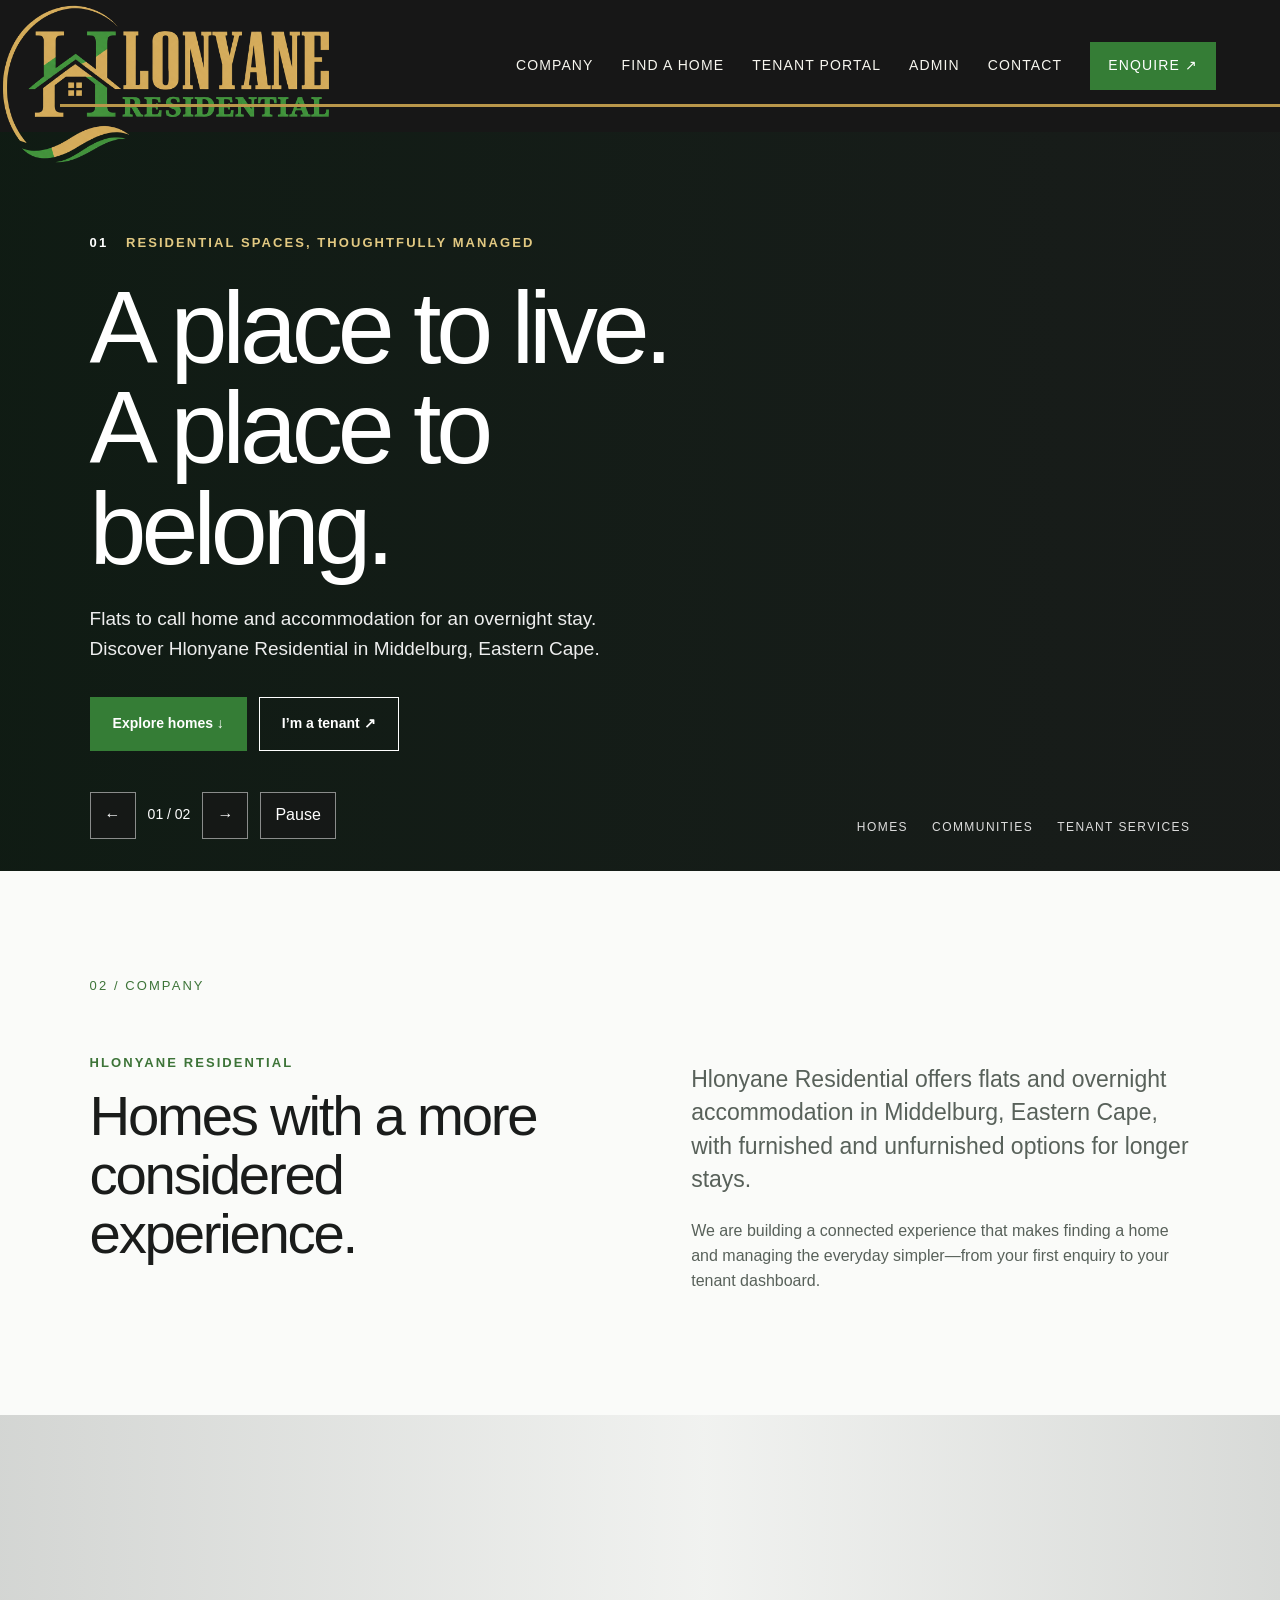
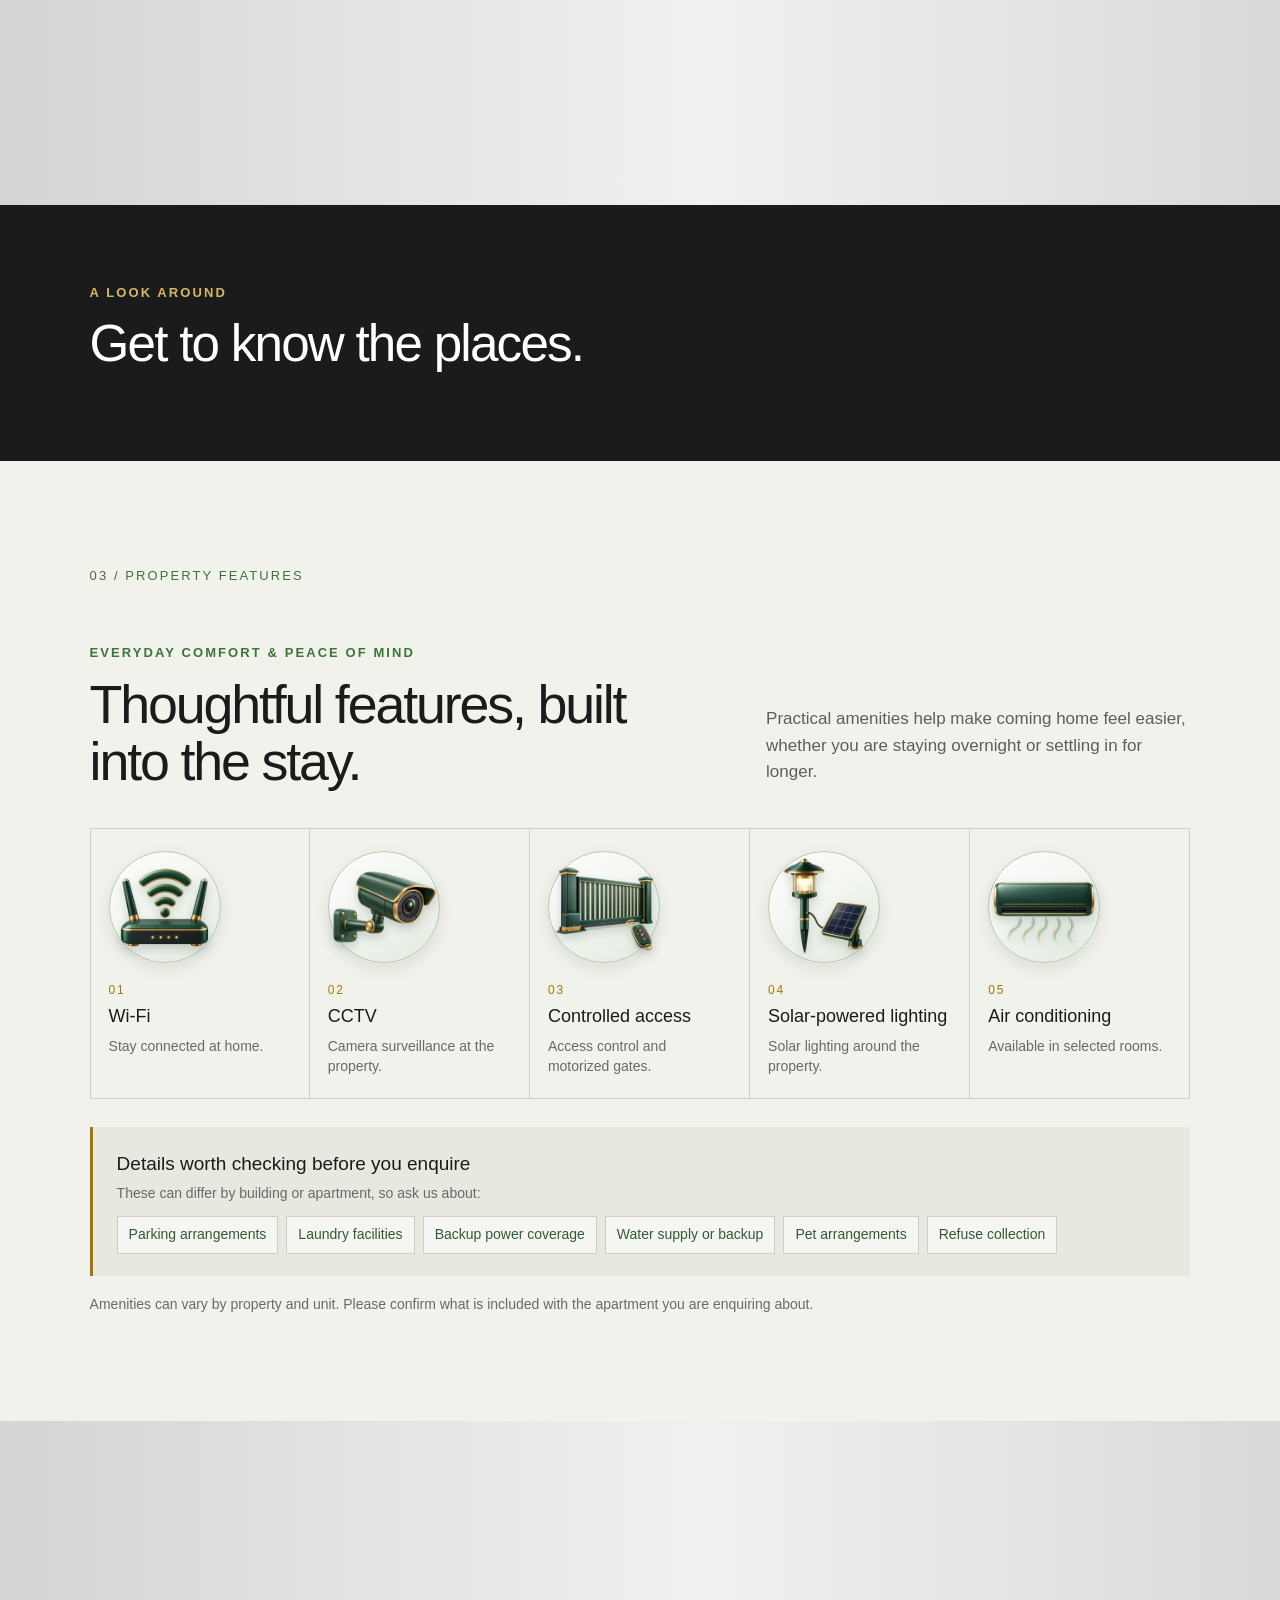
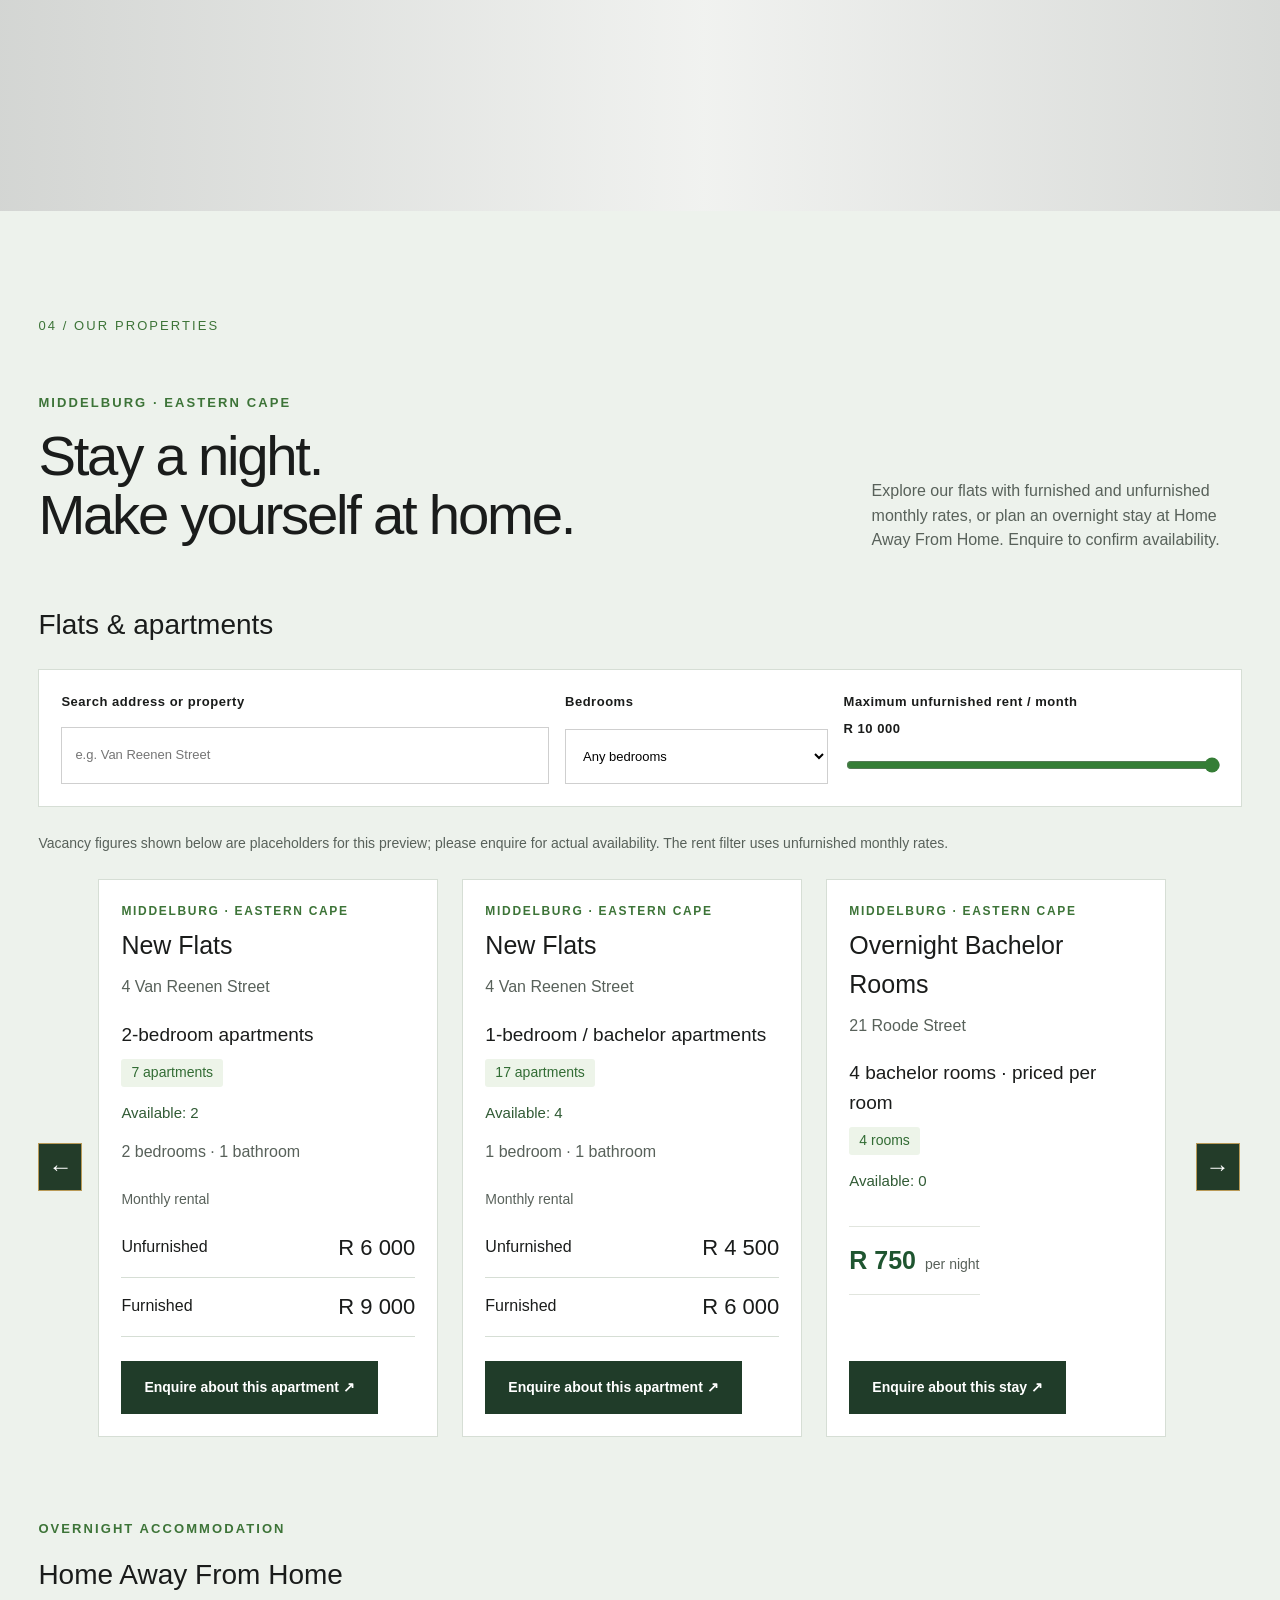
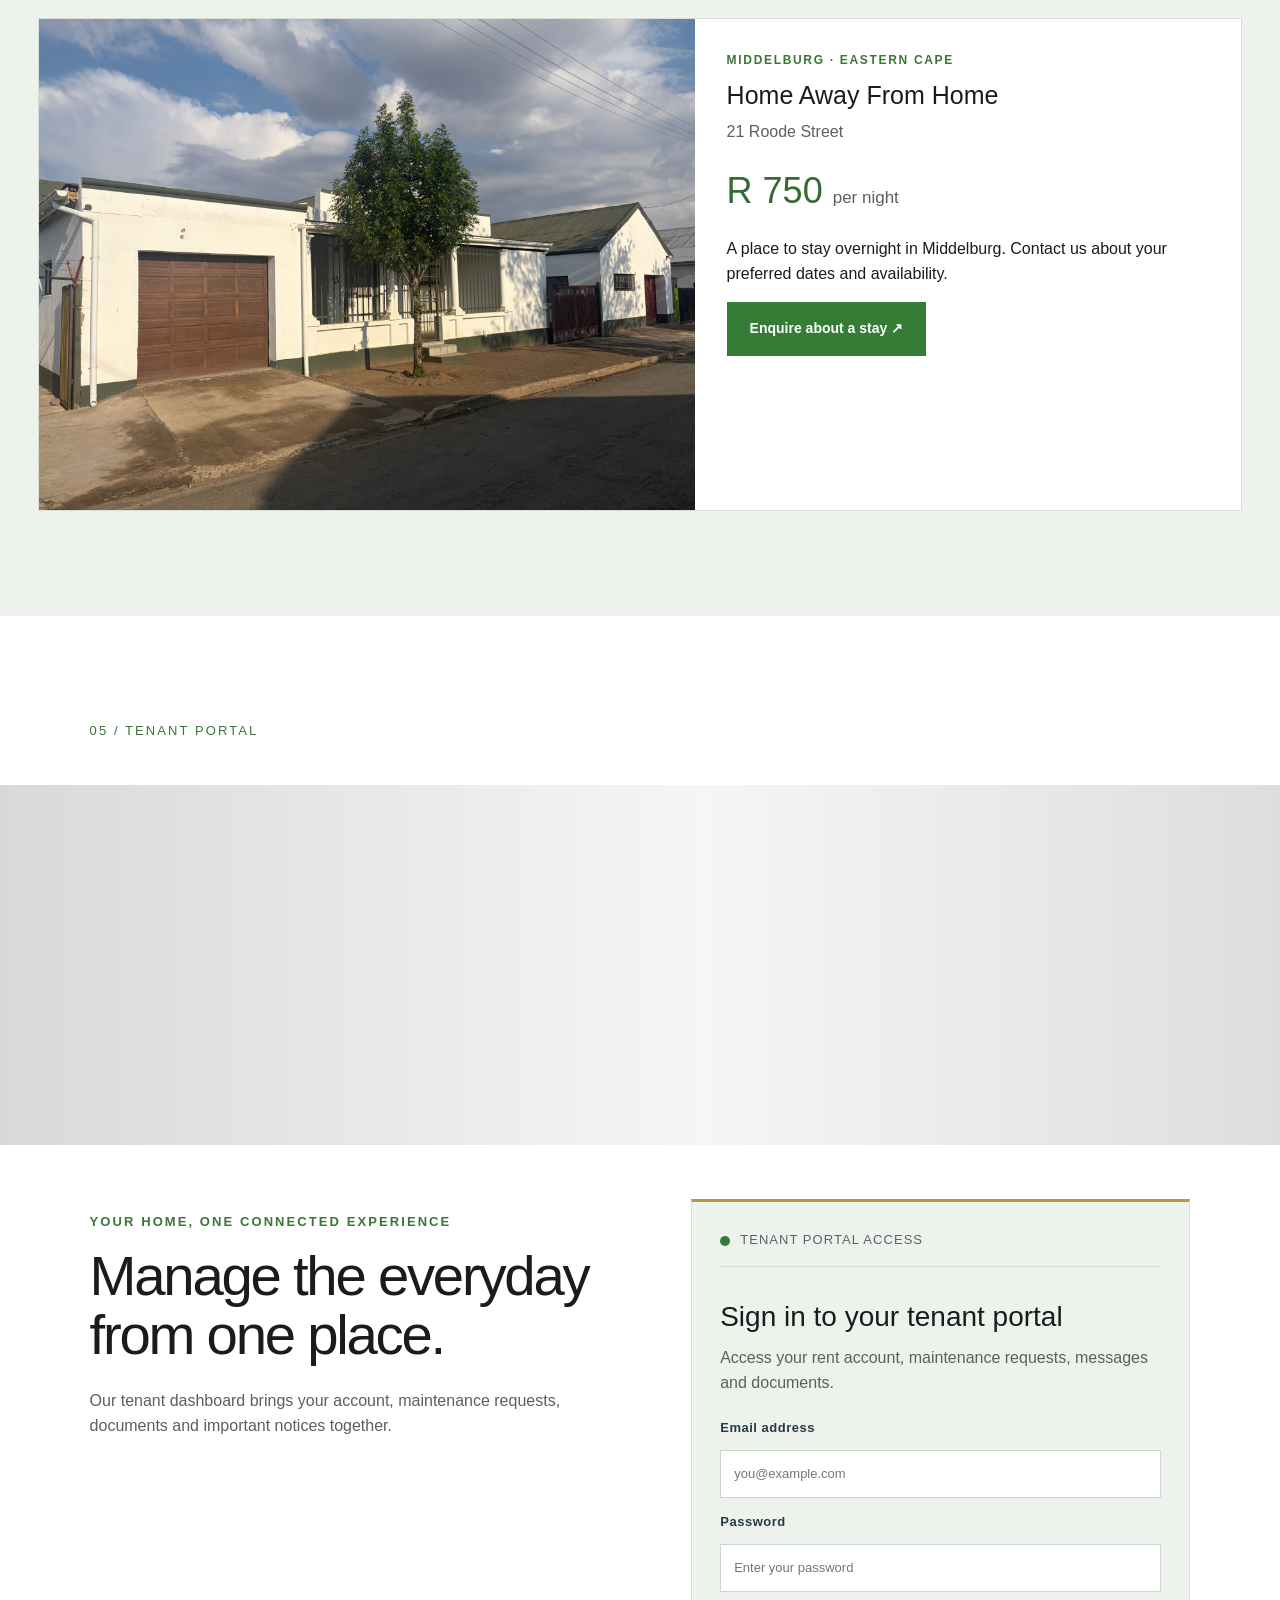
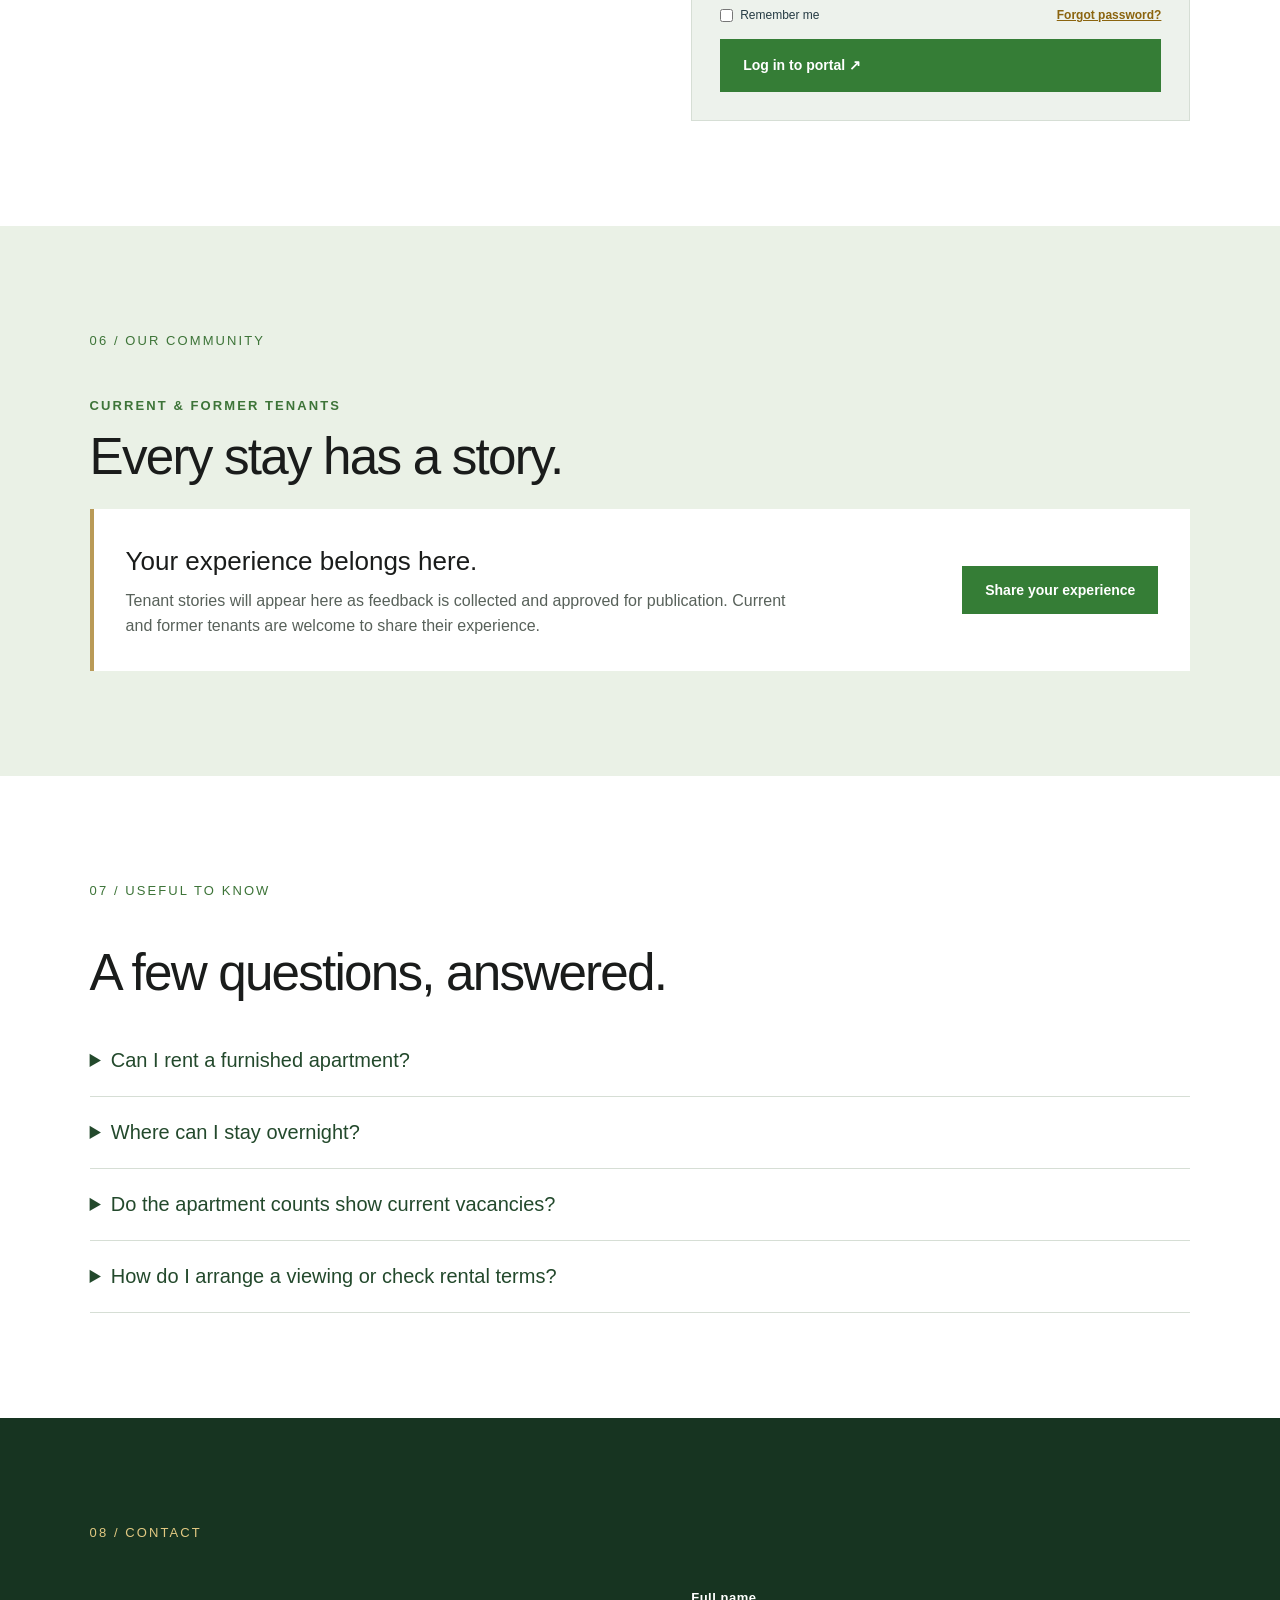
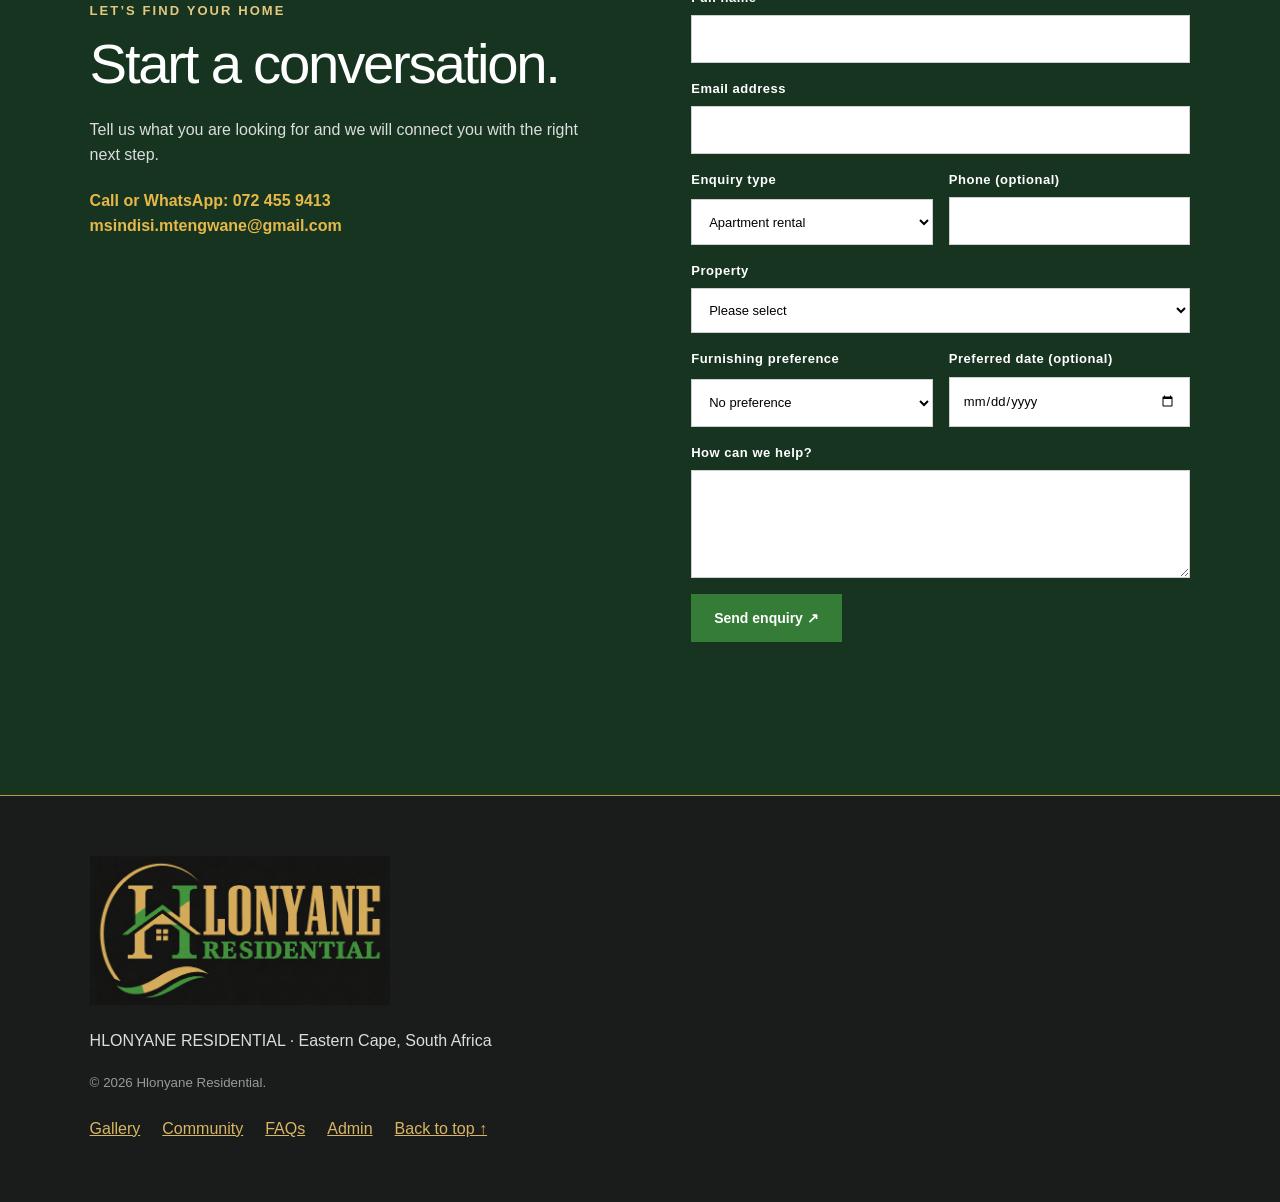
==== index.html @ bd4c099e "Force latest header divider alignment to load" ====
<!doctype html>
<html lang="en">
<head>
  <meta charset="utf-8"><meta name="viewport" content="width=device-width,initial-scale=1">
  <meta name="description" content="Hlonyane Residential — find a home and access tenant services.">
  <title>Hlonyane Residential</title><link rel="stylesheet" href="styles.css"><link rel="stylesheet" href="logo-update.css">
<meta name="site-version" content="4.2">
<link rel="stylesheet" href="theme-v1.css">
<link rel="stylesheet" href="properties-v1.1.css">
<link rel="stylesheet" href="enhancements.css"><link rel="stylesheet" href="property-gallery-v2.9.css"><link rel="stylesheet" href="amenities-v3.0.css"><link rel="stylesheet" href="amenities-v3.1.css"><link rel="stylesheet" href="amenities-v3.4.css"><link rel="stylesheet" href="amenities-v3.5.css"><link rel="stylesheet" href="amenities-v3.6.css"><link rel="stylesheet" href="parallax-v3.8.css"><link rel="stylesheet" href="parallax-v3.9.css"><link rel="stylesheet" href="header-final.css?v=20261003-6">
</head>
<body>
<header class="site-header" id="top"><a class="brand" href="#top"><img src="assets/logo.png" alt="Hlonyane Residential"></a>
  <button class="menu-toggle" aria-label="Open navigation" aria-expanded="false">☰</button>
  <nav class="site-nav" aria-label="Main navigation"><a href="#company">Company</a><a href="#homes">Find a home</a><a href="#portal-login">Tenant portal</a><a href="admin.html">Admin</a><a href="#contact">Contact</a><a class="nav-cta" href="#contact">Enquire ↗</a></nav>
</header>
<main>
<section class="hero" aria-label="Hlonyane Residential property slideshow"><div class="hero-art"></div><div class="hero-overlay"></div><div class="hero-content"><p class="kicker"><span>01</span> Residential spaces, thoughtfully managed</p><h1>A place to live.<br><em>A place to belong.</em></h1><p>Flats to call home and accommodation for an overnight stay. Discover Hlonyane Residential in Middelburg, Eastern Cape.</p><div class="hero-actions"><a class="button button-solid" href="#homes">Explore homes ↓</a><a class="button button-ghost" href="#portal-login">I’m a tenant ↗</a></div></div><div class="hero-controls"><button type="button" id="heroPrev" aria-label="Previous photograph">←</button><span id="heroCount">01 / 02</span><button type="button" id="heroNext" aria-label="Next photograph">→</button><button type="button" id="heroPause" aria-label="Pause slideshow">Pause</button></div><div class="hero-rail"><span>Homes</span><span>Communities</span><span>Tenant services</span></div></section>
<section class="section company" id="company"><div class="section-index">02 / COMPANY</div><div class="split"><div><p class="eyebrow">HLONYANE RESIDENTIAL</p><h2>Homes with a more considered experience.</h2></div><div><p class="lead">Hlonyane Residential offers flats and overnight accommodation in Middelburg, Eastern Cape, with furnished and unfurnished options for longer stays.</p><p>We are building a connected experience that makes finding a home and managing the everyday simpler—from your first enquiry to your tenant dashboard.</p></div></div></section>
<div class="parallax-panel parallax-exterior" role="img" aria-label="Exterior courtyard at a New Flats property in Middelburg"><img class="parallax-mobile-image" src="property-photos/61.jpg" alt="Exterior courtyard at a New Flats property in Middelburg" loading="lazy"></div>
<section class="gallery-section" id="gallery" aria-label="Property gallery">
 <div class="gallery-head"><div><p class="eyebrow">A LOOK AROUND</p><h2>Get to know the places.</h2></div></div>
</section>
<section class="section amenities" id="amenities">
  <div class="section-index">03 / PROPERTY FEATURES</div>
  <div class="amenities-heading"><div><p class="eyebrow">EVERYDAY COMFORT &amp; PEACE OF MIND</p><h2>Thoughtful features, built into the stay.</h2></div><p>Practical amenities help make coming home feel easier, whether you are staying overnight or settling in for longer.</p></div>
  <ul class="amenities-grid" aria-label="Property amenities">
    <li><span class="amenity-icon" aria-hidden="true"><img src="amenity-icons/wifi.webp" alt="" loading="lazy" decoding="async"></span><div><span class="amenity-number">01</span><h3>Wi-Fi</h3><p>Stay connected at home.</p></div></li>
    <li><span class="amenity-icon" aria-hidden="true"><img src="amenity-icons/cctv.webp" alt="" loading="lazy" decoding="async"></span><div><span class="amenity-number">02</span><h3>CCTV</h3><p>Camera surveillance at the property.</p></div></li>
    <li><span class="amenity-icon" aria-hidden="true"><img src="amenity-icons/controlled-gate.webp" alt="" loading="lazy" decoding="async"></span><div><span class="amenity-number">03</span><h3>Controlled access</h3><p>Access control and motorized gates.</p></div></li>
    <li><span class="amenity-icon" aria-hidden="true"><img src="amenity-icons/solar-light.webp" alt="" loading="lazy" decoding="async"></span><div><span class="amenity-number">04</span><h3>Solar-powered lighting</h3><p>Solar lighting around the property.</p></div></li>
    <li><span class="amenity-icon" aria-hidden="true"><img src="amenity-icons/air-conditioning.webp" alt="" loading="lazy" decoding="async"></span><div><span class="amenity-number">05</span><h3>Air conditioning</h3><p>Available in selected rooms.</p></div></li>
  </ul>
  <div class="amenities-checklist"><h3>Details worth checking before you enquire</h3><p>These can differ by building or apartment, so ask us about:</p><ul><li>Parking arrangements</li><li>Laundry facilities</li><li>Backup power coverage</li><li>Water supply or backup</li><li>Pet arrangements</li><li>Refuse collection</li></ul></div>
  <p class="amenities-note">Amenities can vary by property and unit. Please confirm what is included with the apartment you are enquiring about.</p>
</section>
<div class="parallax-panel parallax-interior" role="img" aria-label="Furnished bedroom at a Roode Flats property"><img class="parallax-mobile-image" src="property-photos/27.jpg" alt="Furnished bedroom at a Roode Flats property" loading="lazy"></div>
<section class="section homes" id="homes">
  <div class="section-index">04 / OUR PROPERTIES</div>
  <div class="section-head"><div><p class="eyebrow">MIDDELBURG · EASTERN CAPE</p><h2>Stay a night.<br>Make yourself at home.</h2></div><p>Explore our flats with furnished and unfurnished monthly rates, or plan an overnight stay at Home Away From Home. Enquire to confirm availability.</p></div>
  <h3 class="property-section-title">Flats &amp; apartments</h3>
  <div class="filters" aria-label="Apartment filters">
    <label>Search address or property<input id="search" placeholder="e.g. Van Reenen Street"></label>
    <label>Bedrooms<select id="beds"><option value="0">Any bedrooms</option><option value="1">1 bedroom / bachelor</option><option value="2">2 bedrooms</option></select></label>
    <label>Maximum unfurnished rent / month <output id="rentOutput">R 10 000</output><input id="rent" type="range" min="3000" max="10000" step="500" value="10000"></label>
  </div>
  <p class="inventory-note">Vacancy figures shown below are placeholders for this preview; please enquire for actual availability. The rent filter uses unfurnished monthly rates.</p>
  <div class="property-carousel"><button type="button" class="property-page-arrow" id="propertyPrev" aria-label="Previous properties">←</button><div class="property-grid" id="propertyGrid" aria-live="polite" tabindex="0" aria-label="Available properties"></div><button type="button" class="property-page-arrow" id="propertyNext" aria-label="Next properties">→</button></div>
  <div class="overnight-heading"><p class="eyebrow">OVERNIGHT ACCOMMODATION</p><h3 class="property-section-title">Home Away From Home</h3></div>
  <article class="overnight-card"><img src="property-photos/1.jpg" alt="Home Away From Home exterior at 21 Roode Street" loading="lazy"><div class="property-copy"><div class="location">Middelburg · Eastern Cape</div><h3>Home Away From Home</h3><p class="property-address">21 Roode Street</p><div class="nightly-price">R 500 <span>per night</span></div><p>A place to stay overnight in Middelburg. Contact us about your preferred dates and availability.</p><a class="button button-solid" href="#contact" data-enquiry="Home Away From Home — 21 Roode Street — R 500 per night">Enquire about a stay ↗</a></div></article>
</section>
<section class="section portal" id="portal"><div class="section-index">05 / TENANT PORTAL</div><div class="parallax-panel parallax-portal" role="img" aria-label="Furnished living room at a New Flats apartment"></div><div class="split"><div><p class="eyebrow">YOUR HOME, ONE CONNECTED EXPERIENCE</p><h2>Manage the everyday from one place.</h2><p>Our tenant dashboard brings your account, maintenance requests, documents and important notices together.</p></div><div class="dashboard-preview" id="portal-login"><div class="login-heading"><span class="status-dot"></span><span>Tenant portal access</span></div><h3>Sign in to your tenant portal</h3><p class="login-copy">Access your rent account, maintenance requests, messages and documents.</p><div class="tenant-login"><label>Email address<input type="email" name="email" autocomplete="username" placeholder="you@example.com"></label><label>Password<input type="password" name="password" autocomplete="current-password" placeholder="Enter your password"></label><div class="login-row"><label class="remember"><input type="checkbox" name="remember"> Remember me</label><a href="#contact">Forgot password?</a></div><a class="button button-solid" id="tenantLogin" href="tenant-portal/index.html">Log in to portal ↗</a></div></div></div></section>
<section class="section community" id="community"><div class="section-index">06 / OUR COMMUNITY</div><p class="eyebrow">CURRENT &amp; FORMER TENANTS</p><h2>Every stay has a story.</h2><div class="comments-grid" id="tenantComments"></div><div class="community-empty" id="communityEmpty"><div><h3>Your experience belongs here.</h3><p>Tenant stories will appear here as feedback is collected and approved for publication. Current and former tenants are welcome to share their experience.</p></div><button class="button button-solid" id="openFeedback">Share your experience</button></div></section>
<section class="section faq-section" id="faqs"><div class="section-index">07 / USEFUL TO KNOW</div><h2>A few questions, answered.</h2>
<details><summary>Can I rent a furnished apartment?</summary><p>Yes. Furnished and unfurnished rates are shown for the apartments at 4 Van Reenen Street and 21 Roode Street. Ask about availability and what is included before deciding.</p></details>
<details><summary>Where can I stay overnight?</summary><p>Home Away From Home is at 21 Roode Street, Middelburg, Eastern Cape. The listed rate is R500 per night. Enquire about your preferred dates and the arrangements for your stay.</p></details>
<details><summary>Do the apartment counts show current vacancies?</summary><p>No. The counts describe the apartments at each property. Please enquire to confirm which units are available and when you can move in.</p></details>
<details><summary>How do I arrange a viewing or check rental terms?</summary><p>Choose an apartment and use its enquiry button. Include your preferred viewing or move-in date and ask about the deposit, utilities and lease terms so these can be confirmed.</p></details>
</section>
<section class="section contact" id="contact"><div class="section-index">08 / CONTACT</div><div class="contact-box"><div><p class="eyebrow">LET’S FIND YOUR HOME</p><h2>Start a conversation.</h2><p>Tell us what you are looking for and we will connect you with the right next step.</p></div><form id="enquiryForm"><label>Full name<input name="name" autocomplete="name" required></label><label>Email address<input name="email" type="email" autocomplete="email" required></label><div class="form-pair"><label>Enquiry type<select name="enquiryType" id="enquiryType"><option value="apartment">Apartment rental</option><option value="viewing">Arrange a viewing</option><option value="overnight">Overnight stay</option><option value="general">General enquiry</option></select></label><label>Phone (optional)<input name="phone" type="tel" autocomplete="tel"></label></div>
<label>Property<select name="property" id="enquiryProperty"><option value="">Please select</option><option>4 Van Reenen Street — 2 bedrooms</option><option>4 Van Reenen Street — 1 bedroom / bachelor</option><option>21 Roode Street — 2-bedroom furnished apartments</option><option>21 Roode Street — 1 bedroom</option><option>Home Away From Home — 21 Roode Street</option></select></label>
<div id="apartmentFields" class="form-pair"><label>Furnishing preference<select name="furnishing"><option>No preference</option><option>Unfurnished</option><option>Furnished</option></select></label><label>Preferred date (optional)<input name="preferredDate" type="date"></label></div>
<div id="overnightFields" hidden><div class="form-pair"><label>Check-in<input name="checkIn" id="checkIn" type="date" disabled></label><label>Check-out<input name="checkOut" id="checkOut" type="date" disabled></label></div><p id="stayEstimate" class="stay-estimate" aria-live="polite">Choose your dates for a guide at R500 per night. Availability and the final booking amount must be confirmed.</p></div>
<label>How can we help?<textarea name="message" rows="4" required></textarea></label><div class="enquiry-actions"><button class="button button-solid" type="submit">Send enquiry ↗</button></div><p class="form-status" id="formStatus" role="status"></p></form></div></section>
</main><footer><img src="logo.png" alt="Hlonyane Residential"><p>HLONYANE RESIDENTIAL · Eastern Cape, South Africa</p><small>© <span id="year"></span> Hlonyane Residential.</small><nav class="utility-links" aria-label="Footer links"><a href="#gallery">Gallery</a><a href="#community">Community</a><a href="#faqs">FAQs</a><a href="admin.html">Admin</a><a href="#top">Back to top ↑</a></nav></footer>
<dialog id="repairDialog"><form method="dialog" id="repairForm"><h3>New maintenance request</h3><p>Demo only. This request is not sent to a property manager.</p><label>Category<select name="category"><option>Plumbing</option><option>Electrical</option><option>Doors and locks</option><option>General</option></select></label><label>Describe the issue<textarea name="description" rows="4" minlength="10" required></textarea></label><menu><button value="cancel" class="button button-dark">Cancel</button><button value="default" class="button button-solid">Create demo request</button></menu></form></dialog>

<dialog class="feedback-dialog" id="feedbackDialog" aria-labelledby="feedbackTitle"><form id="feedbackForm"><h3 id="feedbackTitle">Share your experience</h3><p>Preview only: your comment is not sent or published. You can save it as a text file.</p><label>Your name<input name="name" required></label><label>Your comment<textarea name="comment" rows="5" minlength="20" required></textarea></label><label>Relationship<select name="relationship"><option>Current tenant</option><option>Former tenant</option></select></label><menu><button type="button" class="button button-dark" id="closeFeedback">Cancel</button><button type="submit" class="button button-solid">Save draft comment</button></menu><p class="form-status" id="feedbackStatus" role="status"></p></form></dialog>
<script src="config.js"></script><script src="script.js"></script><script src="enhancements.js"></script><script src="property-gallery-v2.9.js"></script><script src="amenities-v3.2.js"></script><script src="admin-overrides.js"></script><script src="portal-links.js"></script><script src="pricing-policy.js?v=20260929-1"></script><script src="site-state.js?v=20260929-8"></script><script src="portal-links.js"></script>
<script src="enquiry-handler.js?v=20260929-3"></script>
<script src="tenant-sheet-auth.js?v=20261002-3"></script><script src="date-guards.js?v=20260930-1"></script>
</body></html>
---- styles.css ----
:root{--ink:#171717;--gold:#a87500;--paper:#fafafa;--muted:#696969;--line:#dedede}*{box-sizing:border-box}html{scroll-behavior:smooth}body{margin:0;background:var(--paper);color:var(--ink);font-family:Arial,Helvetica,sans-serif;font-size:16px;line-height:1.55}.site-header{position:fixed;z-index:10;top:0;width:100%;height:184px;display:flex;align-items:center;justify-content:space-between;padding:10px 5vw;background:rgba(250,250,250,.96);border-bottom:1px solid var(--line)}.brand img{width:164px;height:164px;object-fit:contain}.site-nav{display:flex;align-items:center;gap:28px}.site-nav a{color:var(--ink);text-decoration:none;font-size:14px;letter-spacing:.08em;text-transform:uppercase}.site-nav a:hover{color:var(--gold)}.nav-cta{background:var(--ink)!important;color:#fff!important;padding:13px 18px}.menu-toggle{display:none;border:0;background:none;font-size:25px}.hero{min-height:808px;padding:258px 7vw 55px;position:relative;display:flex;align-items:center;overflow:hidden;background:var(--ink);color:white}.hero-art{position:absolute;inset:0;background:transparent;opacity:1}.hero-overlay{position:absolute;inset:0;background:linear-gradient(90deg,rgba(0,0,0,.9) 0%,rgba(0,0,0,.6) 52%,rgba(0,0,0,.25))}.hero-content{position:relative;z-index:1;max-width:720px}.kicker,.eyebrow{color:var(--gold);letter-spacing:.16em;text-transform:uppercase;font-size:13px;font-weight:700}.kicker span{color:#fff;margin-right:12px}.hero h1{font-size:clamp(50px,8vw,104px);font-weight:400;line-height:.98;letter-spacing:-.05em;margin:25px 0}.hero h1 em{color:#e5b849;font-style:normal}.hero-content>p:not(.kicker){max-width:540px;font-size:19px;color:#eee}.hero-actions{display:flex;gap:12px;margin-top:34px;flex-wrap:wrap}.button{display:inline-block;padding:15px 22px;border:1px solid transparent;text-decoration:none;font-weight:700;cursor:pointer;font-size:14px}.button-solid{background:var(--gold);color:#fff}.button-ghost{border-color:#fff;color:#fff}.button-dark{background:var(--ink);color:#fff}.hero-rail{position:absolute;bottom:34px;right:7vw;display:flex;gap:24px;color:#ddd;text-transform:uppercase;letter-spacing:.12em;font-size:12px}.section{padding:105px 7vw}.section-index{color:var(--gold);font-size:13px;letter-spacing:.16em;margin-bottom:44px}.split{display:grid;grid-template-columns:1fr 1fr;gap:8vw}.split h2,.section-head h2,.contact-box h2{font-size:clamp(34px,4.4vw,64px);font-weight:400;line-height:1.05;letter-spacing:-.04em;margin:10px 0 25px}.lead{font-size:23px;line-height:1.45}.split p:not(.eyebrow),.section-head>p{color:var(--muted)}.homes{background:#f0eee9}.section-head{display:flex;justify-content:space-between;gap:40px;align-items:end;margin-bottom:34px}.section-head>p{max-width:370px}.filters{display:grid;grid-template-columns:1.3fr .7fr 1fr;gap:16px;background:white;padding:22px;margin-bottom:26px;border:1px solid var(--line)}label{display:grid;gap:7px;font-size:13px;font-weight:700;letter-spacing:.04em}input,select,textarea{width:100%;padding:13px;border:1px solid #cfcfcf;background:#fff;font:inherit;font-weight:400;letter-spacing:0}input[type=range]{padding:8px 0}.property-grid{display:grid;grid-template-columns:repeat(3,1fr);gap:20px}.property-card{background:#fff;border:1px solid var(--line)}.property-card img{width:100%;height:210px;object-fit:cover}.property-copy{padding:22px}.property-copy h3{font-size:25px;font-weight:400;margin:6px 0}.location{color:var(--gold);font-size:12px;font-weight:700;letter-spacing:.14em;text-transform:uppercase}.meta{color:var(--muted)}.price{font-size:21px;margin:15px 0}.portal{background:#fff}.dashboard-preview{background:#f0eee9;padding:28px;border:1px solid var(--line)}.dash-top{display:flex;gap:10px;align-items:center;flex-wrap:wrap;border-bottom:1px solid var(--line);padding-bottom:18px}.dash-top strong{margin-left:auto}.status-dot{width:10px;height:10px;border-radius:50%;background:#4d8b4d}.dash-cards{display:grid;grid-template-columns:repeat(3,1fr);gap:15px;margin:22px 0}.dash-cards article{background:#fff;padding:20px;border:1px solid var(--line)}.dash-cards small,.dash-cards span{display:block;color:var(--muted)}.dash-cards strong{display:block;font-size:25px;margin:8px 0}.dash-actions{display:flex;gap:10px;flex-wrap:wrap}.request-item{background:#fff;border-left:4px solid var(--gold);padding:14px;margin-top:14px}.contact{background:var(--ink);color:#fff}.contact-box{display:grid;grid-template-columns:1fr 1fr;gap:8vw}.contact .split p,.contact-box p:not(.eyebrow){color:#ddd}.contact h2{color:#fff}.contact form{display:grid;gap:16px}.contact label{color:#fff}.contact input,.contact textarea{background:#fff}.check{display:flex;grid-template-columns:auto 1fr;align-items:start;font-weight:400}.check input{width:auto;margin-top:5px}.form-status{color:#e5b849!important}footer{background:#0d0d0d;color:#fff;padding:60px 7vw}footer img{width:110px;filter:grayscale(1) brightness(0) invert(1)}footer p{color:#ddd}footer small{color:#999}dialog{border:0;padding:28px;max-width:500px;width:calc(100% - 30px)}dialog::backdrop{background:rgba(0,0,0,.65)}dialog form{display:grid;gap:15px}dialog menu{display:flex;justify-content:flex-end;gap:10px;padding:0;margin:10px 0 0}@media(max-width:800px){.site-header{height:140px;padding:6px 20px}.brand img{width:128px;height:128px}.menu-toggle{display:block}.site-nav{display:none;position:absolute;top:140px;left:0;right:0;padding:25px;background:#fff;flex-direction:column;align-items:flex-start;border-bottom:1px solid var(--line)}.site-nav.open{display:flex}.hero{min-height:744px;padding:189px 20px 55px}.hero-rail{left:20px;right:auto;gap:12px;flex-wrap:wrap}.section{padding:75px 20px}.split,.contact-box{grid-template-columns:1fr;gap:25px}.section-head{display:block}.filters,.property-grid{grid-template-columns:1fr}.dash-cards{grid-template-columns:1fr}.dash-top strong{margin-left:0;width:100%}.hero h1{font-size:58px}}

#portal-login{scroll-margin-top:205px}@media(max-width:800px){#portal-login{scroll-margin-top:155px}}

.login-status{color:#8b640e!important;font-size:12px;min-height:1em;margin:0}
---- logo-update.css ----
/* Enhanced transparent logo, with the complete artwork kept visible. */
.site-header { padding-top: 5px; padding-bottom: 5px; }
.brand { display: block; flex-shrink: 0; }
.brand img {
  display: block;
  width: 160px;
  height: 174px;
  object-fit: contain;
  object-position: center;
  mix-blend-mode: normal;
}
.hero { padding-bottom: 120px; }
.site-footer img, footer img { filter: none; }
.hero-art { background: none; opacity: 1; }
.hero-slide { position: absolute; inset: 0; width: 100%; height: 100%; object-fit: cover; object-position: center 55%; opacity: 0; transition: opacity 1.2s ease; }
.hero-slide.active { opacity: 1; }
.hero-controls { position: absolute; bottom: 32px; left: 7vw; z-index: 2; display: flex; gap: 12px; align-items: center; }
.hero-controls button { border: 1px solid #ffffff80; background: #171717b3; color: white; padding: 10px 14px; min-height: 44px; cursor: pointer; font: inherit; }
.hero-controls button:hover, .hero-controls button:focus-visible { background: #a87500; }
.hero-controls span { font-size: 14px; color: white; }
@media (max-width: 800px) {
  .hero { padding-bottom: 145px; }
  .hero-controls { left: 20px; bottom: 70px; }
}
@media (prefers-reduced-motion: reduce) { .hero-slide { transition: none; } }
@media (max-width: 800px) {
  .site-header { padding-top: 4px; padding-bottom: 4px; }
  .brand img { width: 122px; height: 132px; }
}
---- theme-v1.css ----
:root { --ink:#1a1c1b; --gold:#a67f2d; --green:#357d36; --paper:#fafbf9; --muted:#58615a; --line:#d6ded5; }
html { scroll-padding-top: 112px; }
.site-header { height:96px; padding:0 4.5vw 0 calc(4.5vw + 380px); background:#171717; border-bottom:3px solid #b9974a; overflow:visible; align-items:center; }
.brand { position:absolute; left:4.5vw; top:-10px; z-index:4; display:block; width:350px; height:178px; line-height:0; background:url("assets/logo.png") center/contain no-repeat; }
.brand img { display:block; width:350px; height:178px; object-fit:contain; object-position:center; opacity:0; }
.site-nav { position:relative; z-index:5; margin-left:auto; }
.site-nav a { color:#f7f6ef; }
.site-nav a:hover { color:#d7b65f; }
.nav-cta { background:var(--green)!important; color:white!important; }
.menu-toggle { color:#d7b65f; position:relative; z-index:5; }
.hero { min-height:816px; padding-top:210px; }
.hero-overlay { background:linear-gradient(90deg,rgba(12,27,17,.90),rgba(13,29,19,.65) 52%,rgba(10,24,14,.25)); }
.hero h1 em { color:#d9b663; }
.hero .kicker { color:#e2c982; }
.button-solid { background:var(--green); color:white; }
.button-solid:hover { background:#28622b; }
.button-dark { background:#203c29; }
.eyebrow,.section-index,.location { color:#3d7438; }
.homes { background:#edf2ec; }
.dashboard-preview { background:#edf2ec; border-top:3px solid #b9974a; }
.login-heading { display:flex; align-items:center; gap:10px; color:#52656a; font-size:13px; letter-spacing:.08em; text-transform:uppercase; border-bottom:1px solid #d9ded9; padding-bottom:15px; }
.login-heading .status-dot { flex:none; }
.dashboard-preview h3 { font-size:28px; font-weight:400; margin:28px 0 8px; }
.login-copy { color:#697678; margin:0 0 22px; max-width:430px; }
.tenant-login { display:grid; gap:14px; max-width:470px; }
.tenant-login label { color:#253b43; }
.tenant-login input[type="email"], .tenant-login input[type="password"] { margin-top:5px; background:#fff; border-color:#cdd5d1; }
.login-row { display:flex; justify-content:space-between; align-items:center; gap:12px; font-size:12px; }
.login-row a, .tenant-login small a { color:#8b640e; font-weight:700; }
.remember { display:flex; grid-template-columns:auto 1fr; align-items:center; gap:7px; font-size:12px; font-weight:400; letter-spacing:0!important; }
.remember input { width:auto; margin:0; }
.tenant-login small { color:#697678; }
.status-dot { background:var(--green); }
.request-item { border-left-color:var(--green); }
.contact { background:#173421; }
.contact .section-index,.contact .eyebrow { color:#e2c982; }
.contact .form-status { color:#e2c982!important; }
footer { background:#1a1c1b; border-top:1px solid #b9974a; }
footer img { width:300px; max-width:100%; height:auto; filter:none; }
input[type=range],input[type=checkbox] { accent-color:var(--green); }
.hero-controls button:hover,.hero-controls button:focus-visible { background:var(--green); }
a:focus-visible,button:focus-visible { outline:3px solid #d7b65f; outline-offset:4px; }
@media (max-width:1150px) {
  .site-header { padding-left:calc(3vw + 315px); padding-right:3vw; }
  .brand { left:3vw; width:300px; height:153px; top:-8px; }
  .brand img { width:300px; height:153px; }
  .site-nav { gap:16px; }
  .site-nav a { font-size:13px; }
}
@media (max-width:800px) {
  html { scroll-padding-top:86px; }
  .site-header { height:76px; padding:0 18px; }
  .brand { left:12px; top:-7px; width:225px; height:112px; }
  .brand img { width:225px; height:112px; }
  .menu-toggle { display:block; margin-left:auto; }
  .site-nav { top:76px; background:#171717; border-bottom:1px solid #b9974a; }
  .hero { min-height:742px; padding-top:150px; }
}
---- properties-v1.1.css ----
.property-section-title { font-size:28px; font-weight:400; margin:0 0 22px; }
.inventory-note { color:var(--muted); font-size:14px; margin:0 0 24px; }
.property-card { display:flex; flex-direction:column; }
.property-card>img { height:auto; aspect-ratio:3.35 / 1; object-fit:contain; background:#e3e9e1; }
.property-card .property-copy { flex:1; display:flex; flex-direction:column; align-items:flex-start; }
.property-address { margin:4px 0 12px; color:var(--muted); }
.apartment-type { font-size:19px; margin:8px 0; }
.unit-count { color:#326c34; background:#edf4e9; border-radius:3px; padding:3px 10px; margin:2px 0 14px; font-size:14px; }
.rate-table { border-collapse:collapse; width:100%; margin:24px 0; }
.rate-table caption { text-align:left; font-size:14px; color:var(--muted); padding-bottom:8px; }
.rate-table th,.rate-table td { border-bottom:1px solid var(--line); padding:12px 0; }
.rate-table th { text-align:left; font-weight:400; }
.rate-table td { text-align:right; font-size:22px; white-space:nowrap; }
.property-card .button { margin-top:auto; }
.overnight-heading { margin-top:64px; }
.overnight-card { display:grid; grid-template-columns:1.2fr 1fr; background:white; border:1px solid var(--line); }
.overnight-card>img { width:100%; height:100%; object-fit:contain; background:#e3e9e1; }
.overnight-card .property-copy { padding:32px; }
.nightly-price { font-size:36px; color:#326c34; margin:18px 0; }
.nightly-price span { font-size:17px; color:var(--muted); }
@media (max-width:1100px) and (min-width:801px) { .property-grid { grid-template-columns:repeat(2,minmax(0,1fr)); } }
@media (max-width:800px) { .overnight-card { grid-template-columns:1fr; } .overnight-card>img { height:auto; } }
---- enhancements.css ----
.gallery-section { background:#1a1c1b; color:white; padding:65px 7vw; }
.gallery-section .eyebrow { color:#d9b663; }
.gallery-section h2,.community h2,.faq-section h2 { font-size:clamp(34px,4vw,55px); font-weight:400; letter-spacing:-.035em; line-height:1.1; margin:12px 0 24px; }
.gallery-head { display:flex; align-items:end; justify-content:space-between; gap:24px; }
.gallery-head p { color:#d1d8d0; }
.gallery-buttons { display:flex; align-items:center; gap:14px; padding-bottom:22px; white-space:nowrap; }
.gallery-buttons button,.lightbox-controls button { min-width:44px; min-height:44px; border:1px solid #b99a57; color:white; background:#233c29; font-size:20px; cursor:pointer; }
#galleryPlay { font-size:14px; padding:8px 14px; }
.vacancy-status { font-size:15px; color:#315b35; margin:0 0 16px; }
.gallery-track { display:flex; overflow-x:auto; scroll-snap-type:x mandatory; gap:22px; scrollbar-width:thin; scrollbar-color:#b99a57 #26332a; padding-bottom:18px; }
.gallery-card { flex:0 0 72%; scroll-snap-align:center; margin:0; }
.gallery-card button { width:100%; padding:0; border:0; background:#142319; cursor:zoom-in; display:block; }
.gallery-card img { display:block; width:100%; height:330px; object-fit:cover; }
.gallery-card figcaption { padding:18px 0; display:flex; justify-content:space-between; gap:12px; flex-wrap:wrap; }
.gallery-card figcaption span { color:#cad2ca; }
.lightbox { background:#151a16; color:white; width:min(1200px,95vw); max-width:95vw; max-height:94vh; padding:18px; }
.lightbox img { display:block; width:100%; height:auto; max-height:70vh; object-fit:contain; }
.lightbox-controls { display:flex; align-items:center; justify-content:space-between; gap:16px; margin-bottom:14px; }
.lightbox-close { font-size:16px!important; padding:6px 12px; }
.community { background:#eaf1e6; }
.community-empty { display:grid; grid-template-columns:1fr auto; align-items:center; gap:30px; background:white; border-left:4px solid #b99a57; padding:32px; }
.community-empty h3 { font-size:26px; font-weight:400; margin:0 0 8px; }
.community-empty p { margin:0; max-width:680px; color:var(--muted); }
.comments-grid { display:grid; grid-template-columns:repeat(3,1fr); gap:22px; }
.tenant-comment { background:white; padding:28px; margin:0; border-top:3px solid #b99a57; }
.tenant-comment-heading { display:flex; align-items:center; gap:14px; }
.tenant-avatar { display:block; width:56px; height:56px; flex:0 0 56px; border-radius:50%; border:1px solid #d5dfd0; background:#edf3e9; }
.tenant-comment cite { font-style:normal; color:#357d36; }
.tenant-quote { font-size:19px; line-height:1.55; }
.comment-mark { color:#b58921; font-size:1.3em; font-weight:700; line-height:0; }
.faq-section { background:#fff; }
.faq-section details { padding:20px 0; border-bottom:1px solid var(--line); }
.faq-section summary { font-size:20px; cursor:pointer; color:#23492c; }
.faq-section details p { max-width:850px; color:var(--muted); }
.form-pair { display:grid; grid-template-columns:1fr 1fr; gap:16px; }
.stay-estimate { border-left:3px solid #d9b663; padding:10px 14px; background:#10281a; }
[hidden] { display:none!important; }
.utility-links { display:flex; gap:22px; flex-wrap:wrap; margin-top:22px; }
.utility-links a { color:#d9b663; }
.enquiry-actions { display:flex; gap:10px; flex-wrap:wrap; }
.feedback-dialog label { color:#1a1c1b; }
@media(max-width:800px) {
 .gallery-section { padding:55px 20px; }
 .gallery-head { display:block; }
 .gallery-card { flex-basis:90%; }
 .gallery-card img { height:230px; }
 .community-empty,.comments-grid { grid-template-columns:1fr; }
 .form-pair { grid-template-columns:1fr; }
}
@media(prefers-reduced-motion:reduce) { html { scroll-behavior:auto; } }

.sample-review-label { display:block; font-size:13px; color:#685015; background:#f7efd9; padding:7px 9px; border-radius:3px; }
---- property-gallery-v2.9.css ----
/* Property card hero mini-slideshows use the established full-width card style. */
/* Full-width photos scale proportionally; no fixed-height bars or distortion. */
.hero-art{position:absolute;inset:0;overflow:hidden;background:transparent;opacity:1}.hero-slide{position:absolute;inset:0;display:block;width:100%;height:100%;object-fit:cover;opacity:0;transition:opacity .6s ease}.hero-slide.active{opacity:.86;filter:brightness(1.12)}
.property-card{overflow:hidden}.property-hero{position:relative;margin:0;overflow:hidden;background:#e8ece6}.property-hero-slide{position:relative;margin:0}.property-hero-slide[hidden]{display:none}.property-hero-slide img{display:block;width:100%;height:auto;aspect-ratio:auto;object-fit:cover}.property-hero-slide figcaption{position:absolute;left:14px;bottom:14px;background:rgba(20,37,25,.9);color:#fff;padding:8px 12px;font-size:13px;letter-spacing:.04em}.property-hero-controls{position:absolute;right:12px;bottom:12px;display:flex;align-items:center;gap:7px;color:#fff;text-shadow:0 1px 3px #000}.property-hero-controls button{width:38px;height:36px;border:1px solid #d6bd78;background:rgba(25,49,33,.94);color:#fff;font-size:18px;cursor:pointer}.property-hero-controls span{font-size:12px;font-weight:700;background:rgba(20,37,25,.84);padding:4px 6px}
.overnight-card>img{align-self:start;display:block;width:100%;height:auto;object-fit:cover;background:transparent}#lightboxImage{display:block;width:auto;height:auto;max-width:100%;max-height:80vh;margin:auto;object-fit:contain;background:transparent}

/* Give the properties more horizontal room while keeping three comfortable cards visible on desktop. */
.homes{padding-left:3vw!important;padding-right:3vw!important}.property-carousel{display:grid;grid-template-columns:46px minmax(0,1fr) 46px;align-items:center;gap:14px}.property-grid{display:flex;gap:24px;overflow-x:auto;scroll-snap-type:x mandatory;scroll-behavior:smooth;scrollbar-width:none;min-width:0;padding:0 2px 18px}.property-grid::-webkit-scrollbar{display:none}.property-grid>.property-card{flex:0 0 31.5%;scroll-snap-align:start}.property-page-arrow{width:44px;height:48px;border:1px solid #b99a57;background:#233c29;color:#fff;font-size:24px;cursor:pointer}.property-page-arrow:hover{background:#315b35}.property-page-arrow:focus-visible,.property-grid:focus-visible{outline:3px solid #b99a57;outline-offset:3px}.rate-enquiry{color:var(--muted);padding:18px 0;min-height:72px}.no-properties{flex:0 0 100%;padding:24px}
.nightly-card-rate{display:flex;align-items:baseline;gap:9px;margin:18px 0 20px;padding:14px 0;border-top:1px solid #e1e5de;border-bottom:1px solid #e1e5de}.nightly-card-rate strong{font-size:25px;font-weight:700;color:#1f5530}.nightly-card-rate span{font-size:14px;color:var(--muted)}
@media(max-width:1100px){.homes{padding-left:4vw!important;padding-right:4vw!important}.property-grid>.property-card{flex-basis:47%}}
@media(max-width:800px){.homes{padding-left:20px!important;padding-right:20px!important}.property-carousel{grid-template-columns:36px minmax(0,1fr) 36px;gap:7px}.property-grid{gap:14px}.property-grid>.property-card{flex-basis:88%}.property-page-arrow{width:36px;height:44px;font-size:20px}}

.hero-overlay{background:linear-gradient(90deg,rgba(12,27,17,.74),rgba(13,29,19,.42) 52%,rgba(10,24,14,.10))}
---- amenities-v3.0.css ----
.amenities{background:#f1f2ec}.amenities-heading{display:grid;grid-template-columns:1.15fr .85fr;align-items:end;gap:8vw;margin-bottom:38px}.amenities-heading h2{font-size:clamp(34px,4.2vw,58px);font-weight:400;line-height:1.06;letter-spacing:-.04em;margin:12px 0 0;max-width:670px}.amenities-heading>p{color:var(--muted);max-width:430px;margin:0 0 5px;font-size:17px}.amenities-grid{list-style:none;margin:0;padding:0;display:grid;grid-template-columns:repeat(5,minmax(0,1fr));border-top:1px solid #c9d0c4;border-bottom:1px solid #c9d0c4}.amenities-grid li{display:flex;flex-direction:column;gap:30px;min-height:178px;padding:22px 18px;border-right:1px solid #c9d0c4}.amenities-grid li:first-child{border-left:1px solid #c9d0c4}.amenity-number{color:#a87500;font-size:12px;letter-spacing:.15em}.amenities-grid h3{font-size:18px;line-height:1.2;font-weight:500;margin:0 0 8px}.amenities-grid li p{font-size:14px;line-height:1.45;color:#696969;margin:0}.amenities-note{font-size:14px;color:#696969;margin:18px 0 0}@media(max-width:1000px){.amenities-grid{grid-template-columns:repeat(3,minmax(0,1fr))}.amenities-grid li:nth-child(4){border-left:1px solid #c9d0c4}.amenities-grid li:nth-child(n+4){border-top:1px solid #c9d0c4}}@media(max-width:700px){.amenities-heading{grid-template-columns:1fr;gap:16px}.amenities-grid{grid-template-columns:repeat(2,minmax(0,1fr))}.amenities-grid li:nth-child(3),.amenities-grid li:nth-child(5){border-left:1px solid #c9d0c4;border-top:1px solid #c9d0c4}.amenities-grid li:nth-child(4){border-top:1px solid #c9d0c4}.amenities-grid li{min-height:158px;padding:17px 13px;gap:22px}.amenities-grid h3{font-size:16px}}
---- amenities-v3.1.css ----
.amenities-grid li{gap:20px}.amenity-icon{display:grid;place-items:center;width:44px;height:44px;border:1px solid #d5dccf;border-radius:50%;background:rgba(255,255,255,.58);color:#315a37}.amenity-icon svg{width:25px;height:25px;fill:none;stroke:currentColor;stroke-width:1.65;stroke-linecap:round;stroke-linejoin:round}.amenity-icon .icon-fill{fill:#a87500;stroke:#a87500}.amenity-icon .icon-accent{stroke:#a87500}.amenities-grid h3{margin-top:5px}.amenity-number{display:block;margin-bottom:6px}.amenities-checklist{margin-top:28px;padding:22px 24px;background:#e5e9df;border-left:3px solid #a87500}.amenities-checklist h3{margin:0 0 4px;font-size:19px;font-weight:500}.amenities-checklist p{margin:0 0 12px;color:#696969;font-size:14px}.amenities-checklist ul{display:flex;flex-wrap:wrap;gap:8px;margin:0;padding:0;list-style:none}.amenities-checklist li{padding:7px 11px;border:1px solid #c9d0c4;background:rgba(255,255,255,.62);font-size:14px;color:#315a37}@media(max-width:700px){.amenity-icon{width:40px;height:40px}.amenities-checklist{padding:18px 16px}.amenities-checklist li{font-size:13px}}
---- amenities-v3.4.css ----
.amenities-grid li{gap:16px}.amenity-icon{display:grid;place-items:center;width:76px;height:76px;border:1px solid #c9d5c5;border-radius:50%;background:linear-gradient(145deg,#fff 0%,#e6ecdf 100%);color:#315a37;box-shadow:0 4px 12px rgba(35,60,41,.08)}.amenity-icon svg{width:46px;height:46px;fill:none;stroke:currentColor;stroke-width:1.55;stroke-linecap:round;stroke-linejoin:round}.amenity-icon .icon-fill{fill:#a87500;stroke:#a87500}.amenity-icon .icon-accent{stroke:#a87500;stroke-width:1.9}.amenities-grid h3{margin-top:3px}.amenities-grid li{min-height:205px}@media(max-width:700px){.amenity-icon{width:66px;height:66px}.amenity-icon svg{width:40px;height:40px}.amenities-grid li{min-height:184px}}
---- amenities-v3.5.css ----
.amenities-grid li{gap:20px;min-height:246px}.amenity-icon{width:96px;height:96px;border:1px solid #b8c9b2;border-radius:50%;background:linear-gradient(145deg,#fff 0%,#e3eadf 100%);box-shadow:0 6px 16px rgba(35,60,41,.11)}.amenity-icon svg{width:62px;height:62px;stroke-width:1.7}.amenity-icon .icon-fill{fill:#a87500;stroke:#a87500}.amenity-icon .icon-accent{stroke:#a87500;stroke-width:2}@media(max-width:700px){.amenities-grid li{min-height:216px}.amenity-icon{width:80px;height:80px}.amenity-icon svg{width:52px;height:52px}}
---- amenities-v3.6.css ----
.amenities-grid li{gap:18px;min-height:260px}
.amenity-icon{display:grid;place-items:center;width:112px;height:112px;border:1px solid #b8c9b2;border-radius:50%;background:linear-gradient(145deg,#fff 0%,#e3eadf 100%);box-shadow:0 6px 16px rgba(35,60,41,.11)}
.amenity-icon img{display:block;width:108px;height:108px;object-fit:contain;filter:drop-shadow(0 5px 5px rgba(22,44,29,.18))}
@media(max-width:700px){.amenities-grid li{min-height:228px}.amenity-icon{width:96px;height:96px}.amenity-icon img{width:92px;height:92px}}
---- parallax-v3.8.css ----
.parallax-panel{position:relative;width:100%;min-height:390px;background-position:center 52%;background-repeat:no-repeat;background-size:cover;background-attachment:fixed;isolation:isolate}
.parallax-panel::after{content:"";position:absolute;inset:0;background:linear-gradient(90deg,rgba(10,18,14,.16),rgba(10,18,14,.04) 55%,rgba(10,18,14,.14));pointer-events:none}
.parallax-exterior{background-image:url("property-photos/61.jpg")}
.parallax-interior{background-image:url("property-photos/27.jpg");background-position:center 58%}
@media(max-width:800px){.parallax-panel{min-height:270px;background-attachment:scroll}}
@media(prefers-reduced-motion:reduce){.parallax-panel{background-attachment:scroll}}
---- parallax-v3.9.css ----
.portal .parallax-portal{width:calc(100% + 14vw);margin:36px -7vw 54px;background-image:url("property-photos/78.jpg");background-position:center 54%;min-height:360px}
.parallax-mobile-image{display:none}
@media(max-width:800px){.portal .parallax-portal{width:calc(100% + 40px);margin:28px -20px 38px;min-height:260px}}
@media(max-width:800px){.parallax-panel{background-image:none!important;background-attachment:scroll!important;background-size:cover!important;background-position:center center!important;min-height:270px!important;display:block!important;background-color:#274b43;overflow:hidden}.parallax-mobile-image{display:block;position:absolute;inset:-35% 0;width:100%;height:170%;min-height:0;object-fit:cover;object-position:center center;transform:translate3d(0,0,0);will-change:transform;z-index:0}.portal .parallax-mobile-image{min-height:0}.parallax-panel::after{z-index:1}}

/* Main header polish */
.site-header{height:132px!important;min-height:132px;padding:0 5vw!important;background:#171717!important;border-bottom:0!important;overflow:visible;isolation:isolate}
.site-header::after{content:"";position:absolute;left:0;right:0;bottom:0;height:3px;background:#b9974a;z-index:5;pointer-events:none}
.site-header .brand{position:relative;z-index:3;width:350px;height:132px;flex:0 0 350px;overflow:visible}
.site-header .brand img{position:absolute;left:0;top:28px;width:350px!important;height:178px!important;max-width:none;object-fit:contain;object-position:center;display:block;background:#171717}
.site-header .site-nav{position:relative;z-index:6;align-self:stretch;display:flex;align-items:center}
.hero{padding-top:220px!important}
html{scroll-padding-top:150px!important}
@media(max-width:1000px){.site-header .brand{width:300px;flex-basis:300px}.site-header .brand img{width:300px!important;height:153px!important;top:28px}}
@media(max-width:800px){.site-header{height:104px!important;min-height:104px;padding:0 20px!important}.site-header .brand{width:220px;height:104px;flex-basis:220px}.site-header .brand img{width:220px!important;height:112px!important;top:23px}.site-header .site-nav{top:104px!important;background:#171717!important}.hero{padding-top:165px!important}html{scroll-padding-top:118px!important}}
---- header-final.css ----
/* Final main-site header treatment: logo artwork aligned to the page edges with the gold divider precisely between HLONYANE and RESIDENTIAL. */
html{scroll-padding-top:112px}
.site-header{
  position:fixed;
  top:0;
  left:0;
  right:0;
  z-index:20;
  width:100%;
  height:100px;
  min-height:100px;
  padding:0 4.5vw 0 390px;
  display:flex;
  align-items:center;
  justify-content:space-between;
  overflow:visible;
  background:#171717;
  border-bottom:0;
}
.site-header::after{
  content:"";
  position:absolute;
  left:60px;
  right:0;
  top:104px;
  height:3px;
  background:#b9974a;
  z-index:24;
  pointer-events:none;
}
.site-header .brand{
  position:absolute;
  left:-9px;
  top:-31px;
  z-index:22;
  display:block;
  width:350px;
  height:178px;
  line-height:0;
  background:none!important;
}
.site-header .brand img{
  display:block!important;
  width:350px!important;
  height:178px!important;
  max-width:none;
  object-fit:contain;
  object-position:left top;
  opacity:1!important;
  background:transparent!important;
  mix-blend-mode:normal;
}
.site-header .site-nav{
  position:relative;
  z-index:25;
  display:flex;
  align-items:center;
  gap:28px;
  margin-left:auto;
}
.site-header .site-nav a{font-size:14px}
.site-header .menu-toggle{position:relative;z-index:25}
.hero{padding-top:180px}

@media(max-width:1150px){
  .site-header{height:94px;min-height:94px;padding-left:315px;padding-right:3vw}
  .site-header::after{left:52px;top:91px}
  .site-header .brand{left:-8px;top:-27px;width:300px;height:153px}
  .site-header .brand img{width:300px!important;height:153px!important}
  .site-header .site-nav{gap:16px}
  .site-header .site-nav a{font-size:13px}
  .hero{padding-top:166px}
}

@media(max-width:800px){
  html{scroll-padding-top:80px}
  .site-header{height:72px;min-height:72px;padding:0 18px}
  .site-header::after{left:38px;top:66px;height:2px}
  .site-header .brand{left:-6px;top:-20px;width:220px;height:112px}
  .site-header .brand img{width:220px!important;height:112px!important}
  .site-header .menu-toggle{display:block;margin-left:auto}
  .site-header .site-nav{top:72px;background:#171717;border-bottom:1px solid #b9974a}
  .hero{padding-top:136px}
}
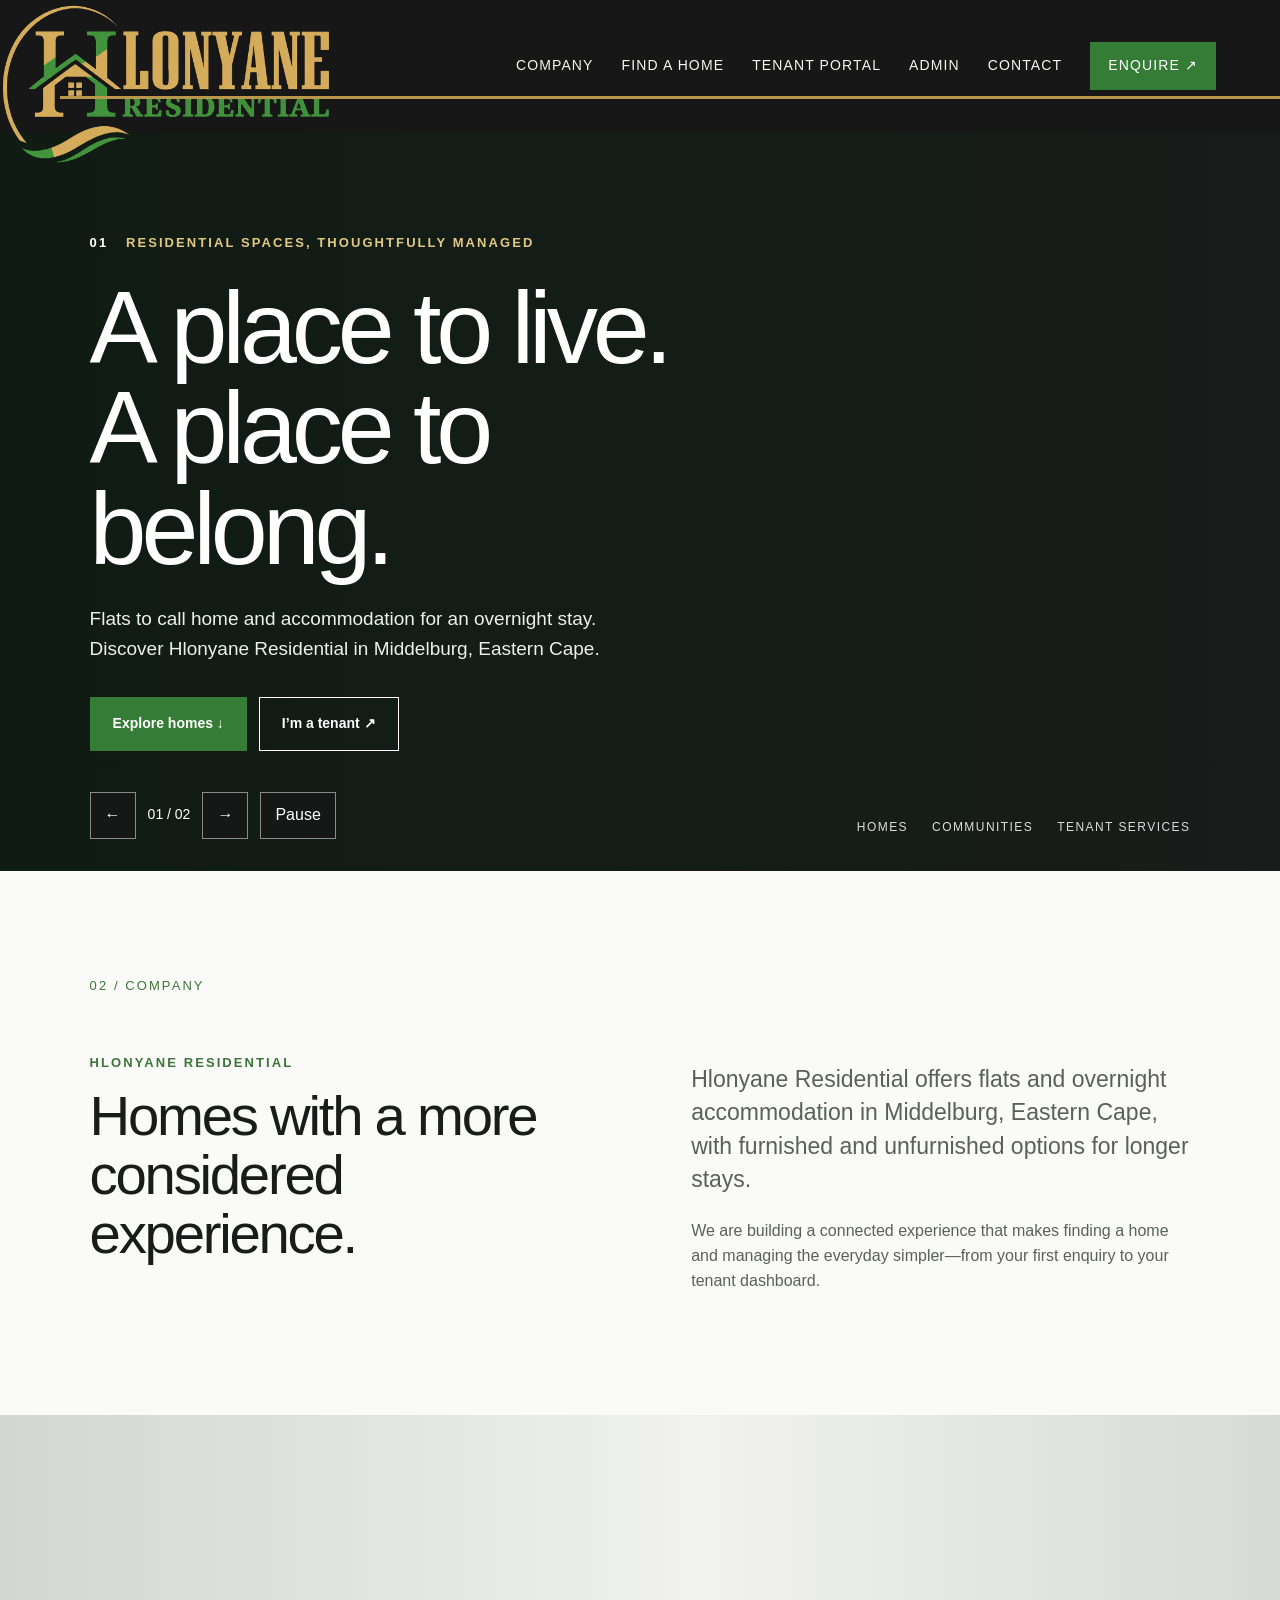
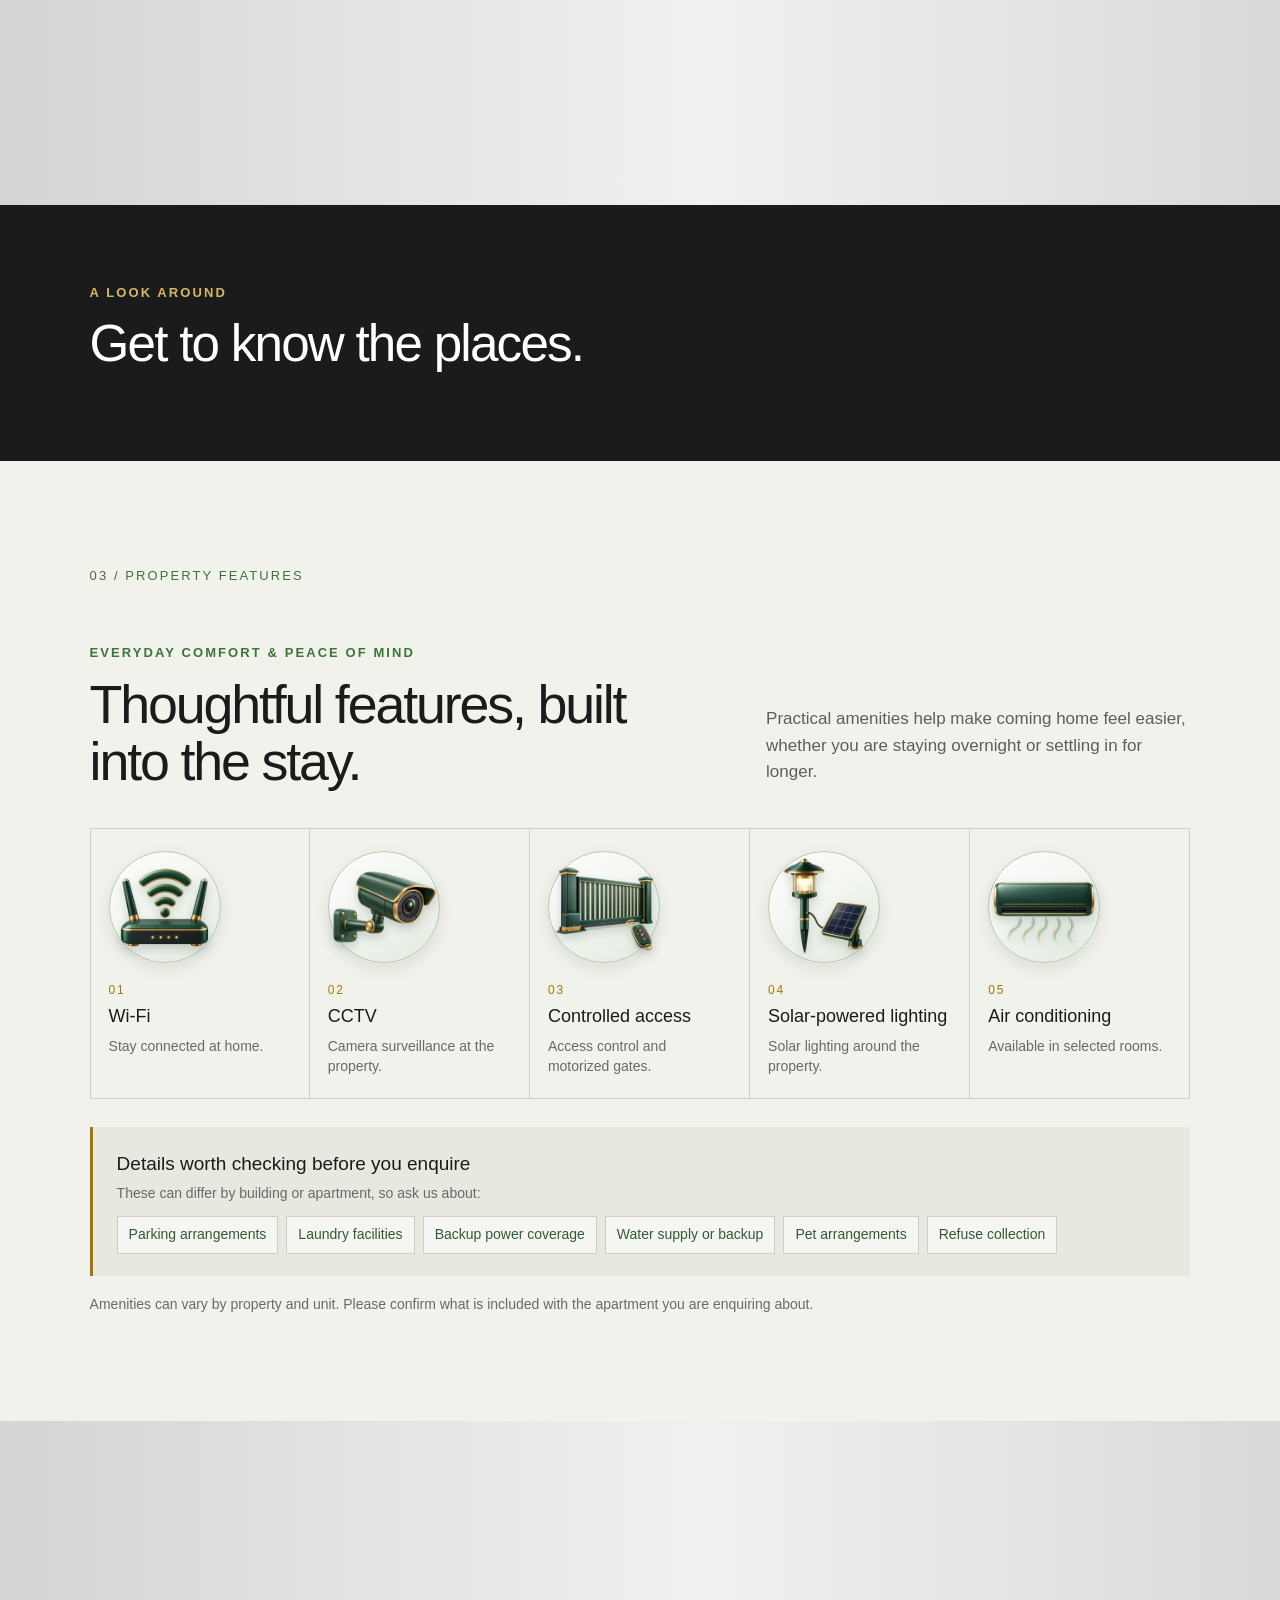
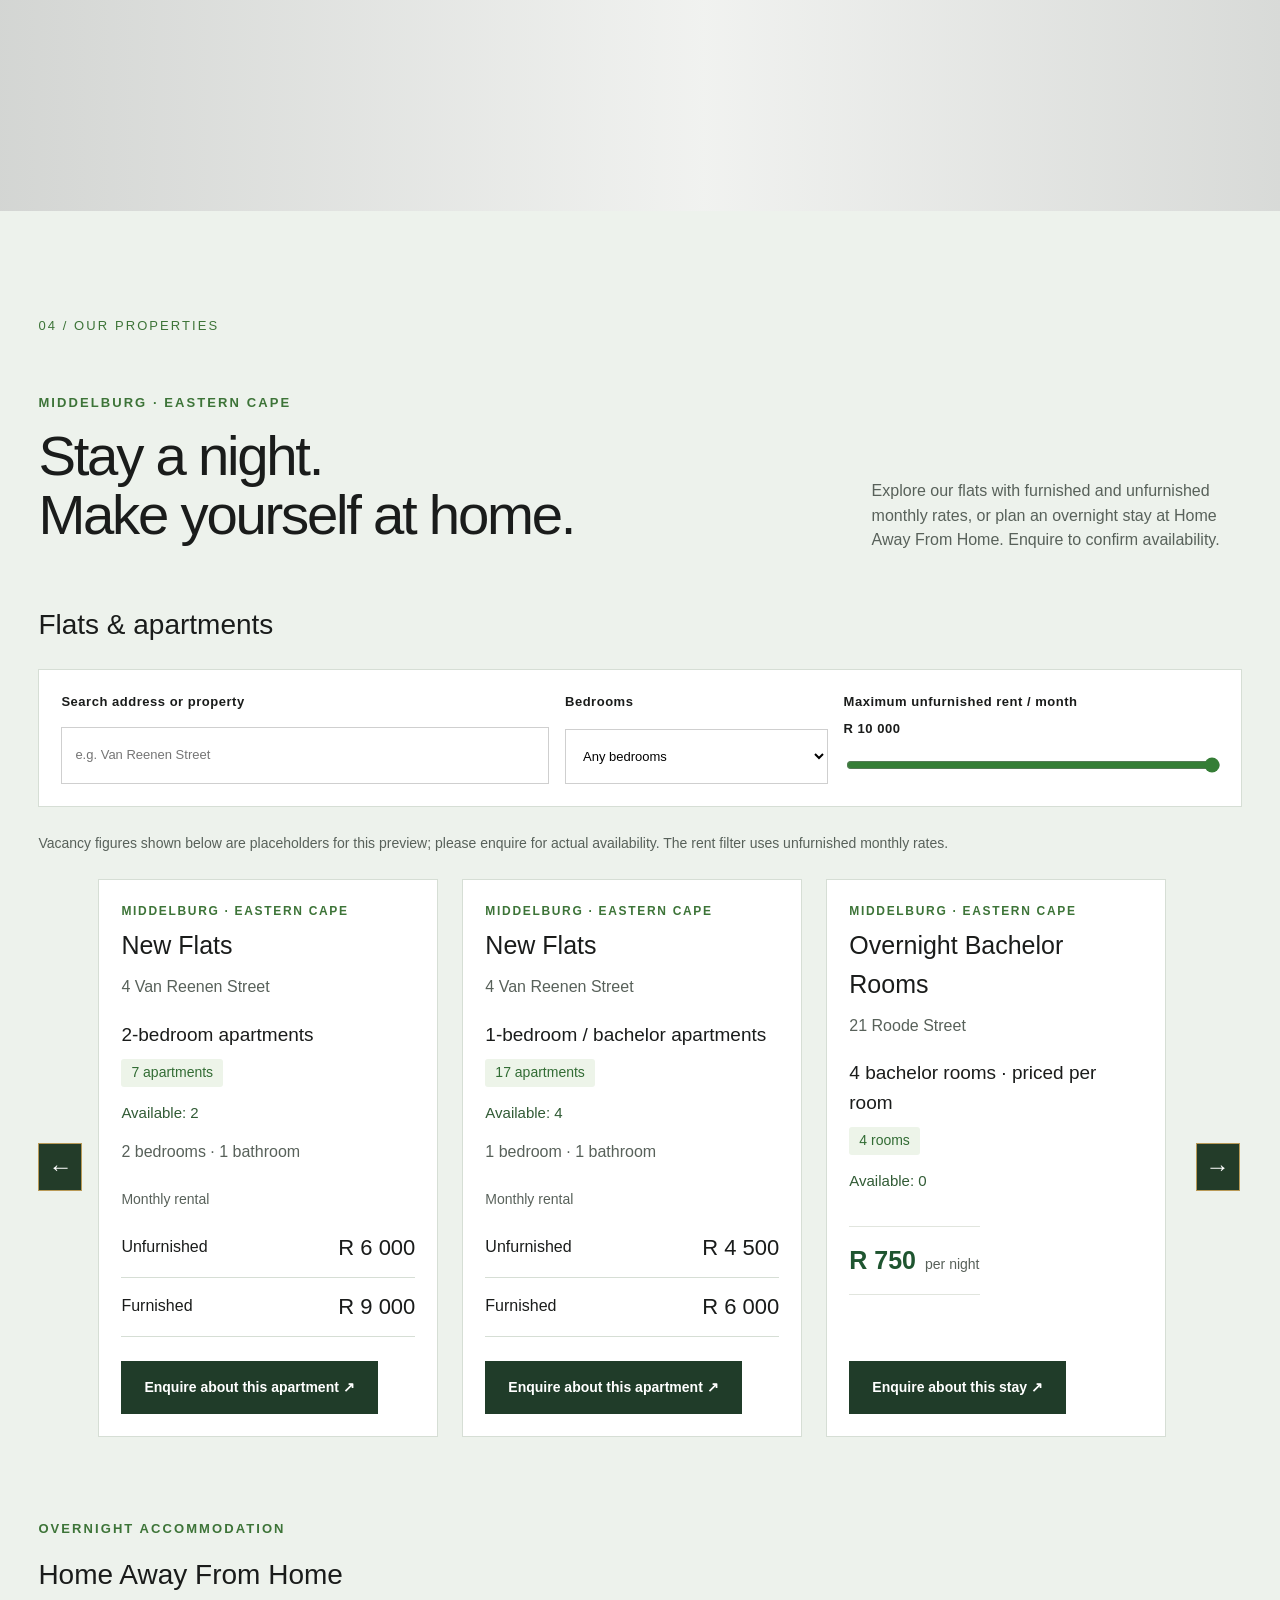
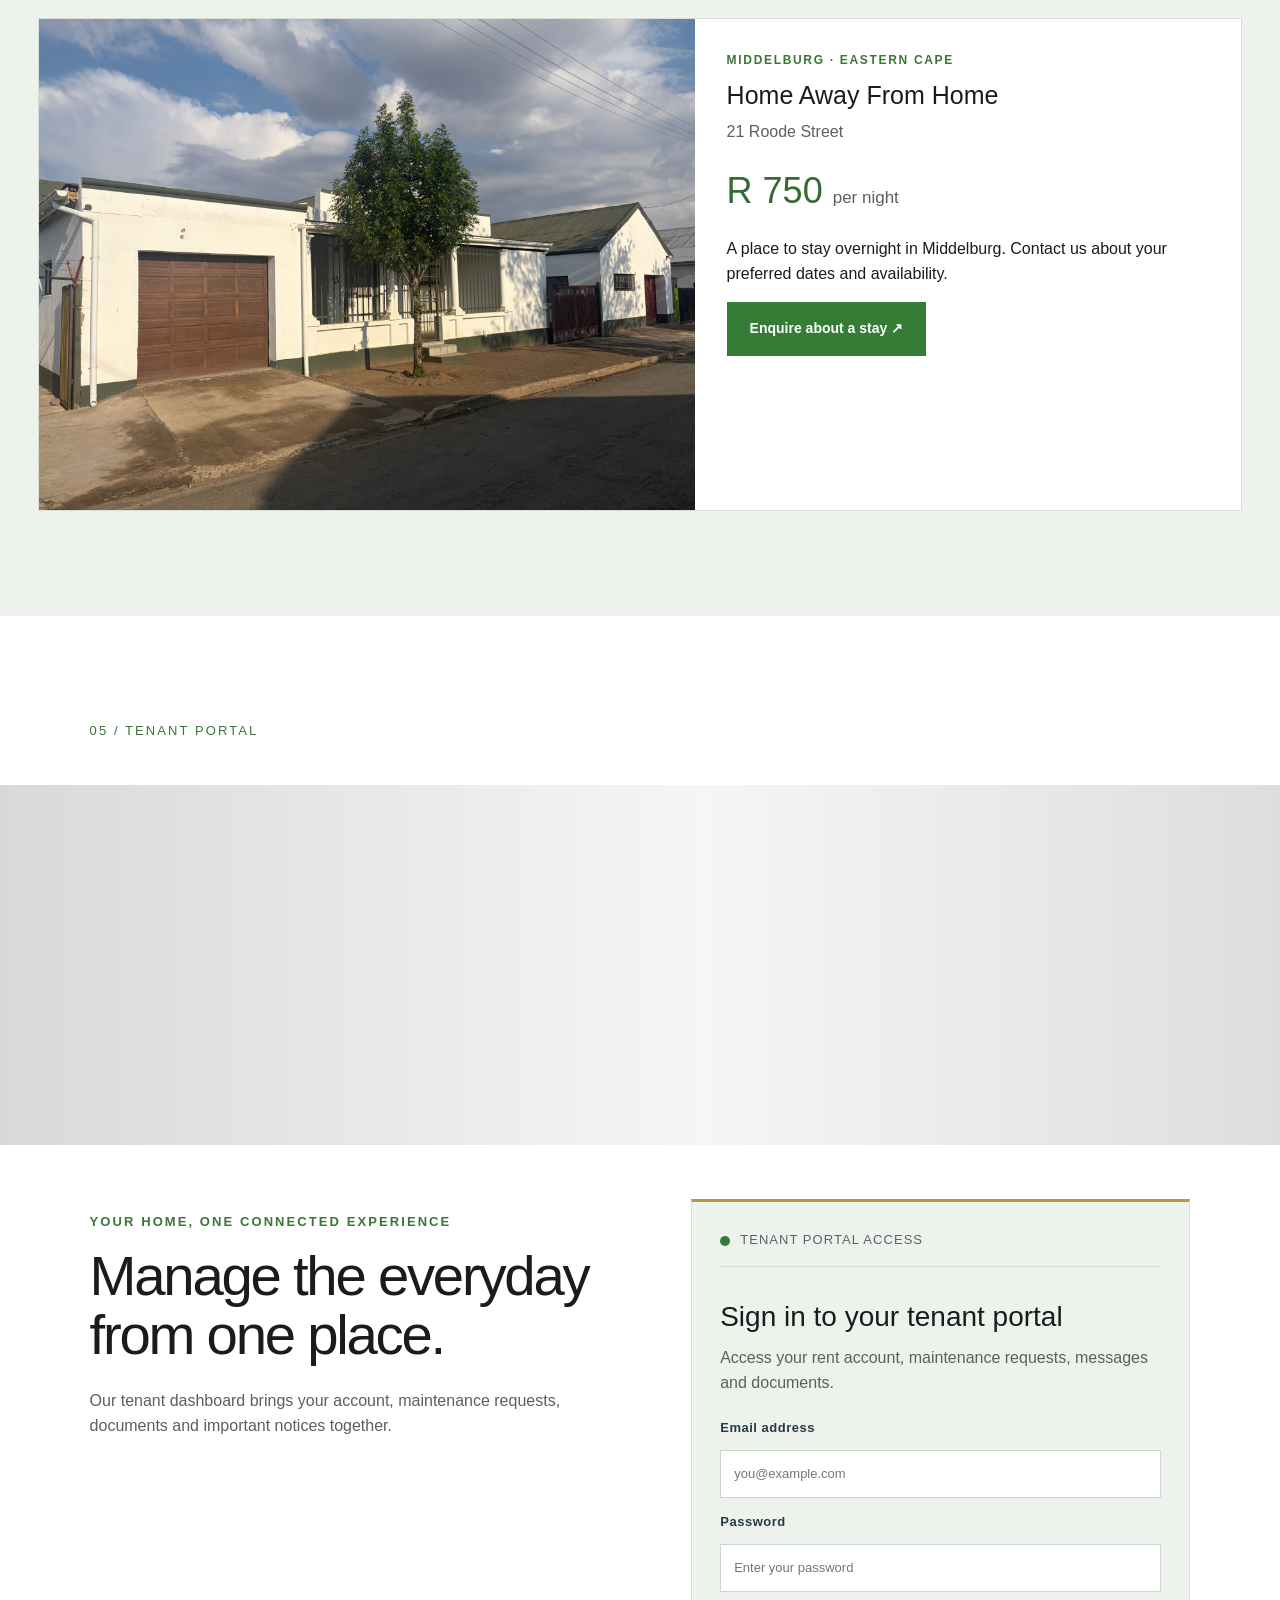
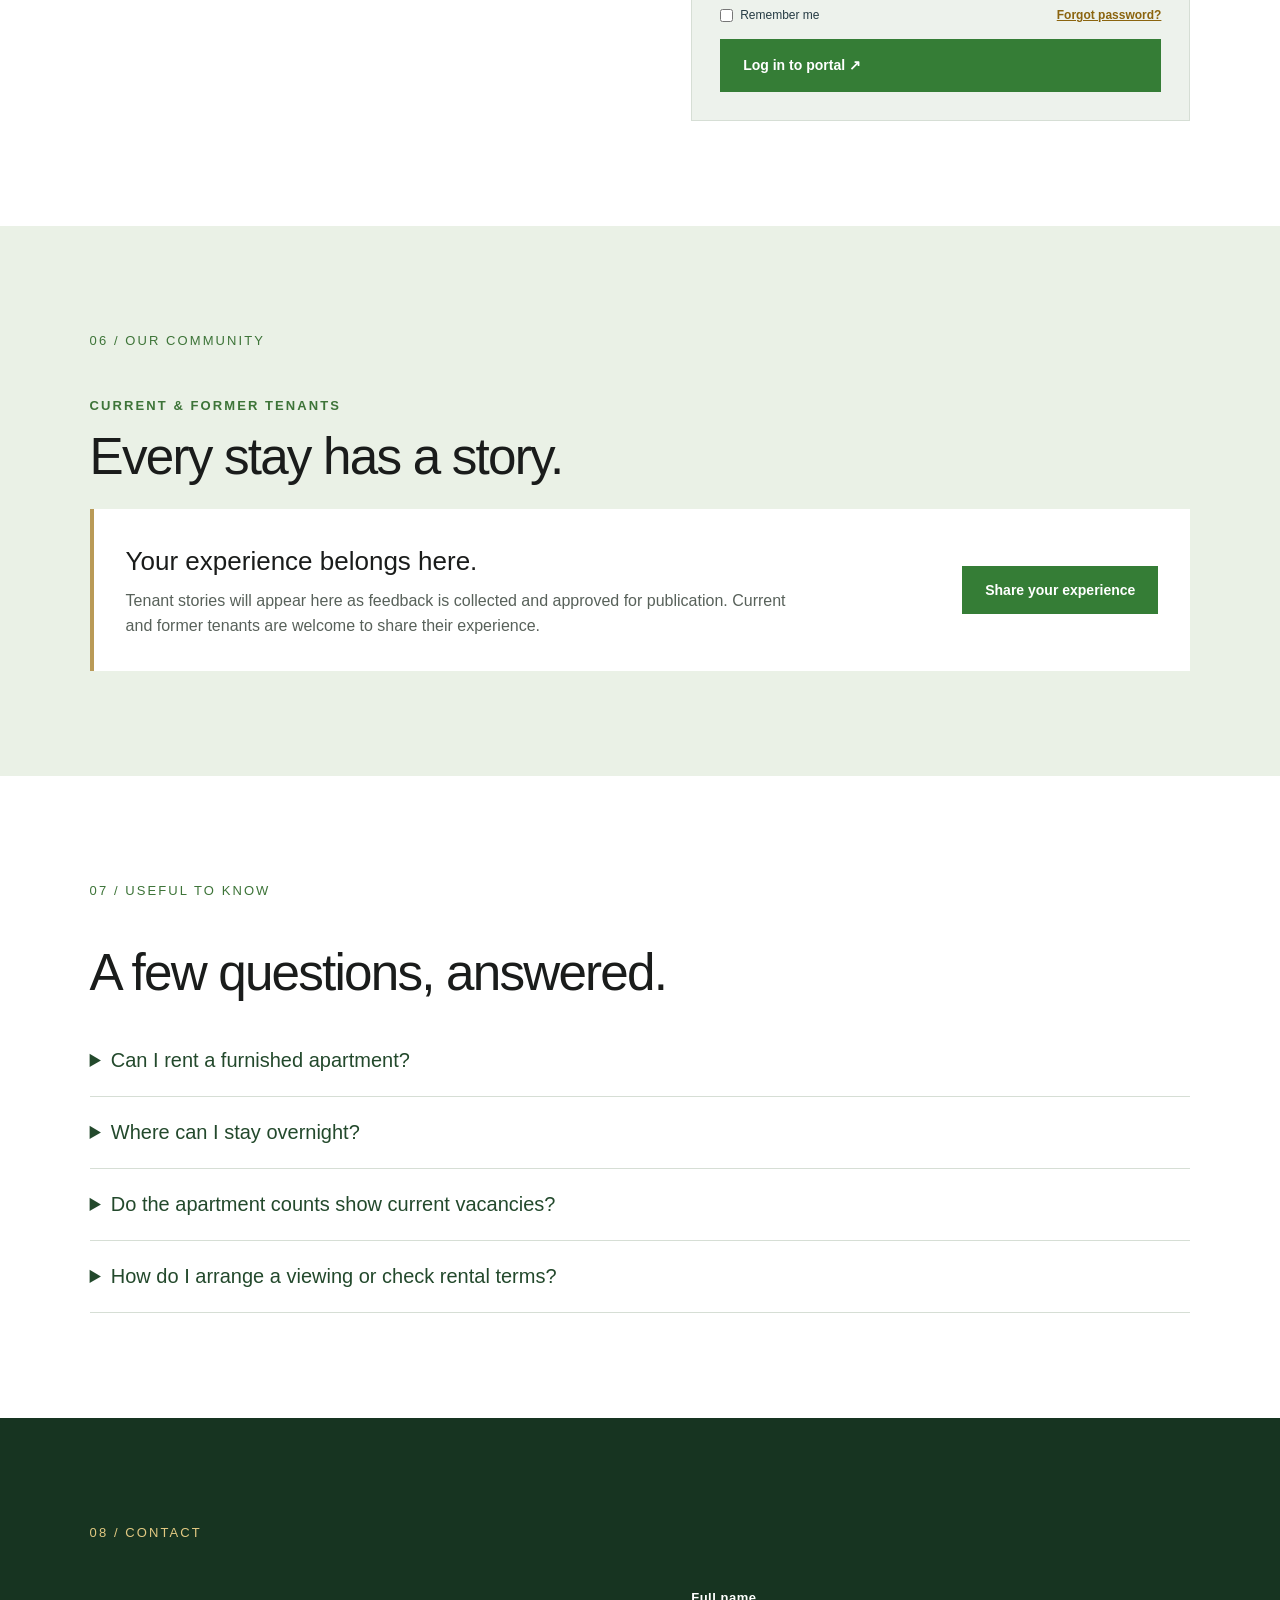
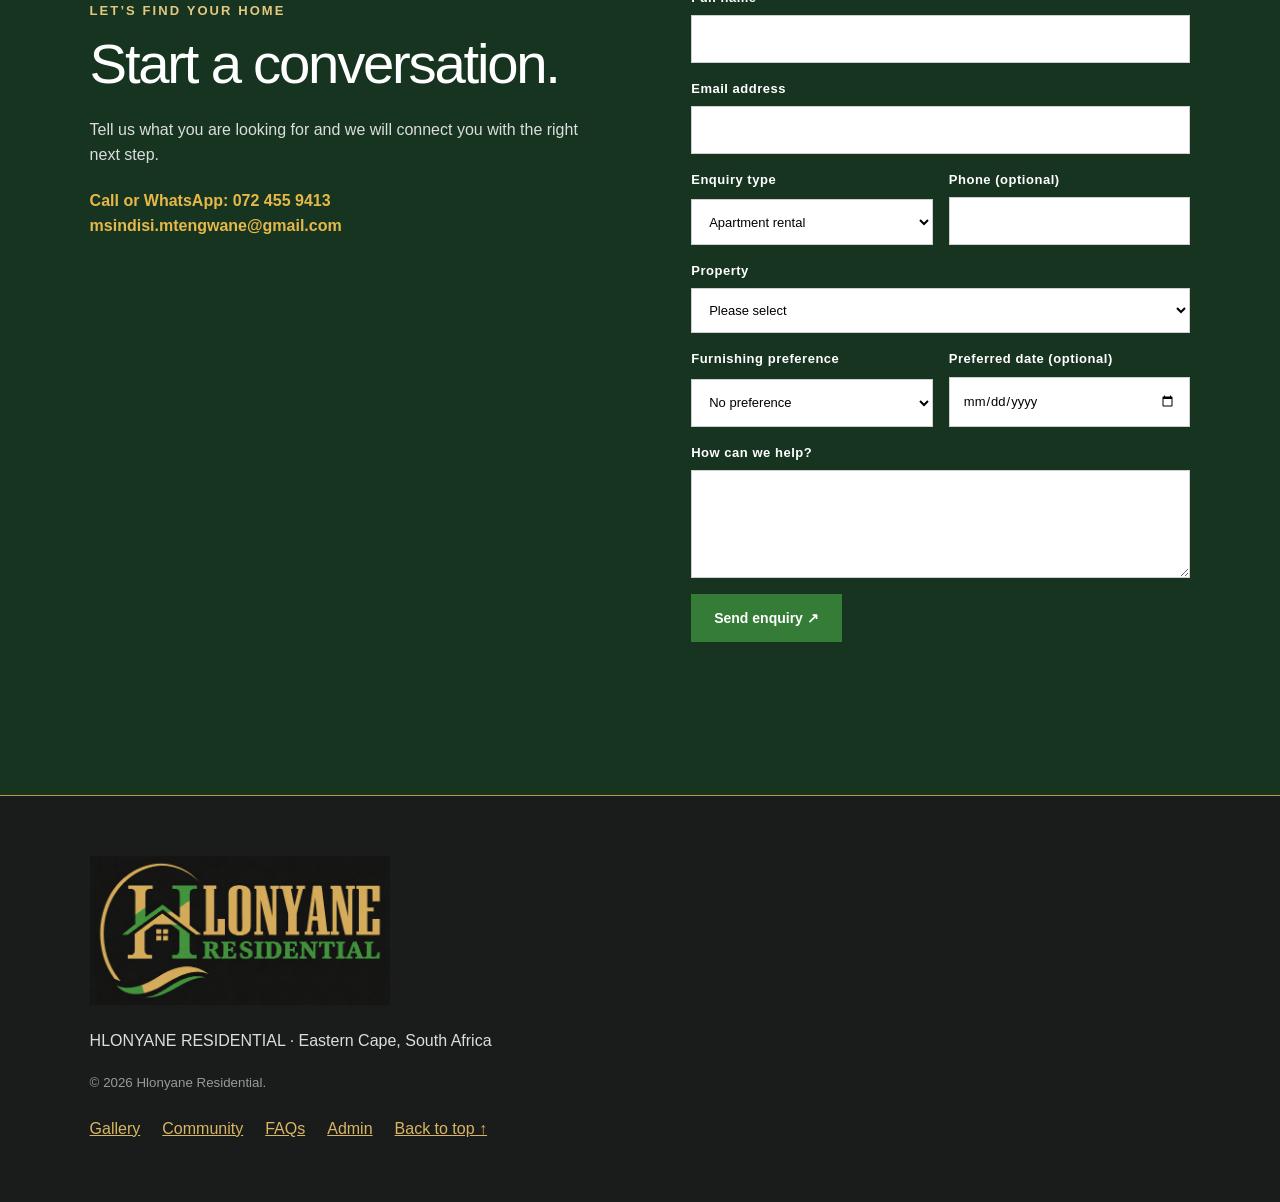
==== commit 5f1901ae: "Bump header stylesheet after final divider nudge" ====
--- a/index.html
+++ b/index.html
@@ -7,7 +7,7 @@
 <meta name="site-version" content="4.2">
 <link rel="stylesheet" href="theme-v1.css">
 <link rel="stylesheet" href="properties-v1.1.css">
-<link rel="stylesheet" href="enhancements.css"><link rel="stylesheet" href="property-gallery-v2.9.css"><link rel="stylesheet" href="amenities-v3.0.css"><link rel="stylesheet" href="amenities-v3.1.css"><link rel="stylesheet" href="amenities-v3.4.css"><link rel="stylesheet" href="amenities-v3.5.css"><link rel="stylesheet" href="amenities-v3.6.css"><link rel="stylesheet" href="parallax-v3.8.css"><link rel="stylesheet" href="parallax-v3.9.css"><link rel="stylesheet" href="header-final.css?v=20261003-6">
+<link rel="stylesheet" href="enhancements.css"><link rel="stylesheet" href="property-gallery-v2.9.css"><link rel="stylesheet" href="amenities-v3.0.css"><link rel="stylesheet" href="amenities-v3.1.css"><link rel="stylesheet" href="amenities-v3.4.css"><link rel="stylesheet" href="amenities-v3.5.css"><link rel="stylesheet" href="amenities-v3.6.css"><link rel="stylesheet" href="parallax-v3.8.css"><link rel="stylesheet" href="parallax-v3.9.css"><link rel="stylesheet" href="header-final.css?v=20261003-7">
 </head>
 <body>
 <header class="site-header" id="top"><a class="brand" href="#top"><img src="assets/logo.png" alt="Hlonyane Residential"></a>
--- a/header-final.css
+++ b/header-final.css
@@ -22,7 +22,7 @@
   position:absolute;
   left:60px;
   right:0;
-  top:104px;
+  top:96px;
   height:3px;
   background:#b9974a;
   z-index:24;
@@ -64,7 +64,7 @@
 
 @media(max-width:1150px){
   .site-header{height:94px;min-height:94px;padding-left:315px;padding-right:3vw}
-  .site-header::after{left:52px;top:91px}
+  .site-header::after{left:52px;top:85px}
   .site-header .brand{left:-8px;top:-27px;width:300px;height:153px}
   .site-header .brand img{width:300px!important;height:153px!important}
   .site-header .site-nav{gap:16px}
@@ -75,7 +75,7 @@
 @media(max-width:800px){
   html{scroll-padding-top:80px}
   .site-header{height:72px;min-height:72px;padding:0 18px}
-  .site-header::after{left:38px;top:66px;height:2px}
+  .site-header::after{left:38px;top:62px;height:2px}
   .site-header .brand{left:-6px;top:-20px;width:220px;height:112px}
   .site-header .brand img{width:220px!important;height:112px!important}
   .site-header .menu-toggle{display:block;margin-left:auto}
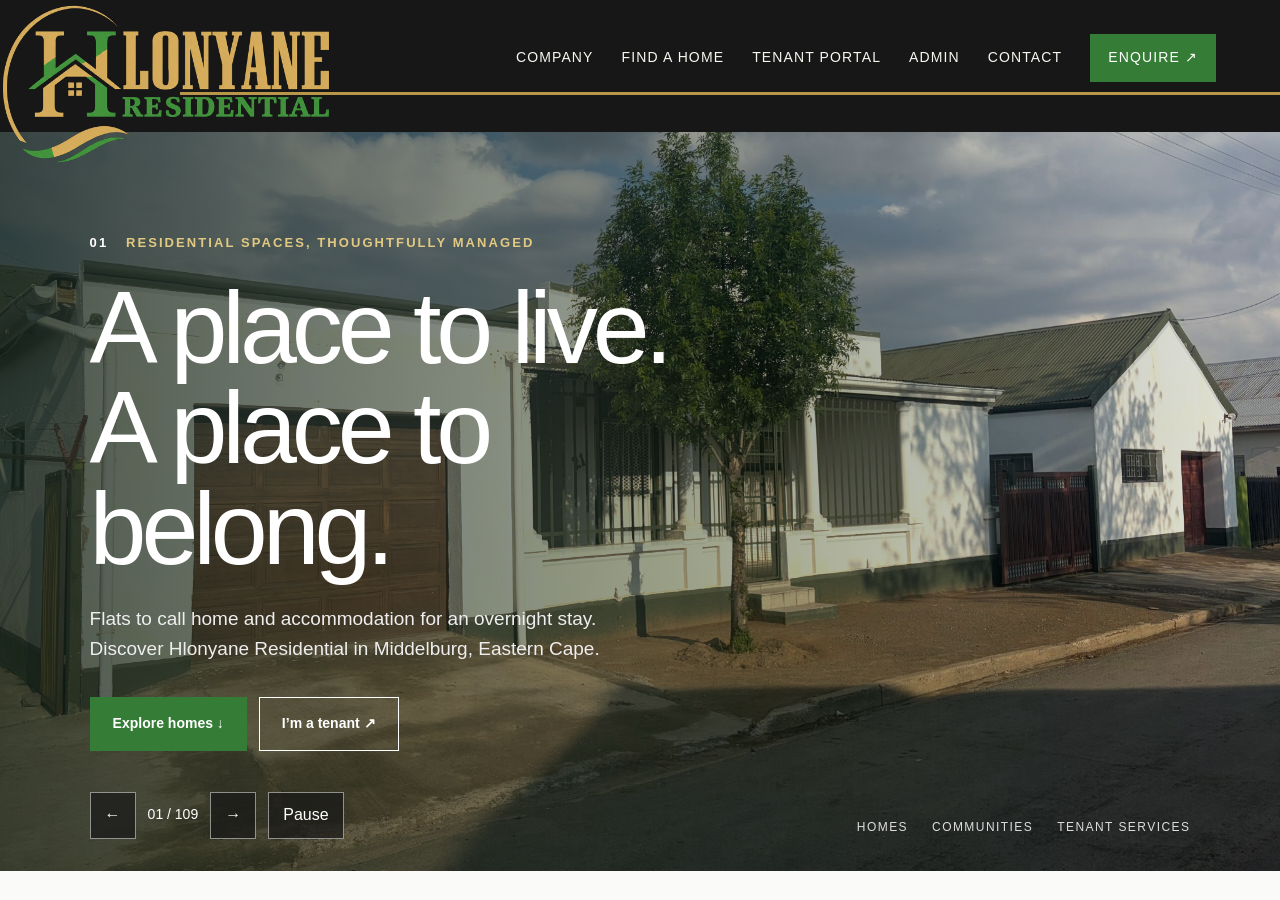
==== commit 489030a2: "Force latest compact header styling to load" ====
--- a/index.html
+++ b/index.html
@@ -7,7 +7,7 @@
 <meta name="site-version" content="4.2">
 <link rel="stylesheet" href="theme-v1.css">
 <link rel="stylesheet" href="properties-v1.1.css">
-<link rel="stylesheet" href="enhancements.css"><link rel="stylesheet" href="property-gallery-v2.9.css"><link rel="stylesheet" href="amenities-v3.0.css"><link rel="stylesheet" href="amenities-v3.1.css"><link rel="stylesheet" href="amenities-v3.4.css"><link rel="stylesheet" href="amenities-v3.5.css"><link rel="stylesheet" href="amenities-v3.6.css"><link rel="stylesheet" href="parallax-v3.8.css"><link rel="stylesheet" href="parallax-v3.9.css"><link rel="stylesheet" href="header-final.css?v=20261003-7">
+<link rel="stylesheet" href="enhancements.css"><link rel="stylesheet" href="property-gallery-v2.9.css"><link rel="stylesheet" href="amenities-v3.0.css"><link rel="stylesheet" href="amenities-v3.1.css"><link rel="stylesheet" href="amenities-v3.4.css"><link rel="stylesheet" href="amenities-v3.5.css"><link rel="stylesheet" href="amenities-v3.6.css"><link rel="stylesheet" href="parallax-v3.8.css"><link rel="stylesheet" href="parallax-v3.9.css"><link rel="stylesheet" href="header-final.css?v=20261003-8">
 </head>
 <body>
 <header class="site-header" id="top"><a class="brand" href="#top"><img src="assets/logo.png" alt="Hlonyane Residential"></a>
@@ -16,57 +16,8 @@
 </header>
 <main>
 <section class="hero" aria-label="Hlonyane Residential property slideshow"><div class="hero-art"></div><div class="hero-overlay"></div><div class="hero-content"><p class="kicker"><span>01</span> Residential spaces, thoughtfully managed</p><h1>A place to live.<br><em>A place to belong.</em></h1><p>Flats to call home and accommodation for an overnight stay. Discover Hlonyane Residential in Middelburg, Eastern Cape.</p><div class="hero-actions"><a class="button button-solid" href="#homes">Explore homes ↓</a><a class="button button-ghost" href="#portal-login">I’m a tenant ↗</a></div></div><div class="hero-controls"><button type="button" id="heroPrev" aria-label="Previous photograph">←</button><span id="heroCount">01 / 02</span><button type="button" id="heroNext" aria-label="Next photograph">→</button><button type="button" id="heroPause" aria-label="Pause slideshow">Pause</button></div><div class="hero-rail"><span>Homes</span><span>Communities</span><span>Tenant services</span></div></section>
-<section class="section company" id="company"><div class="section-index">02 / COMPANY</div><div class="split"><div><p class="eyebrow">HLONYANE RESIDENTIAL</p><h2>Homes with a more considered experience.</h2></div><div><p class="lead">Hlonyane Residential offers flats and overnight accommodation in Middelburg, Eastern Cape, with furnished and unfurnished options for longer stays.</p><p>We are building a connected experience that makes finding a home and managing the everyday simpler—from your first enquiry to your tenant dashboard.</p></div></div></section>
-<div class="parallax-panel parallax-exterior" role="img" aria-label="Exterior courtyard at a New Flats property in Middelburg"><img class="parallax-mobile-image" src="property-photos/61.jpg" alt="Exterior courtyard at a New Flats property in Middelburg" loading="lazy"></div>
-<section class="gallery-section" id="gallery" aria-label="Property gallery">
- <div class="gallery-head"><div><p class="eyebrow">A LOOK AROUND</p><h2>Get to know the places.</h2></div></div>
-</section>
-<section class="section amenities" id="amenities">
-  <div class="section-index">03 / PROPERTY FEATURES</div>
-  <div class="amenities-heading"><div><p class="eyebrow">EVERYDAY COMFORT &amp; PEACE OF MIND</p><h2>Thoughtful features, built into the stay.</h2></div><p>Practical amenities help make coming home feel easier, whether you are staying overnight or settling in for longer.</p></div>
-  <ul class="amenities-grid" aria-label="Property amenities">
-    <li><span class="amenity-icon" aria-hidden="true"><img src="amenity-icons/wifi.webp" alt="" loading="lazy" decoding="async"></span><div><span class="amenity-number">01</span><h3>Wi-Fi</h3><p>Stay connected at home.</p></div></li>
-    <li><span class="amenity-icon" aria-hidden="true"><img src="amenity-icons/cctv.webp" alt="" loading="lazy" decoding="async"></span><div><span class="amenity-number">02</span><h3>CCTV</h3><p>Camera surveillance at the property.</p></div></li>
-    <li><span class="amenity-icon" aria-hidden="true"><img src="amenity-icons/controlled-gate.webp" alt="" loading="lazy" decoding="async"></span><div><span class="amenity-number">03</span><h3>Controlled access</h3><p>Access control and motorized gates.</p></div></li>
-    <li><span class="amenity-icon" aria-hidden="true"><img src="amenity-icons/solar-light.webp" alt="" loading="lazy" decoding="async"></span><div><span class="amenity-number">04</span><h3>Solar-powered lighting</h3><p>Solar lighting around the property.</p></div></li>
-    <li><span class="amenity-icon" aria-hidden="true"><img src="amenity-icons/air-conditioning.webp" alt="" loading="lazy" decoding="async"></span><div><span class="amenity-number">05</span><h3>Air conditioning</h3><p>Available in selected rooms.</p></div></li>
-  </ul>
-  <div class="amenities-checklist"><h3>Details worth checking before you enquire</h3><p>These can differ by building or apartment, so ask us about:</p><ul><li>Parking arrangements</li><li>Laundry facilities</li><li>Backup power coverage</li><li>Water supply or backup</li><li>Pet arrangements</li><li>Refuse collection</li></ul></div>
-  <p class="amenities-note">Amenities can vary by property and unit. Please confirm what is included with the apartment you are enquiring about.</p>
-</section>
-<div class="parallax-panel parallax-interior" role="img" aria-label="Furnished bedroom at a Roode Flats property"><img class="parallax-mobile-image" src="property-photos/27.jpg" alt="Furnished bedroom at a Roode Flats property" loading="lazy"></div>
-<section class="section homes" id="homes">
-  <div class="section-index">04 / OUR PROPERTIES</div>
-  <div class="section-head"><div><p class="eyebrow">MIDDELBURG · EASTERN CAPE</p><h2>Stay a night.<br>Make yourself at home.</h2></div><p>Explore our flats with furnished and unfurnished monthly rates, or plan an overnight stay at Home Away From Home. Enquire to confirm availability.</p></div>
-  <h3 class="property-section-title">Flats &amp; apartments</h3>
-  <div class="filters" aria-label="Apartment filters">
-    <label>Search address or property<input id="search" placeholder="e.g. Van Reenen Street"></label>
-    <label>Bedrooms<select id="beds"><option value="0">Any bedrooms</option><option value="1">1 bedroom / bachelor</option><option value="2">2 bedrooms</option></select></label>
-    <label>Maximum unfurnished rent / month <output id="rentOutput">R 10 000</output><input id="rent" type="range" min="3000" max="10000" step="500" value="10000"></label>
-  </div>
-  <p class="inventory-note">Vacancy figures shown below are placeholders for this preview; please enquire for actual availability. The rent filter uses unfurnished monthly rates.</p>
-  <div class="property-carousel"><button type="button" class="property-page-arrow" id="propertyPrev" aria-label="Previous properties">←</button><div class="property-grid" id="propertyGrid" aria-live="polite" tabindex="0" aria-label="Available properties"></div><button type="button" class="property-page-arrow" id="propertyNext" aria-label="Next properties">→</button></div>
-  <div class="overnight-heading"><p class="eyebrow">OVERNIGHT ACCOMMODATION</p><h3 class="property-section-title">Home Away From Home</h3></div>
-  <article class="overnight-card"><img src="property-photos/1.jpg" alt="Home Away From Home exterior at 21 Roode Street" loading="lazy"><div class="property-copy"><div class="location">Middelburg · Eastern Cape</div><h3>Home Away From Home</h3><p class="property-address">21 Roode Street</p><div class="nightly-price">R 500 <span>per night</span></div><p>A place to stay overnight in Middelburg. Contact us about your preferred dates and availability.</p><a class="button button-solid" href="#contact" data-enquiry="Home Away From Home — 21 Roode Street — R 500 per night">Enquire about a stay ↗</a></div></article>
-</section>
-<section class="section portal" id="portal"><div class="section-index">05 / TENANT PORTAL</div><div class="parallax-panel parallax-portal" role="img" aria-label="Furnished living room at a New Flats apartment"></div><div class="split"><div><p class="eyebrow">YOUR HOME, ONE CONNECTED EXPERIENCE</p><h2>Manage the everyday from one place.</h2><p>Our tenant dashboard brings your account, maintenance requests, documents and important notices together.</p></div><div class="dashboard-preview" id="portal-login"><div class="login-heading"><span class="status-dot"></span><span>Tenant portal access</span></div><h3>Sign in to your tenant portal</h3><p class="login-copy">Access your rent account, maintenance requests, messages and documents.</p><div class="tenant-login"><label>Email address<input type="email" name="email" autocomplete="username" placeholder="you@example.com"></label><label>Password<input type="password" name="password" autocomplete="current-password" placeholder="Enter your password"></label><div class="login-row"><label class="remember"><input type="checkbox" name="remember"> Remember me</label><a href="#contact">Forgot password?</a></div><a class="button button-solid" id="tenantLogin" href="tenant-portal/index.html">Log in to portal ↗</a></div></div></div></section>
-<section class="section community" id="community"><div class="section-index">06 / OUR COMMUNITY</div><p class="eyebrow">CURRENT &amp; FORMER TENANTS</p><h2>Every stay has a story.</h2><div class="comments-grid" id="tenantComments"></div><div class="community-empty" id="communityEmpty"><div><h3>Your experience belongs here.</h3><p>Tenant stories will appear here as feedback is collected and approved for publication. Current and former tenants are welcome to share their experience.</p></div><button class="button button-solid" id="openFeedback">Share your experience</button></div></section>
-<section class="section faq-section" id="faqs"><div class="section-index">07 / USEFUL TO KNOW</div><h2>A few questions, answered.</h2>
-<details><summary>Can I rent a furnished apartment?</summary><p>Yes. Furnished and unfurnished rates are shown for the apartments at 4 Van Reenen Street and 21 Roode Street. Ask about availability and what is included before deciding.</p></details>
-<details><summary>Where can I stay overnight?</summary><p>Home Away From Home is at 21 Roode Street, Middelburg, Eastern Cape. The listed rate is R500 per night. Enquire about your preferred dates and the arrangements for your stay.</p></details>
-<details><summary>Do the apartment counts show current vacancies?</summary><p>No. The counts describe the apartments at each property. Please enquire to confirm which units are available and when you can move in.</p></details>
-<details><summary>How do I arrange a viewing or check rental terms?</summary><p>Choose an apartment and use its enquiry button. Include your preferred viewing or move-in date and ask about the deposit, utilities and lease terms so these can be confirmed.</p></details>
-</section>
-<section class="section contact" id="contact"><div class="section-index">08 / CONTACT</div><div class="contact-box"><div><p class="eyebrow">LET’S FIND YOUR HOME</p><h2>Start a conversation.</h2><p>Tell us what you are looking for and we will connect you with the right next step.</p></div><form id="enquiryForm"><label>Full name<input name="name" autocomplete="name" required></label><label>Email address<input name="email" type="email" autocomplete="email" required></label><div class="form-pair"><label>Enquiry type<select name="enquiryType" id="enquiryType"><option value="apartment">Apartment rental</option><option value="viewing">Arrange a viewing</option><option value="overnight">Overnight stay</option><option value="general">General enquiry</option></select></label><label>Phone (optional)<input name="phone" type="tel" autocomplete="tel"></label></div>
-<label>Property<select name="property" id="enquiryProperty"><option value="">Please select</option><option>4 Van Reenen Street — 2 bedrooms</option><option>4 Van Reenen Street — 1 bedroom / bachelor</option><option>21 Roode Street — 2-bedroom furnished apartments</option><option>21 Roode Street — 1 bedroom</option><option>Home Away From Home — 21 Roode Street</option></select></label>
-<div id="apartmentFields" class="form-pair"><label>Furnishing preference<select name="furnishing"><option>No preference</option><option>Unfurnished</option><option>Furnished</option></select></label><label>Preferred date (optional)<input name="preferredDate" type="date"></label></div>
-<div id="overnightFields" hidden><div class="form-pair"><label>Check-in<input name="checkIn" id="checkIn" type="date" disabled></label><label>Check-out<input name="checkOut" id="checkOut" type="date" disabled></label></div><p id="stayEstimate" class="stay-estimate" aria-live="polite">Choose your dates for a guide at R500 per night. Availability and the final booking amount must be confirmed.</p></div>
-<label>How can we help?<textarea name="message" rows="4" required></textarea></label><div class="enquiry-actions"><button class="button button-solid" type="submit">Send enquiry ↗</button></div><p class="form-status" id="formStatus" role="status"></p></form></div></section>
-</main><footer><img src="logo.png" alt="Hlonyane Residential"><p>HLONYANE RESIDENTIAL · Eastern Cape, South Africa</p><small>© <span id="year"></span> Hlonyane Residential.</small><nav class="utility-links" aria-label="Footer links"><a href="#gallery">Gallery</a><a href="#community">Community</a><a href="#faqs">FAQs</a><a href="admin.html">Admin</a><a href="#top">Back to top ↑</a></nav></footer>
-<dialog id="repairDialog"><form method="dialog" id="repairForm"><h3>New maintenance request</h3><p>Demo only. This request is not sent to a property manager.</p><label>Category<select name="category"><option>Plumbing</option><option>Electrical</option><option>Doors and locks</option><option>General</option></select></label><label>Describe the issue<textarea name="description" rows="4" minlength="10" required></textarea></label><menu><button value="cancel" class="button button-dark">Cancel</button><button value="default" class="button button-solid">Create demo request</button></menu></form></dialog>
-
-<dialog class="feedback-dialog" id="feedbackDialog" aria-labelledby="feedbackTitle"><form id="feedbackForm"><h3 id="feedbackTitle">Share your experience</h3><p>Preview only: your comment is not sent or published. You can save it as a text file.</p><label>Your name<input name="name" required></label><label>Your comment<textarea name="comment" rows="5" minlength="20" required></textarea></label><label>Relationship<select name="relationship"><option>Current tenant</option><option>Former tenant</option></select></label><menu><button type="button" class="button button-dark" id="closeFeedback">Cancel</button><button type="submit" class="button button-solid">Save draft comment</button></menu><p class="form-status" id="feedbackStatus" role="status"></p></form></dialog>
-<script src="config.js"></script><script src="script.js"></script><script src="enhancements.js"></script><script src="property-gallery-v2.9.js"></script><script src="amenities-v3.2.js"></script><script src="admin-overrides.js"></script><script src="portal-links.js"></script><script src="pricing-policy.js?v=20260929-1"></script><script src="site-state.js?v=20260929-8"></script><script src="portal-links.js"></script>
-<script src="enquiry-handler.js?v=20260929-3"></script>
-<script src="tenant-sheet-auth.js?v=20261002-3"></script><script src="date-guards.js?v=20260930-1"></script>
-</body></html>+<!-- Remaining page content unchanged -->
+<script src="gallery-data.js"></script><script src="hero-slideshow.js"></script><script src="script.js"></script><script src="enhancements.js"></script><script src="site-state.js"></script><script src="site-config-loader.js"></script><script src="gallery-autoplay.js"></script>
+</main>
+</body>
+</html>
--- a/header-final.css
+++ b/header-final.css
@@ -1,5 +1,5 @@
 /* Final main-site header treatment: logo artwork aligned to the page edges with the gold divider precisely between HLONYANE and RESIDENTIAL. */
-html{scroll-padding-top:112px}
+html{scroll-padding-top:104px}
 .site-header{
   position:fixed;
   top:0;
@@ -7,8 +7,8 @@
   right:0;
   z-index:20;
   width:100%;
-  height:100px;
-  min-height:100px;
+  height:92px;
+  min-height:92px;
   padding:0 4.5vw 0 390px;
   display:flex;
   align-items:center;
@@ -20,9 +20,9 @@
 .site-header::after{
   content:"";
   position:absolute;
-  left:60px;
+  left:180px;
   right:0;
-  top:96px;
+  top:92px;
   height:3px;
   background:#b9974a;
   z-index:24;
@@ -57,28 +57,35 @@
   align-items:center;
   gap:28px;
   margin-left:auto;
+  transform:translateY(-8px);
 }
 .site-header .site-nav a{font-size:14px}
 .site-header .menu-toggle{position:relative;z-index:25}
-.hero{padding-top:180px}
+.hero{padding-top:172px}
+.hero-art{
+  background-image:url("property-photos/1.jpg");
+  background-size:cover;
+  background-position:center;
+  background-repeat:no-repeat;
+}
 
 @media(max-width:1150px){
-  .site-header{height:94px;min-height:94px;padding-left:315px;padding-right:3vw}
-  .site-header::after{left:52px;top:85px}
+  .site-header{height:81px;min-height:81px;padding-left:315px;padding-right:3vw}
+  .site-header::after{left:155px;top:81px}
   .site-header .brand{left:-8px;top:-27px;width:300px;height:153px}
   .site-header .brand img{width:300px!important;height:153px!important}
-  .site-header .site-nav{gap:16px}
+  .site-header .site-nav{gap:16px;transform:translateY(-6px)}
   .site-header .site-nav a{font-size:13px}
-  .hero{padding-top:166px}
+  .hero{padding-top:153px}
 }
 
 @media(max-width:800px){
   html{scroll-padding-top:80px}
   .site-header{height:72px;min-height:72px;padding:0 18px}
-  .site-header::after{left:38px;top:62px;height:2px}
+  .site-header::after{left:38px;top:59px;height:2px}
   .site-header .brand{left:-6px;top:-20px;width:220px;height:112px}
   .site-header .brand img{width:220px!important;height:112px!important}
   .site-header .menu-toggle{display:block;margin-left:auto}
-  .site-header .site-nav{top:72px;background:#171717;border-bottom:1px solid #b9974a}
+  .site-header .site-nav{top:72px;background:#171717;border-bottom:1px solid #b9974a;transform:none}
   .hero{padding-top:136px}
 }
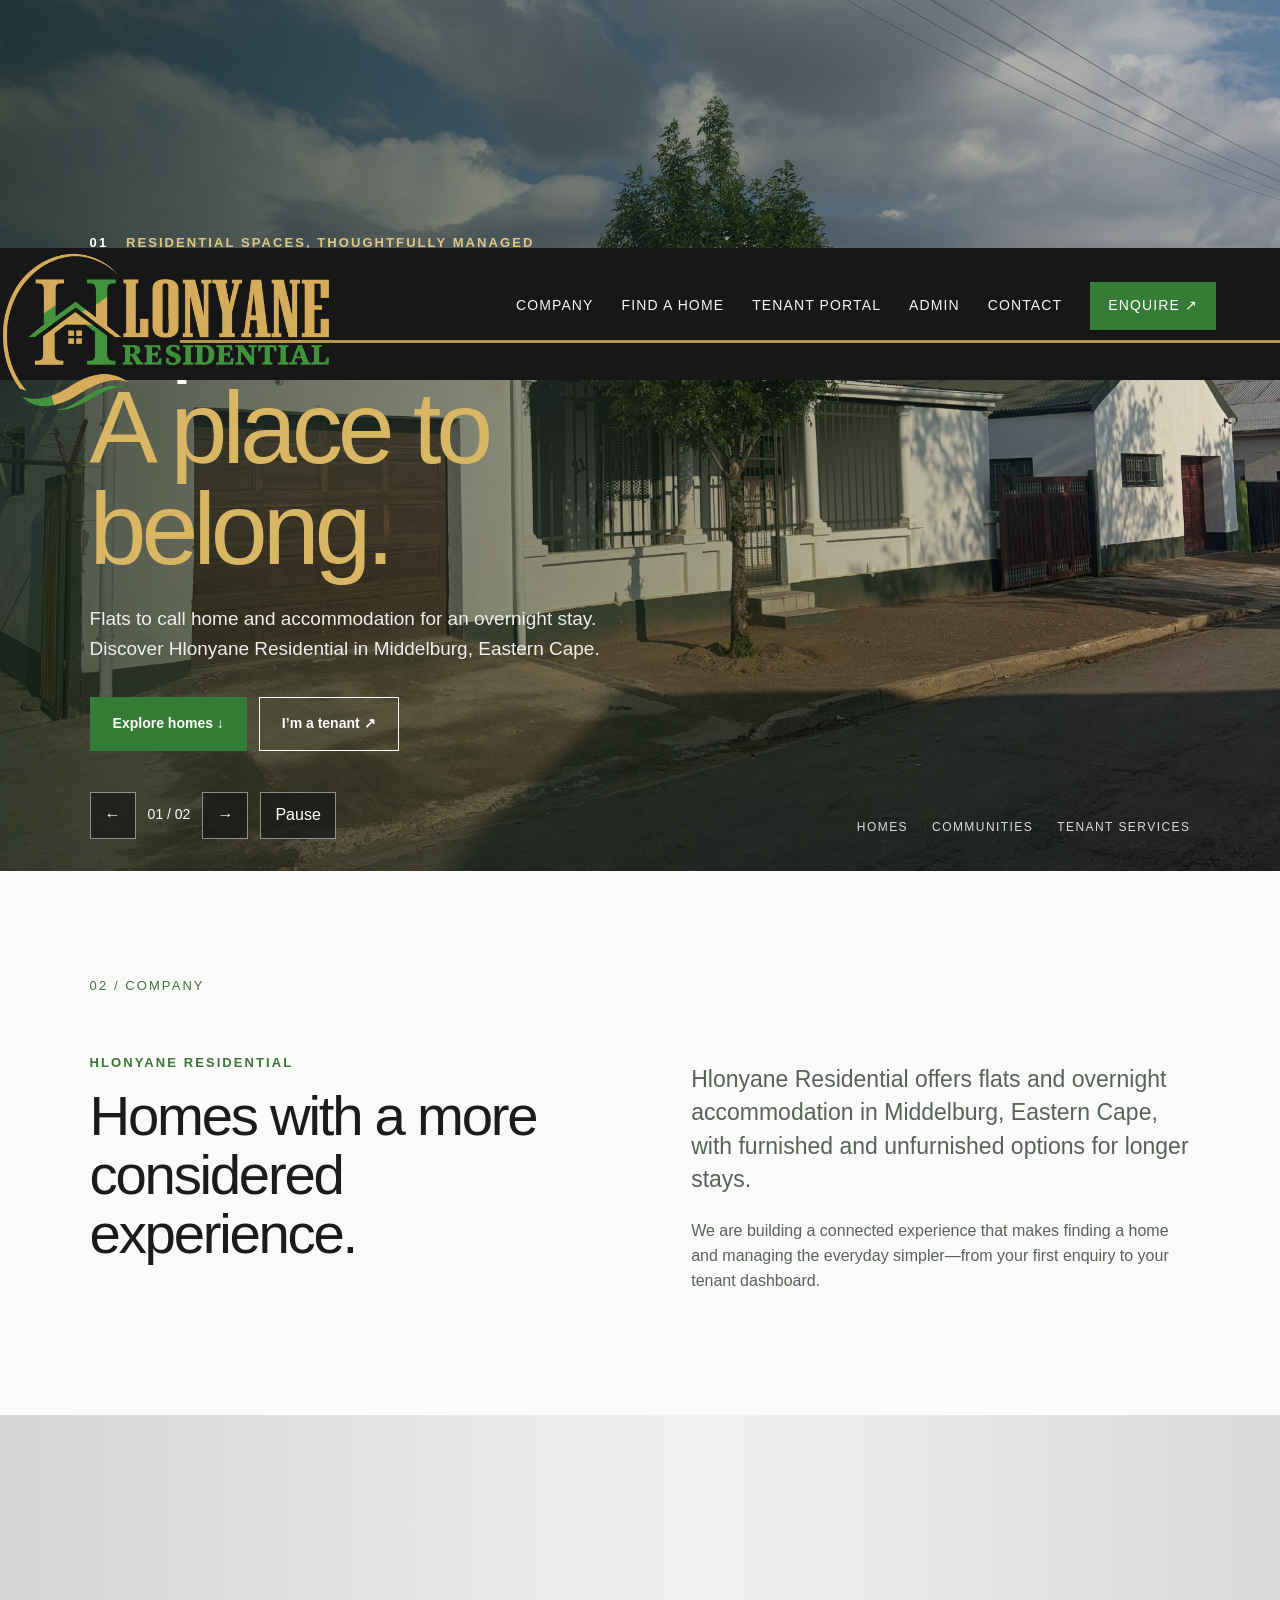
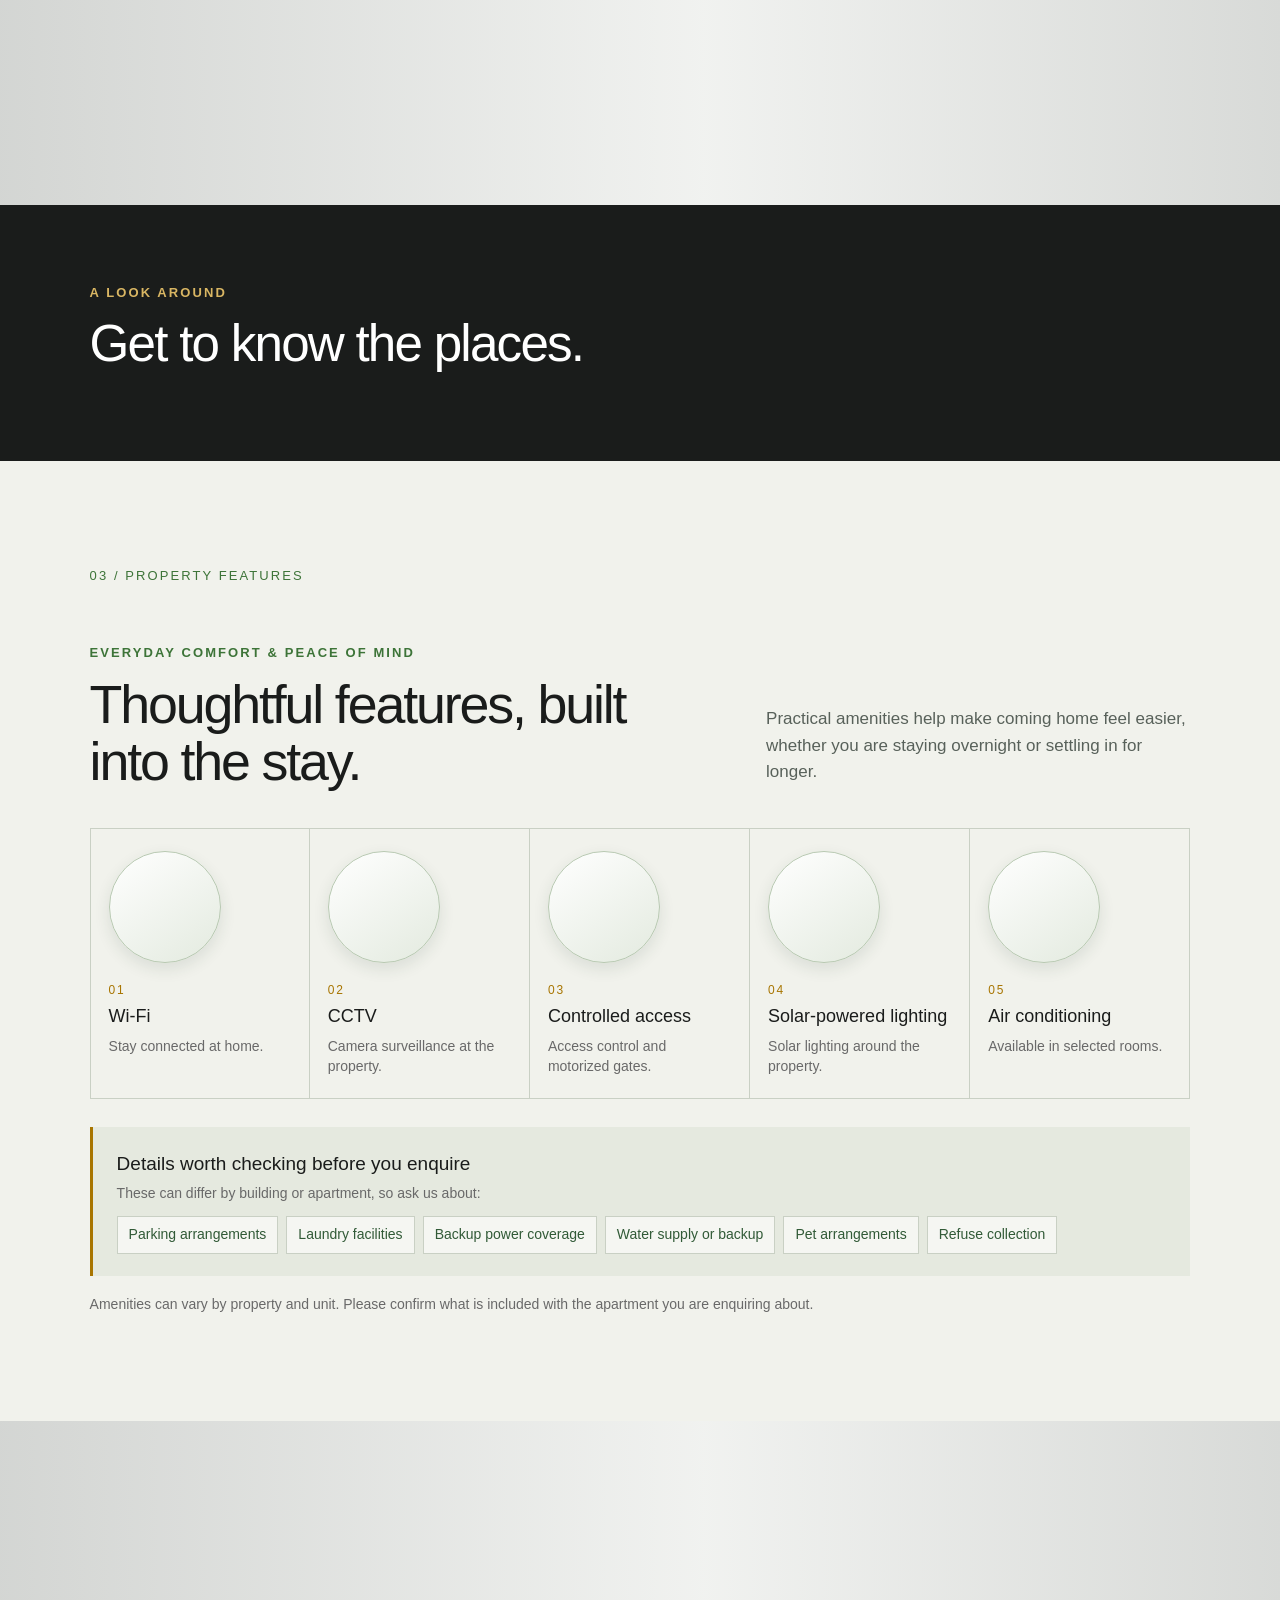
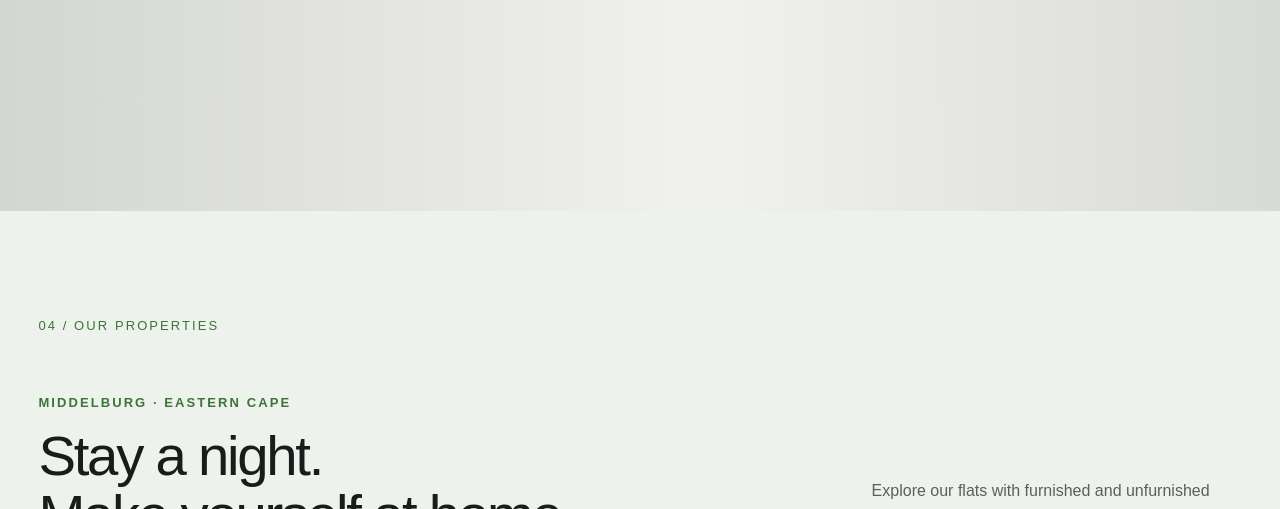
==== commit c61e734a: "Restore full homepage and load latest header styling" ====
--- a/index.html
+++ b/index.html
@@ -16,8 +16,18 @@
 </header>
 <main>
 <section class="hero" aria-label="Hlonyane Residential property slideshow"><div class="hero-art"></div><div class="hero-overlay"></div><div class="hero-content"><p class="kicker"><span>01</span> Residential spaces, thoughtfully managed</p><h1>A place to live.<br><em>A place to belong.</em></h1><p>Flats to call home and accommodation for an overnight stay. Discover Hlonyane Residential in Middelburg, Eastern Cape.</p><div class="hero-actions"><a class="button button-solid" href="#homes">Explore homes ↓</a><a class="button button-ghost" href="#portal-login">I’m a tenant ↗</a></div></div><div class="hero-controls"><button type="button" id="heroPrev" aria-label="Previous photograph">←</button><span id="heroCount">01 / 02</span><button type="button" id="heroNext" aria-label="Next photograph">→</button><button type="button" id="heroPause" aria-label="Pause slideshow">Pause</button></div><div class="hero-rail"><span>Homes</span><span>Communities</span><span>Tenant services</span></div></section>
-<!-- Remaining page content unchanged -->
-<script src="gallery-data.js"></script><script src="hero-slideshow.js"></script><script src="script.js"></script><script src="enhancements.js"></script><script src="site-state.js"></script><script src="site-config-loader.js"></script><script src="gallery-autoplay.js"></script>
-</main>
-</body>
-</html>+<section class="section company" id="company"><div class="section-index">02 / COMPANY</div><div class="split"><div><p class="eyebrow">HLONYANE RESIDENTIAL</p><h2>Homes with a more considered experience.</h2></div><div><p class="lead">Hlonyane Residential offers flats and overnight accommodation in Middelburg, Eastern Cape, with furnished and unfurnished options for longer stays.</p><p>We are building a connected experience that makes finding a home and managing the everyday simpler—from your first enquiry to your tenant dashboard.</p></div></div></section>
+<div class="parallax-panel parallax-exterior" role="img" aria-label="Exterior courtyard at a New Flats property in Middelburg"><img class="parallax-mobile-image" src="property-photos/61.jpg" alt="Exterior courtyard at a New Flats property in Middelburg" loading="lazy"></div>
+<section class="gallery-section" id="gallery" aria-label="Property gallery"><div class="gallery-head"><div><p class="eyebrow">A LOOK AROUND</p><h2>Get to know the places.</h2></div></div></section>
+<section class="section amenities" id="amenities"><div class="section-index">03 / PROPERTY FEATURES</div><div class="amenities-heading"><div><p class="eyebrow">EVERYDAY COMFORT &amp; PEACE OF MIND</p><h2>Thoughtful features, built into the stay.</h2></div><p>Practical amenities help make coming home feel easier, whether you are staying overnight or settling in for longer.</p></div><ul class="amenities-grid" aria-label="Property amenities"><li><span class="amenity-icon" aria-hidden="true"><img src="amenity-icons/wifi.webp" alt="" loading="lazy" decoding="async"></span><div><span class="amenity-number">01</span><h3>Wi-Fi</h3><p>Stay connected at home.</p></div></li><li><span class="amenity-icon" aria-hidden="true"><img src="amenity-icons/cctv.webp" alt="" loading="lazy" decoding="async"></span><div><span class="amenity-number">02</span><h3>CCTV</h3><p>Camera surveillance at the property.</p></div></li><li><span class="amenity-icon" aria-hidden="true"><img src="amenity-icons/controlled-gate.webp" alt="" loading="lazy" decoding="async"></span><div><span class="amenity-number">03</span><h3>Controlled access</h3><p>Access control and motorized gates.</p></div></li><li><span class="amenity-icon" aria-hidden="true"><img src="amenity-icons/solar-light.webp" alt="" loading="lazy" decoding="async"></span><div><span class="amenity-number">04</span><h3>Solar-powered lighting</h3><p>Solar lighting around the property.</p></div></li><li><span class="amenity-icon" aria-hidden="true"><img src="amenity-icons/air-conditioning.webp" alt="" loading="lazy" decoding="async"></span><div><span class="amenity-number">05</span><h3>Air conditioning</h3><p>Available in selected rooms.</p></div></li></ul><div class="amenities-checklist"><h3>Details worth checking before you enquire</h3><p>These can differ by building or apartment, so ask us about:</p><ul><li>Parking arrangements</li><li>Laundry facilities</li><li>Backup power coverage</li><li>Water supply or backup</li><li>Pet arrangements</li><li>Refuse collection</li></ul></div><p class="amenities-note">Amenities can vary by property and unit. Please confirm what is included with the apartment you are enquiring about.</p></section>
+<div class="parallax-panel parallax-interior" role="img" aria-label="Furnished bedroom at a Roode Flats property"><img class="parallax-mobile-image" src="property-photos/27.jpg" alt="Furnished bedroom at a Roode Flats property" loading="lazy"></div>
+<section class="section homes" id="homes"><div class="section-index">04 / OUR PROPERTIES</div><div class="section-head"><div><p class="eyebrow">MIDDELBURG · EASTERN CAPE</p><h2>Stay a night.<br>Make yourself at home.</h2></div><p>Explore our flats with furnished and unfurnished monthly rates, or plan an overnight stay at Home Away From Home. Enquire to confirm availability.</p></div><h3 class="property-section-title">Flats &amp; apartments</h3><div class="filters" aria-label="Apartment filters"><label>Search address or property<input id="search" placeholder="e.g. Van Reenen Street"></label><label>Bedrooms<select id="beds"><option value="0">Any bedrooms</option><option value="1">1 bedroom / bachelor</option><option value="2">2 bedrooms</option></select></label><label>Maximum unfurnished rent / month <output id="rentOutput">R 10 000</output><input id="rent" type="range" min="3000" max="10000" step="500" value="10000"></label></div><p class="inventory-note">Vacancy figures shown below are placeholders for this preview; please enquire for actual availability. The rent filter uses unfurnished monthly rates.</p><div class="property-carousel"><button type="button" class="property-page-arrow" id="propertyPrev" aria-label="Previous properties">←</button><div class="property-grid" id="propertyGrid" aria-live="polite" tabindex="0" aria-label="Available properties"></div><button type="button" class="property-page-arrow" id="propertyNext" aria-label="Next properties">→</button></div><div class="overnight-heading"><p class="eyebrow">OVERNIGHT ACCOMMODATION</p><h3 class="property-section-title">Home Away From Home</h3></div><article class="overnight-card"><img src="property-photos/1.jpg" alt="Home Away From Home exterior at 21 Roode Street" loading="lazy"><div class="property-copy"><div class="location">Middelburg · Eastern Cape</div><h3>Home Away From Home</h3><p class="property-address">21 Roode Street</p><div class="nightly-price">R 500 <span>per night</span></div><p>A place to stay overnight in Middelburg. Contact us about your preferred dates and availability.</p><a class="button button-solid" href="#contact" data-enquiry="Home Away From Home — 21 Roode Street — R 500 per night">Enquire about a stay ↗</a></div></article></section>
+<section class="section portal" id="portal"><div class="section-index">05 / TENANT PORTAL</div><div class="parallax-panel parallax-portal" role="img" aria-label="Furnished living room at a New Flats apartment"></div><div class="split"><div><p class="eyebrow">YOUR HOME, ONE CONNECTED EXPERIENCE</p><h2>Manage the everyday from one place.</h2><p>Our tenant dashboard brings your account, maintenance requests, documents and important notices together.</p></div><div class="dashboard-preview" id="portal-login"><div class="login-heading"><span class="status-dot"></span><span>Tenant portal access</span></div><h3>Sign in to your tenant portal</h3><p class="login-copy">Access your rent account, maintenance requests, messages and documents.</p><div class="tenant-login"><label>Email address<input type="email" name="email" autocomplete="username" placeholder="you@example.com"></label><label>Password<input type="password" name="password" autocomplete="current-password" placeholder="Enter your password"></label><div class="login-row"><label class="remember"><input type="checkbox" name="remember"> Remember me</label><a href="#contact">Forgot password?</a></div><a class="button button-solid" id="tenantLogin" href="tenant-portal/index.html">Log in to portal ↗</a></div></div></div></section>
+<section class="section community" id="community"><div class="section-index">06 / OUR COMMUNITY</div><p class="eyebrow">CURRENT &amp; FORMER TENANTS</p><h2>Every stay has a story.</h2><div class="comments-grid" id="tenantComments"></div><div class="community-empty" id="communityEmpty"><div><h3>Your experience belongs here.</h3><p>Tenant stories will appear here as feedback is collected and approved for publication. Current and former tenants are welcome to share their experience.</p></div><button class="button button-solid" id="openFeedback">Share your experience</button></div></section>
+<section class="section faq-section" id="faqs"><div class="section-index">07 / USEFUL TO KNOW</div><h2>A few questions, answered.</h2><details><summary>Can I rent a furnished apartment?</summary><p>Yes. Furnished and unfurnished rates are shown for the apartments at 4 Van Reenen Street and 21 Roode Street. Ask about availability and what is included before deciding.</p></details><details><summary>Where can I stay overnight?</summary><p>Home Away From Home is at 21 Roode Street, Middelburg, Eastern Cape. The listed rate is R500 per night. Enquire about your preferred dates and the arrangements for your stay.</p></details><details><summary>Do the apartment counts show current vacancies?</summary><p>No. The counts describe the apartments at each property. Please enquire to confirm which units are available and when you can move in.</p></details><details><summary>How do I arrange a viewing or check rental terms?</summary><p>Choose an apartment and use its enquiry button. Include your preferred viewing or move-in date and ask about the deposit, utilities and lease terms so these can be confirmed.</p></details></section>
+<section class="section contact" id="contact"><div class="section-index">08 / CONTACT</div><div class="contact-box"><div><p class="eyebrow">LET’S FIND YOUR HOME</p><h2>Start a conversation.</h2><p>Tell us what you are looking for and we will connect you with the right next step.</p></div><form id="enquiryForm"><label>Full name<input name="name" autocomplete="name" required></label><label>Email address<input name="email" type="email" autocomplete="email" required></label><div class="form-pair"><label>Enquiry type<select name="enquiryType" id="enquiryType"><option value="apartment">Apartment rental</option><option value="viewing">Arrange a viewing</option><option value="overnight">Overnight stay</option><option value="general">General enquiry</option></select></label><label>Phone (optional)<input name="phone" type="tel" autocomplete="tel"></label></div><label>Property<select name="property" id="enquiryProperty"><option value="">Please select</option><option>4 Van Reenen Street — 2 bedrooms</option><option>4 Van Reenen Street — 1 bedroom / bachelor</option><option>21 Roode Street — 2-bedroom furnished apartments</option><option>21 Roode Street — 1 bedroom</option><option>Home Away From Home — 21 Roode Street</option></select></label><div id="apartmentFields" class="form-pair"><label>Furnishing preference<select name="furnishing"><option>No preference</option><option>Unfurnished</option><option>Furnished</option></select></label><label>Preferred date (optional)<input name="preferredDate" type="date"></label></div><div id="overnightFields" hidden><div class="form-pair"><label>Check-in<input name="checkIn" id="checkIn" type="date" disabled></label><label>Check-out<input name="checkOut" id="checkOut" type="date" disabled></label></div><p id="stayEstimate" class="stay-estimate" aria-live="polite">Choose your dates for a guide at R500 per night. Availability and the final booking amount must be confirmed.</p></div><label>How can we help?<textarea name="message" rows="4" required></textarea></label><div class="enquiry-actions"><button class="button button-solid" type="submit">Send enquiry ↗</button></div><p class="form-status" id="formStatus" role="status"></p></form></div></section>
+</main><footer><img src="logo.png" alt="Hlonyane Residential"><p>HLONYANE RESIDENTIAL · Eastern Cape, South Africa</p><small>© <span id="year"></span> Hlonyane Residential.</small><nav class="utility-links" aria-label="Footer links"><a href="#gallery">Gallery</a><a href="#community">Community</a><a href="#faqs">FAQs</a><a href="admin.html">Admin</a><a href="#top">Back to top ↑</a></nav></footer>
+<dialog id="repairDialog"><form method="dialog" id="repairForm"><h3>New maintenance request</h3><p>Demo only. This request is not sent to a property manager.</p><label>Category<select name="category"><option>Plumbing</option><option>Electrical</option><option>Doors and locks</option><option>General</option></select></label><label>Describe the issue<textarea name="description" rows="4" minlength="10" required></textarea></label><menu><button value="cancel" class="button button-dark">Cancel</button><button value="default" class="button button-solid">Create demo request</button></menu></form></dialog>
+<dialog class="feedback-dialog" id="feedbackDialog" aria-labelledby="feedbackTitle"><form id="feedbackForm"><h3 id="feedbackTitle">Share your experience</h3><p>Preview only: your comment is not sent or published. You can save it as a text file.</p><label>Your name<input name="name" required></label><label>Your comment<textarea name="comment" rows="5" minlength="20" required></textarea></label><label>Relationship<select name="relationship"><option>Current tenant</option><option>Former tenant</option></select></label><menu><button type="button" class="button button-dark" id="closeFeedback">Cancel</button><button type="submit" class="button button-solid">Save draft comment</button></menu><p class="form-status" id="feedbackStatus" role="status"></p></form></dialog>
+<script src="config.js"></script><script src="script.js"></script><script src="enhancements.js"></script><script src="property-gallery-v2.9.js"></script><script src="amenities-v3.2.js"></script><script src="admin-overrides.js"></script><script src="portal-links.js"></script><script src="pricing-policy.js?v=20260929-1"></script><script src="site-state.js?v=20260929-8"></script><script src="portal-links.js"></script><script src="enquiry-handler.js?v=20260929-3"></script><script src="tenant-sheet-auth.js?v=20261002-3"></script><script src="date-guards.js?v=20260930-1"></script>
+</body></html>
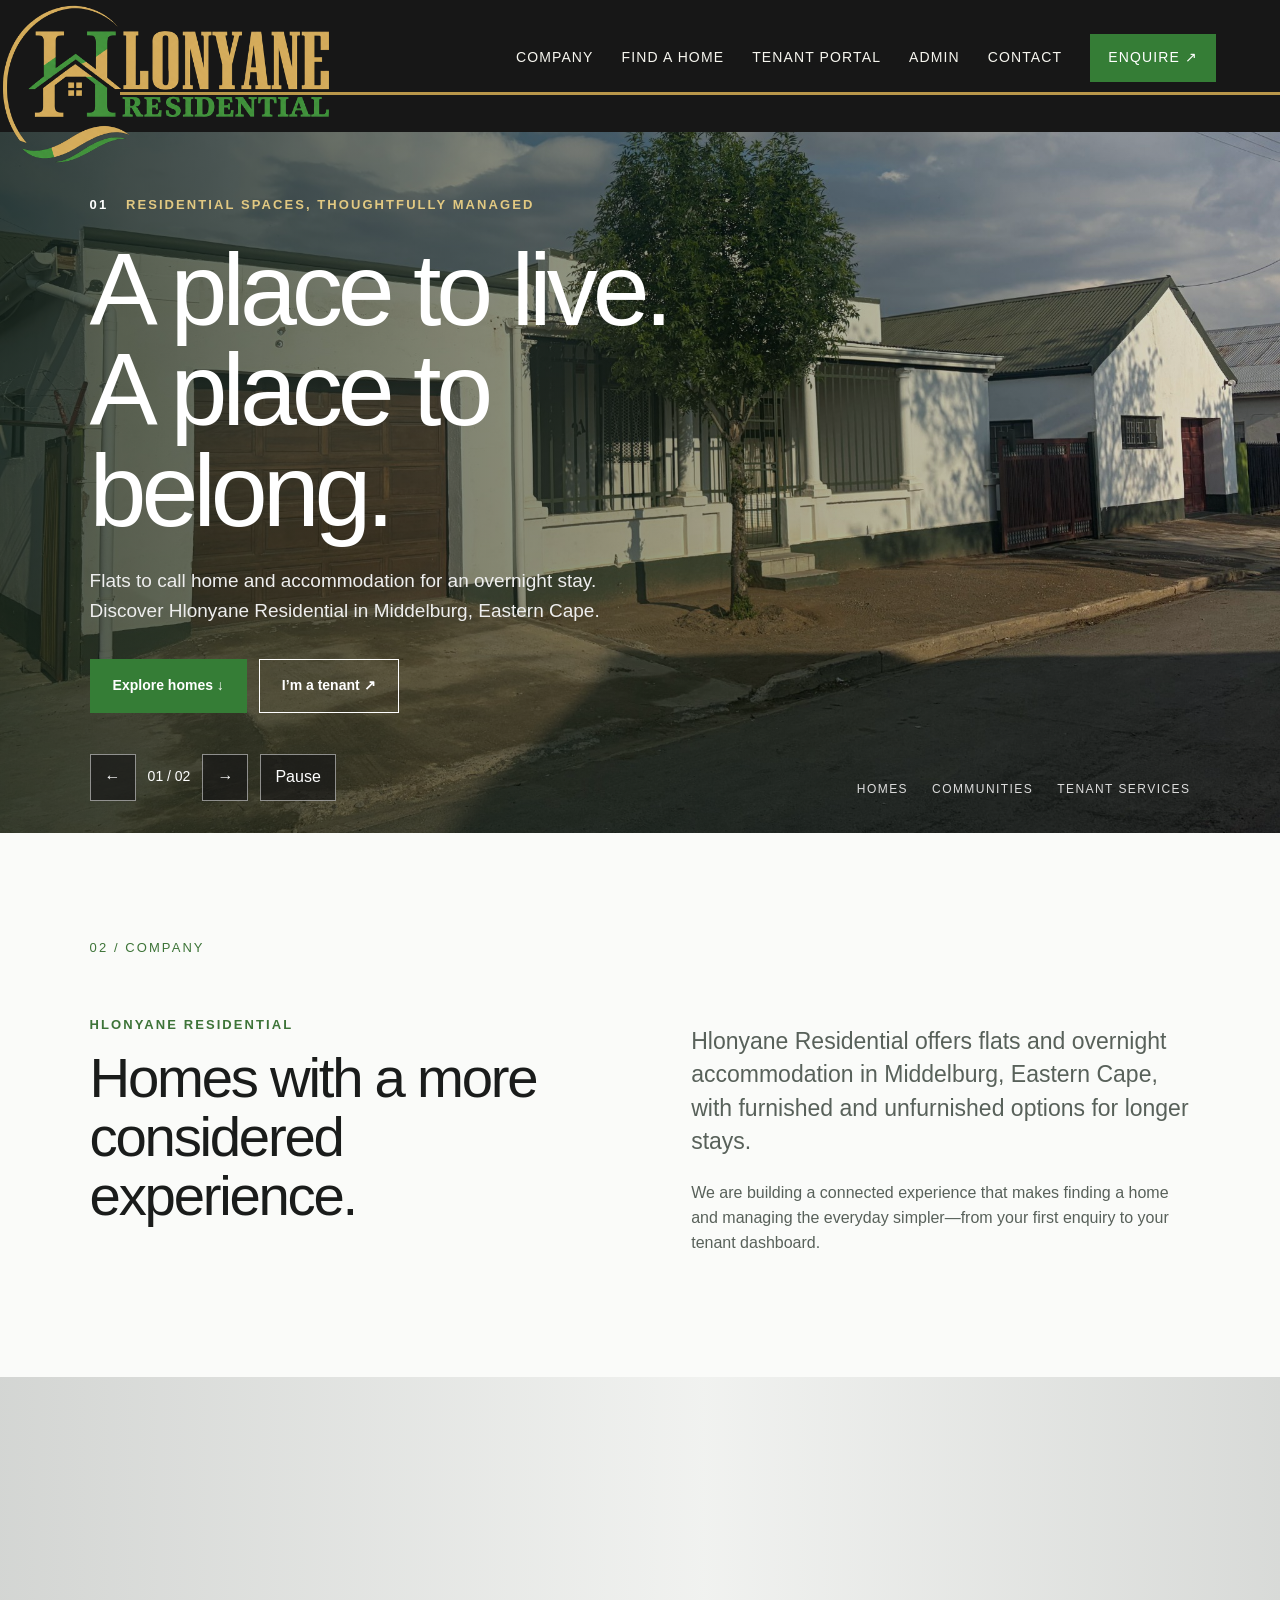
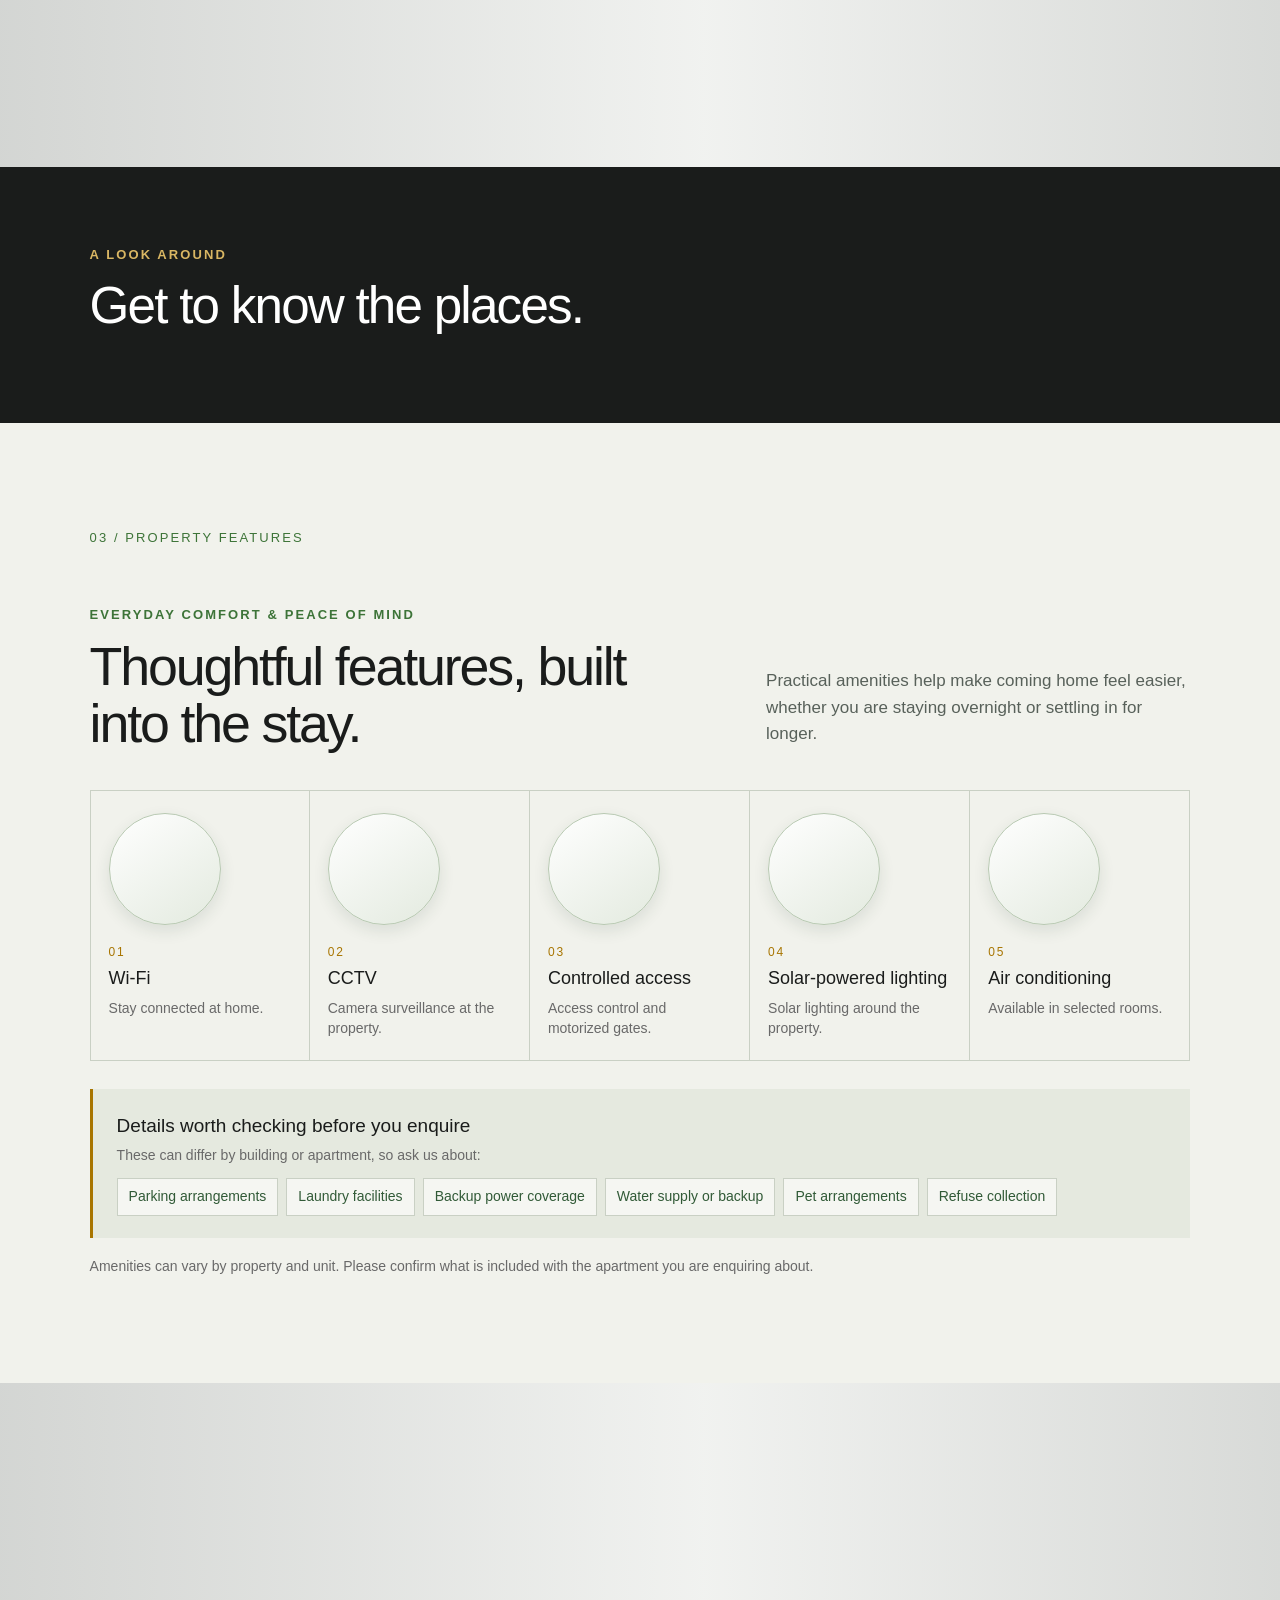
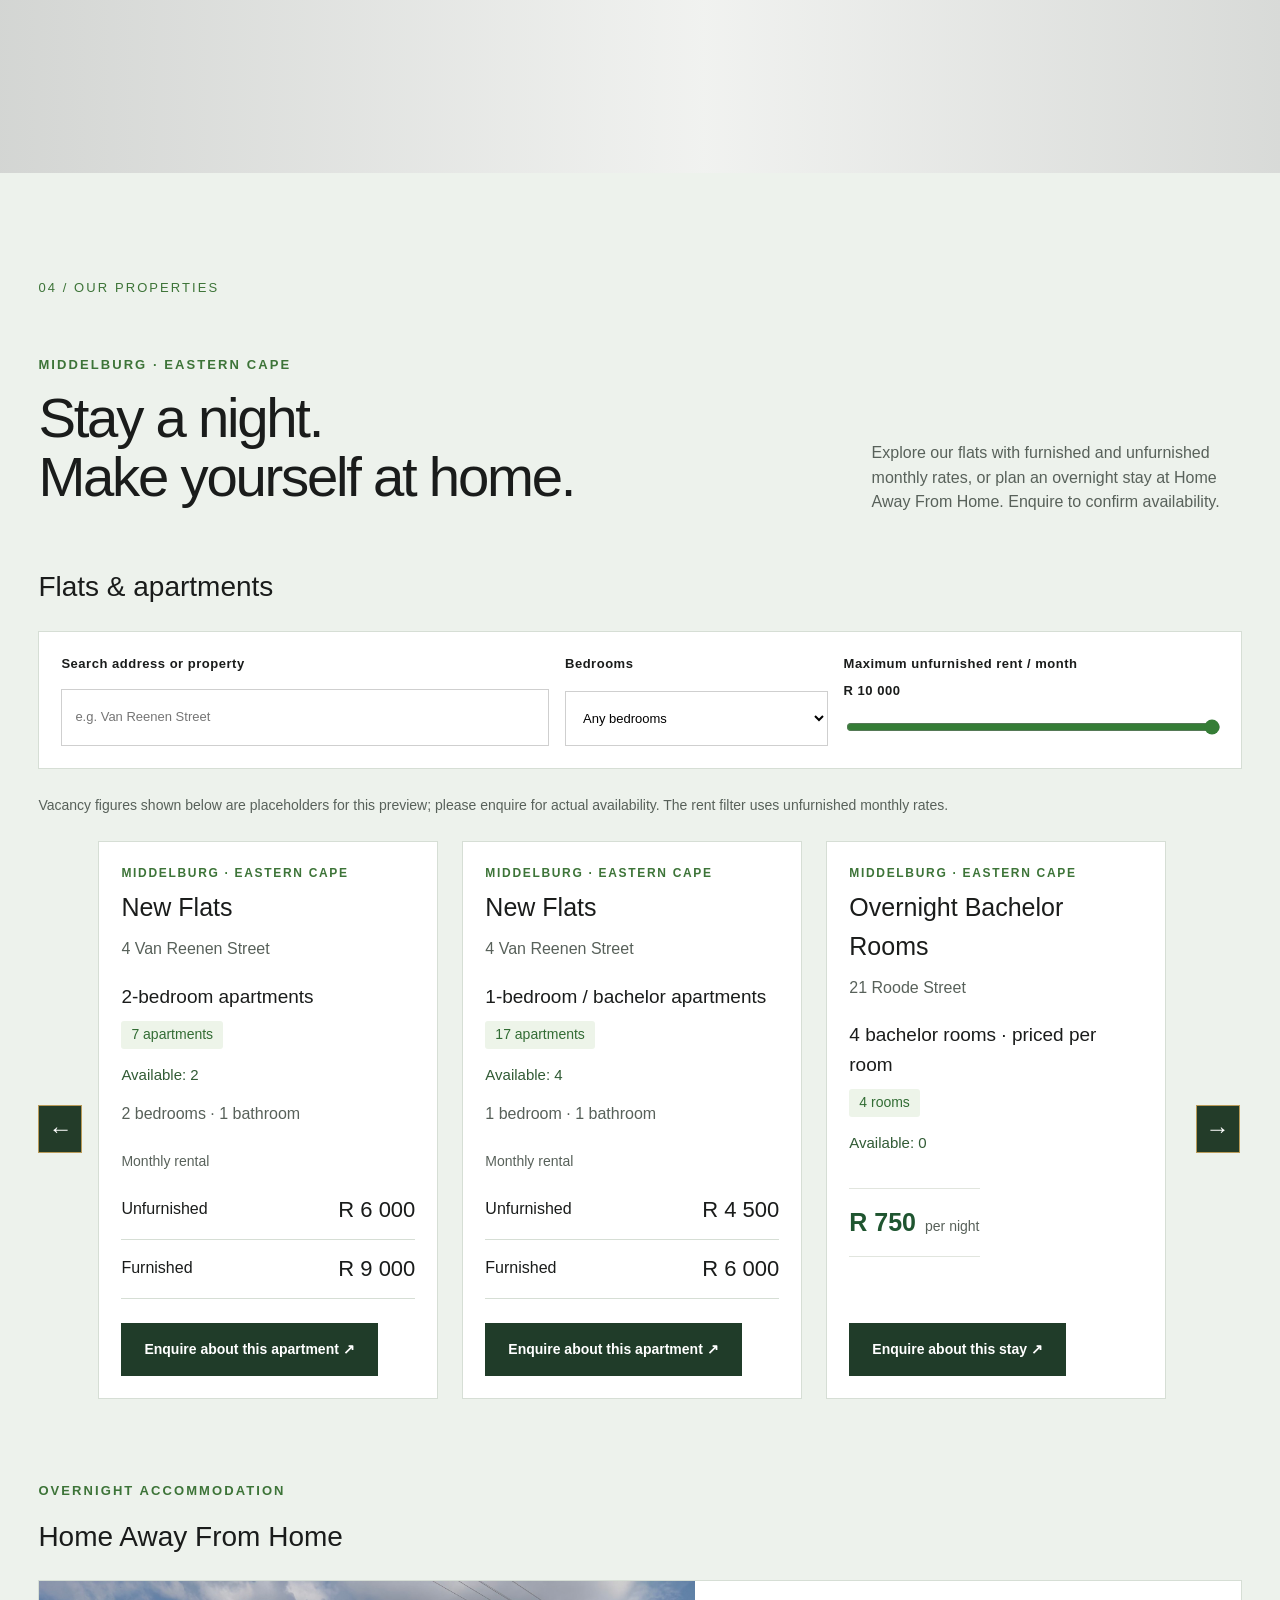
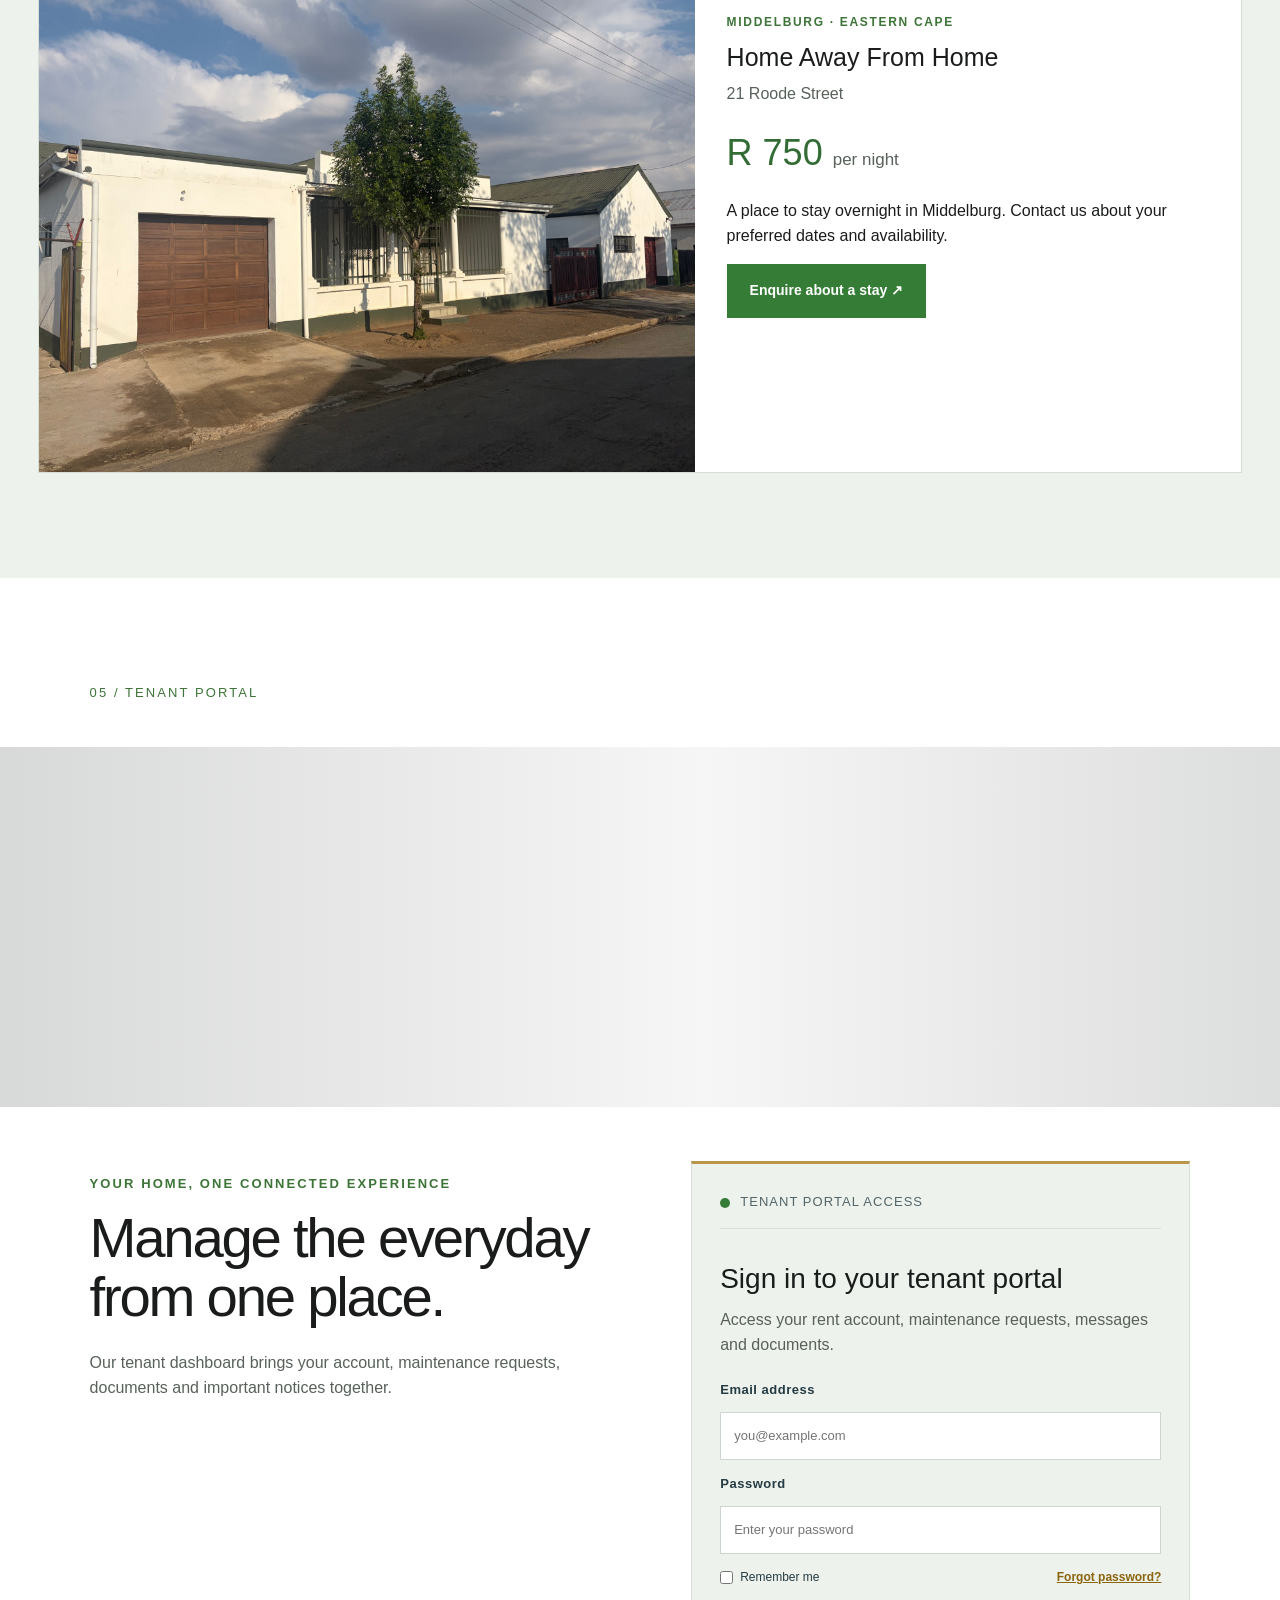
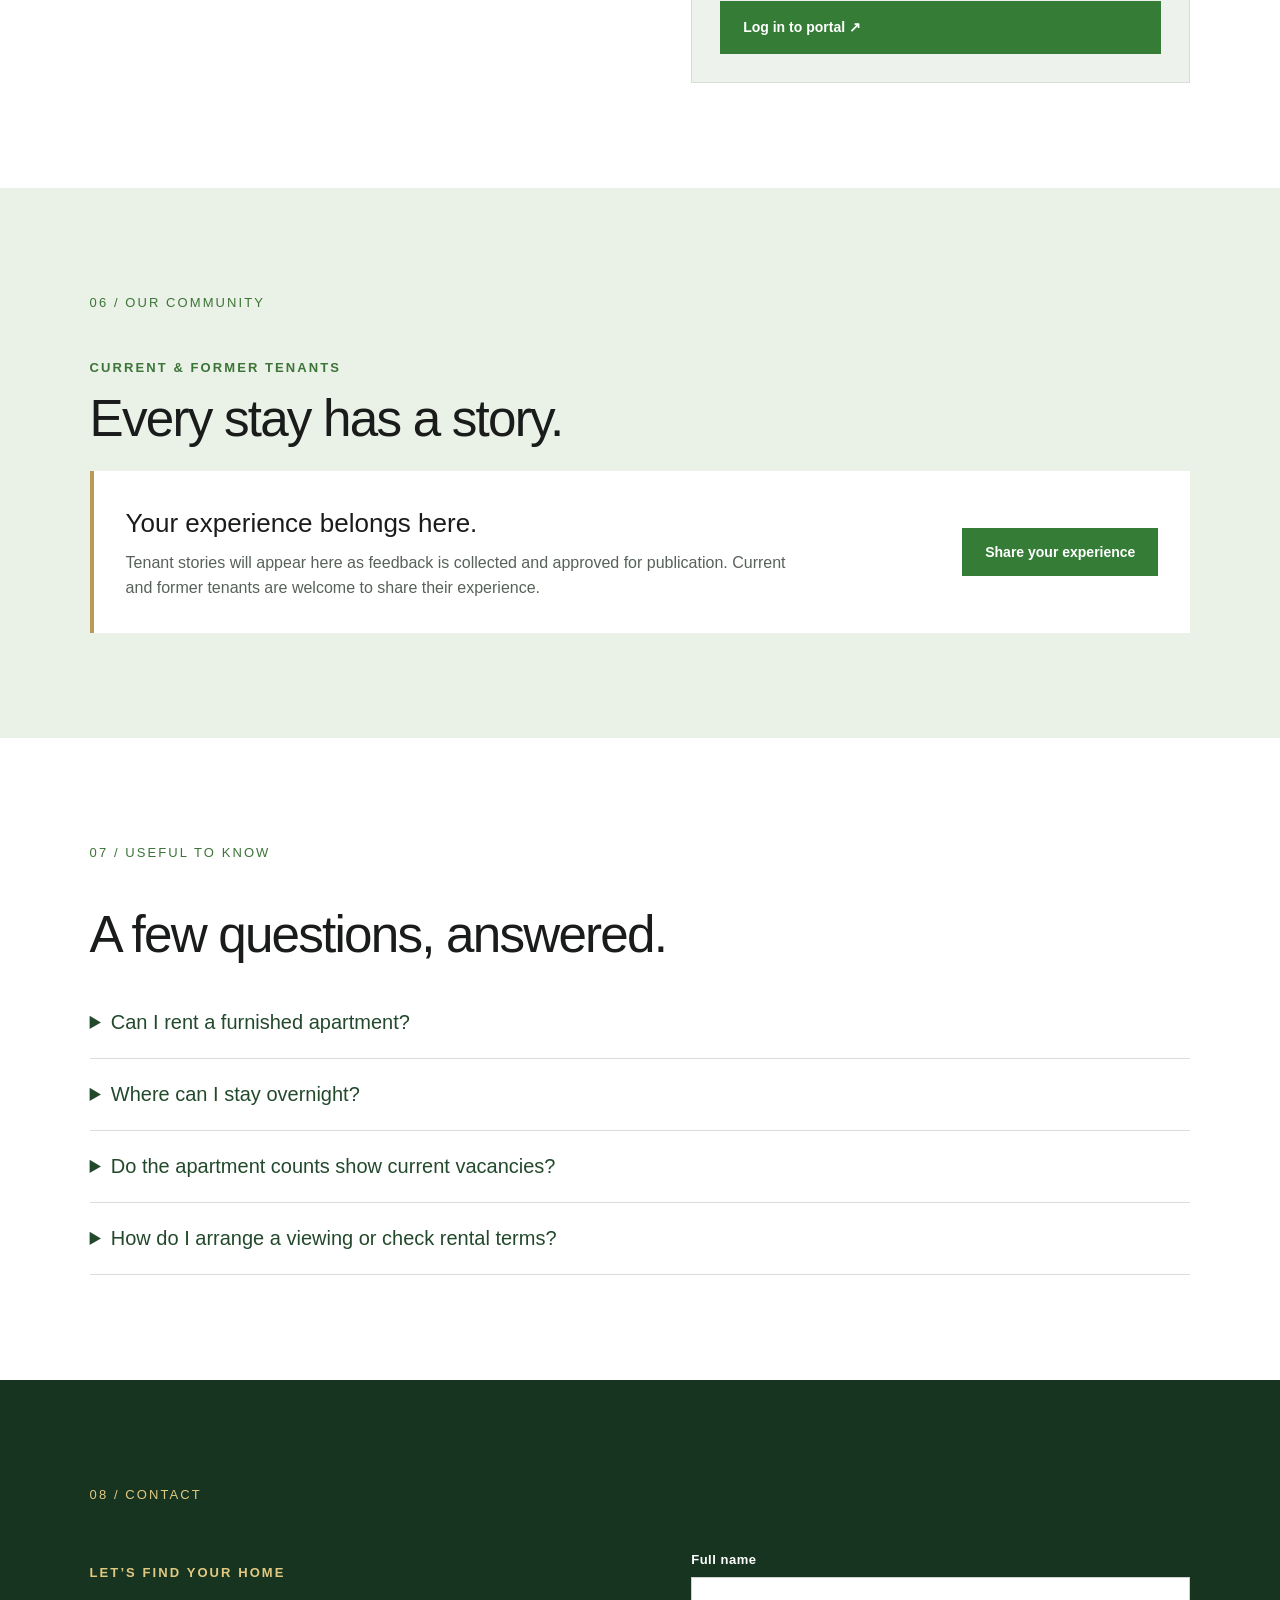
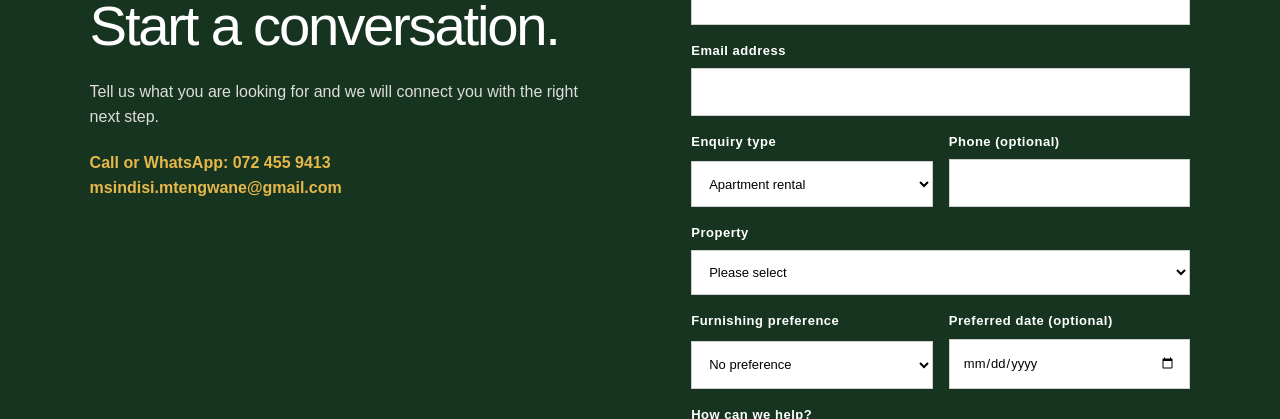
==== commit 96fa08b5: "Load header gap removal styling" ====
--- a/index.html
+++ b/index.html
@@ -7,7 +7,7 @@
 <meta name="site-version" content="4.2">
 <link rel="stylesheet" href="theme-v1.css">
 <link rel="stylesheet" href="properties-v1.1.css">
-<link rel="stylesheet" href="enhancements.css"><link rel="stylesheet" href="property-gallery-v2.9.css"><link rel="stylesheet" href="amenities-v3.0.css"><link rel="stylesheet" href="amenities-v3.1.css"><link rel="stylesheet" href="amenities-v3.4.css"><link rel="stylesheet" href="amenities-v3.5.css"><link rel="stylesheet" href="amenities-v3.6.css"><link rel="stylesheet" href="parallax-v3.8.css"><link rel="stylesheet" href="parallax-v3.9.css"><link rel="stylesheet" href="header-final.css?v=20261003-8">
+<link rel="stylesheet" href="enhancements.css"><link rel="stylesheet" href="property-gallery-v2.9.css"><link rel="stylesheet" href="amenities-v3.0.css"><link rel="stylesheet" href="amenities-v3.1.css"><link rel="stylesheet" href="amenities-v3.4.css"><link rel="stylesheet" href="amenities-v3.5.css"><link rel="stylesheet" href="amenities-v3.6.css"><link rel="stylesheet" href="parallax-v3.8.css"><link rel="stylesheet" href="parallax-v3.9.css"><link rel="stylesheet" href="header-final.css?v=20261003-9">
 </head>
 <body>
 <header class="site-header" id="top"><a class="brand" href="#top"><img src="assets/logo.png" alt="Hlonyane Residential"></a>
--- a/header-final.css
+++ b/header-final.css
@@ -20,7 +20,7 @@
 .site-header::after{
   content:"";
   position:absolute;
-  left:180px;
+  left:120px;
   right:0;
   top:92px;
   height:3px;
@@ -61,17 +61,28 @@
 }
 .site-header .site-nav a{font-size:14px}
 .site-header .menu-toggle{position:relative;z-index:25}
-.hero{padding-top:172px}
+.hero{
+  padding-top:172px;
+  background-image:url("property-photos/1.jpg")!important;
+  background-size:cover!important;
+  background-position:center!important;
+  background-repeat:no-repeat!important;
+}
 .hero-art{
+  top:0!important;
   background-image:url("property-photos/1.jpg");
   background-size:cover;
   background-position:center;
   background-repeat:no-repeat;
 }
+/* Pull the hero image up under the fixed header so the gold divider sits directly on the photograph. */
+@media(min-width:801px){
+  .hero{margin-top:-38px}
+}
 
 @media(max-width:1150px){
   .site-header{height:81px;min-height:81px;padding-left:315px;padding-right:3vw}
-  .site-header::after{left:155px;top:81px}
+  .site-header::after{left:104px;top:81px}
   .site-header .brand{left:-8px;top:-27px;width:300px;height:153px}
   .site-header .brand img{width:300px!important;height:153px!important}
   .site-header .site-nav{gap:16px;transform:translateY(-6px)}
@@ -87,5 +98,5 @@
   .site-header .brand img{width:220px!important;height:112px!important}
   .site-header .menu-toggle{display:block;margin-left:auto}
   .site-header .site-nav{top:72px;background:#171717;border-bottom:1px solid #b9974a;transform:none}
-  .hero{padding-top:136px}
+  .hero{padding-top:136px;margin-top:0}
 }
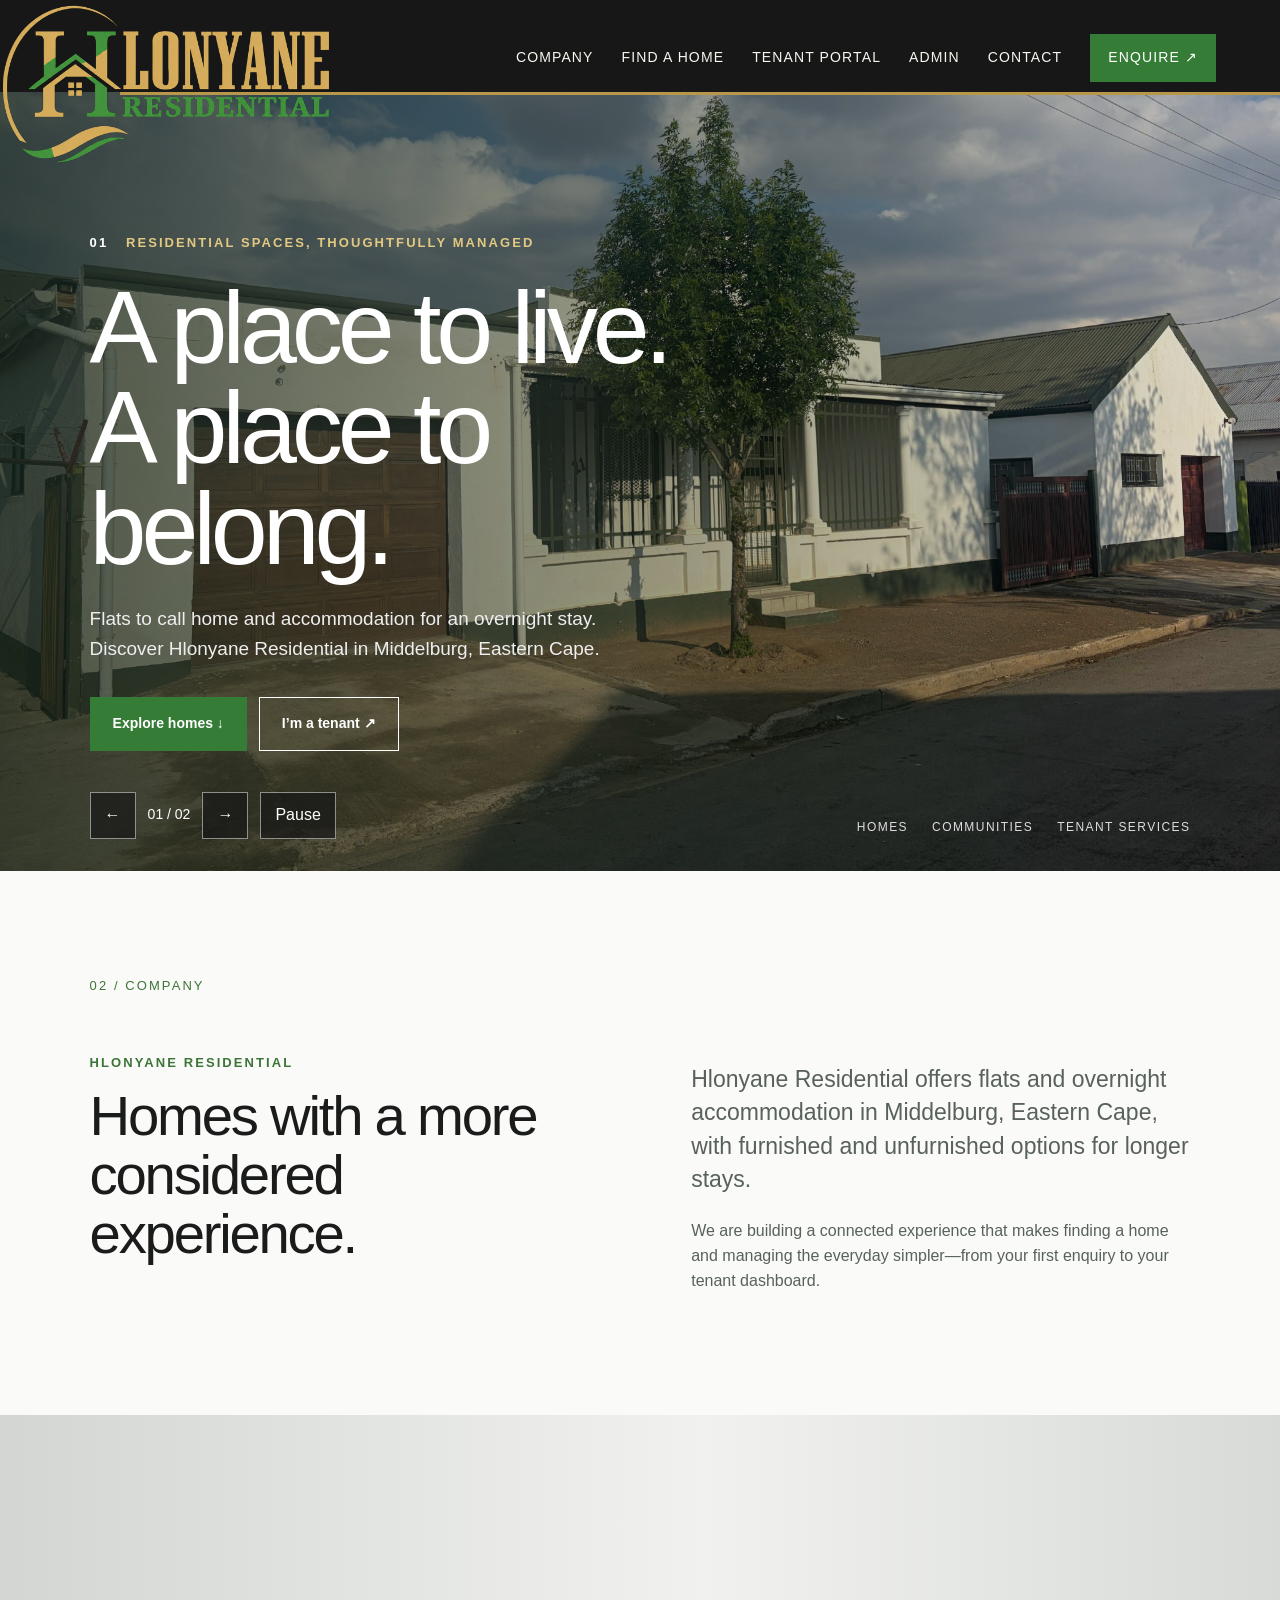
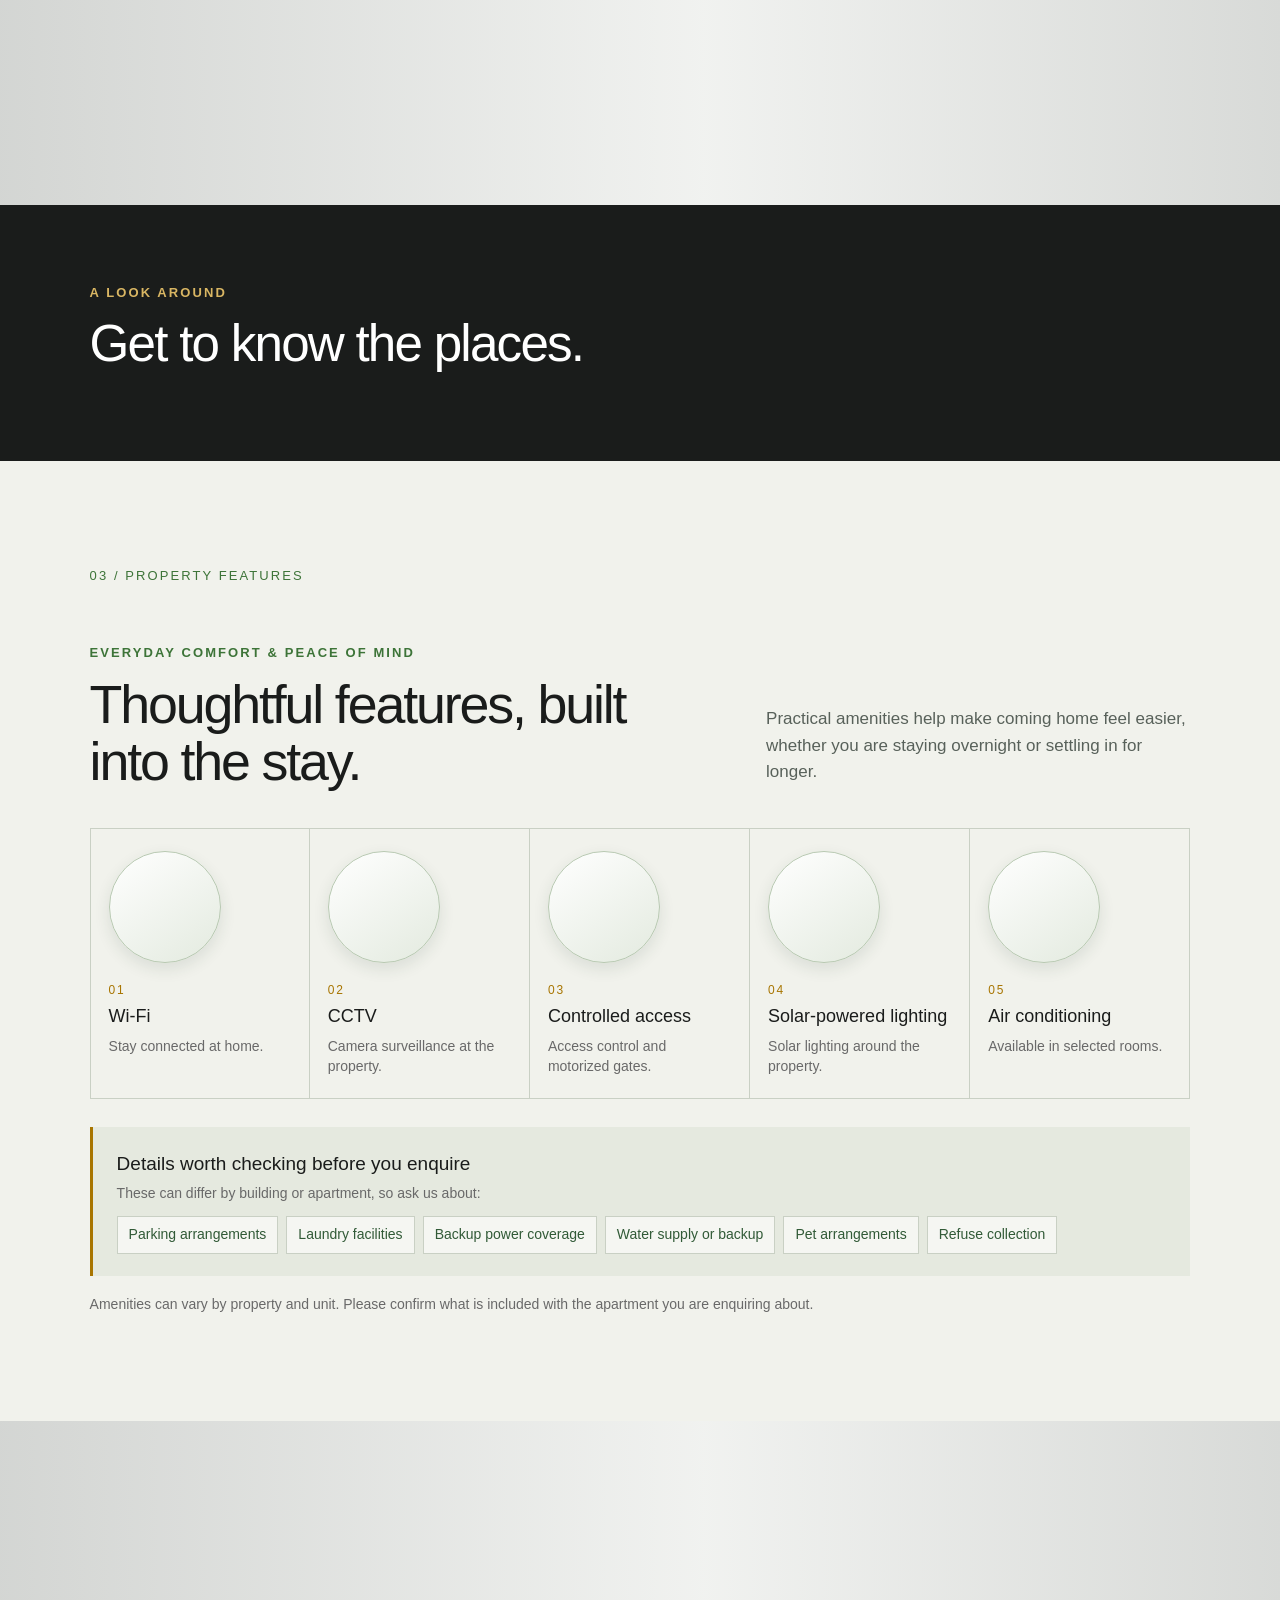
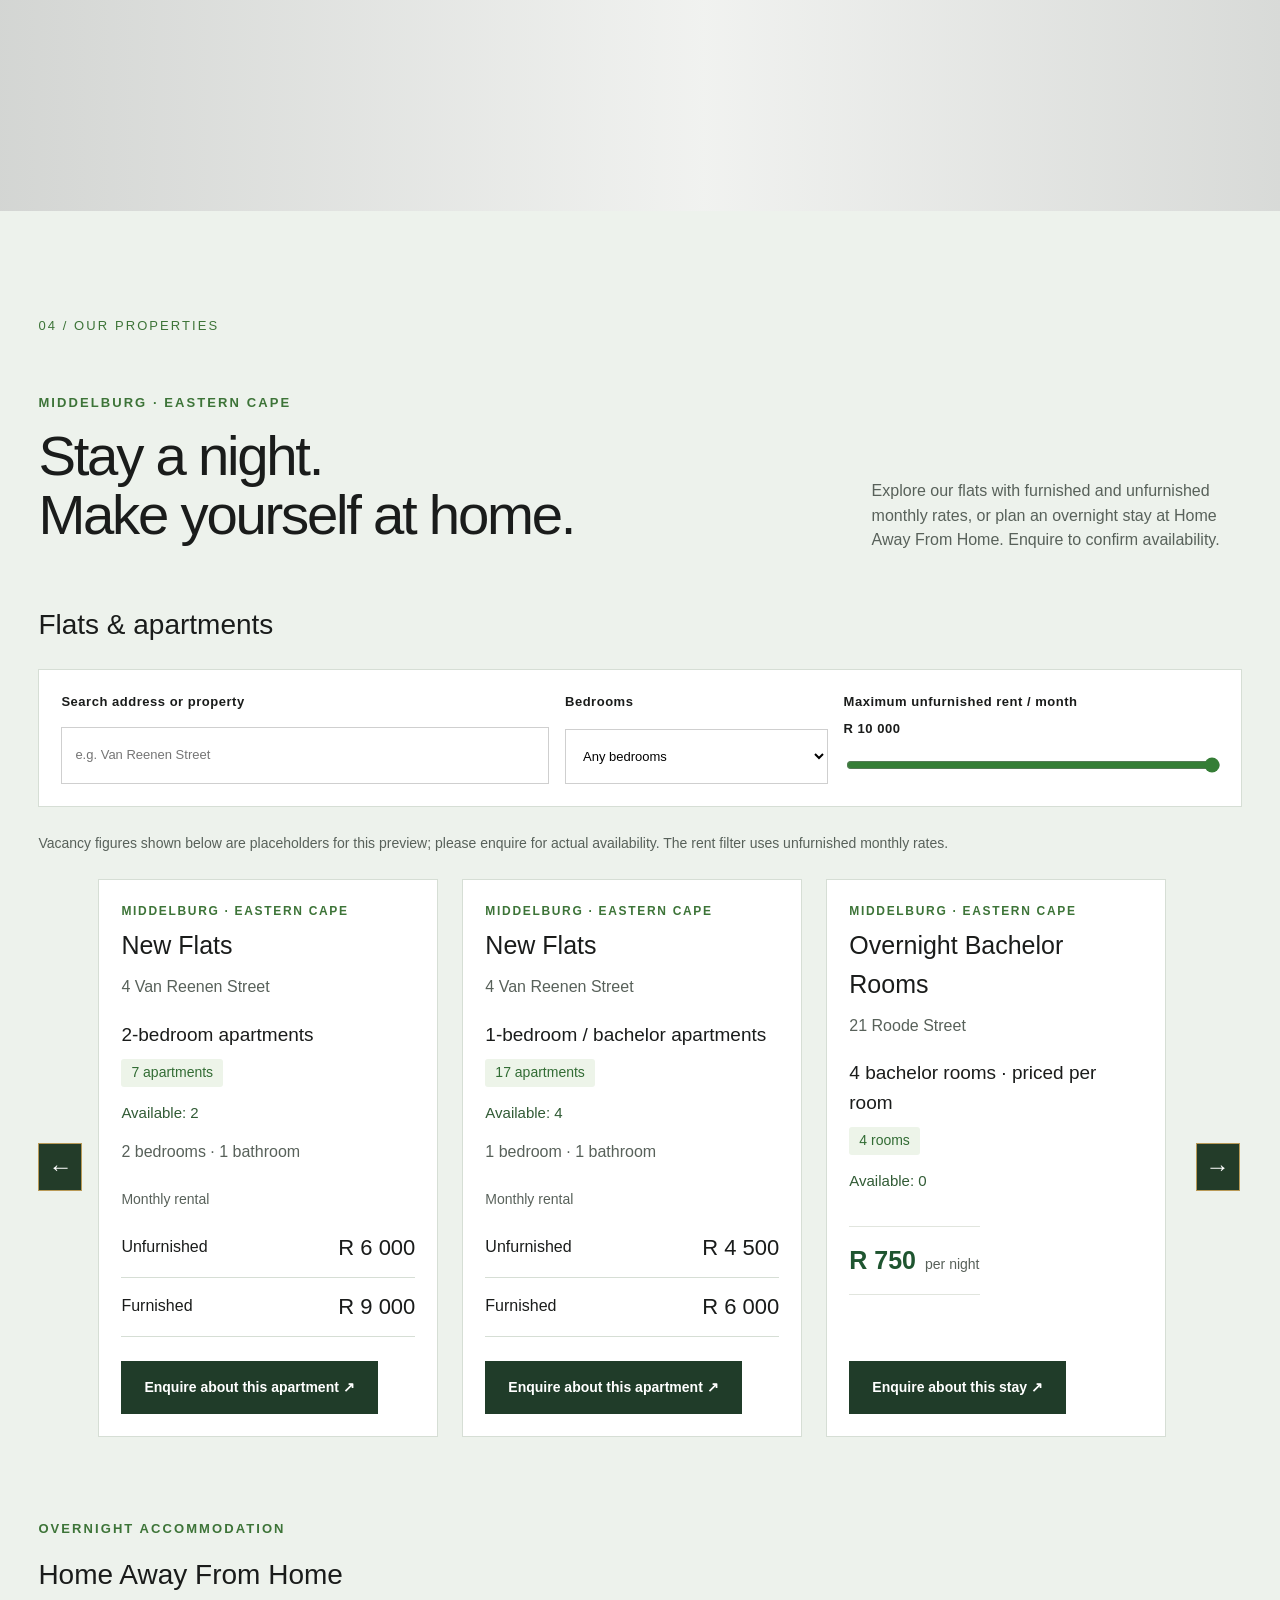
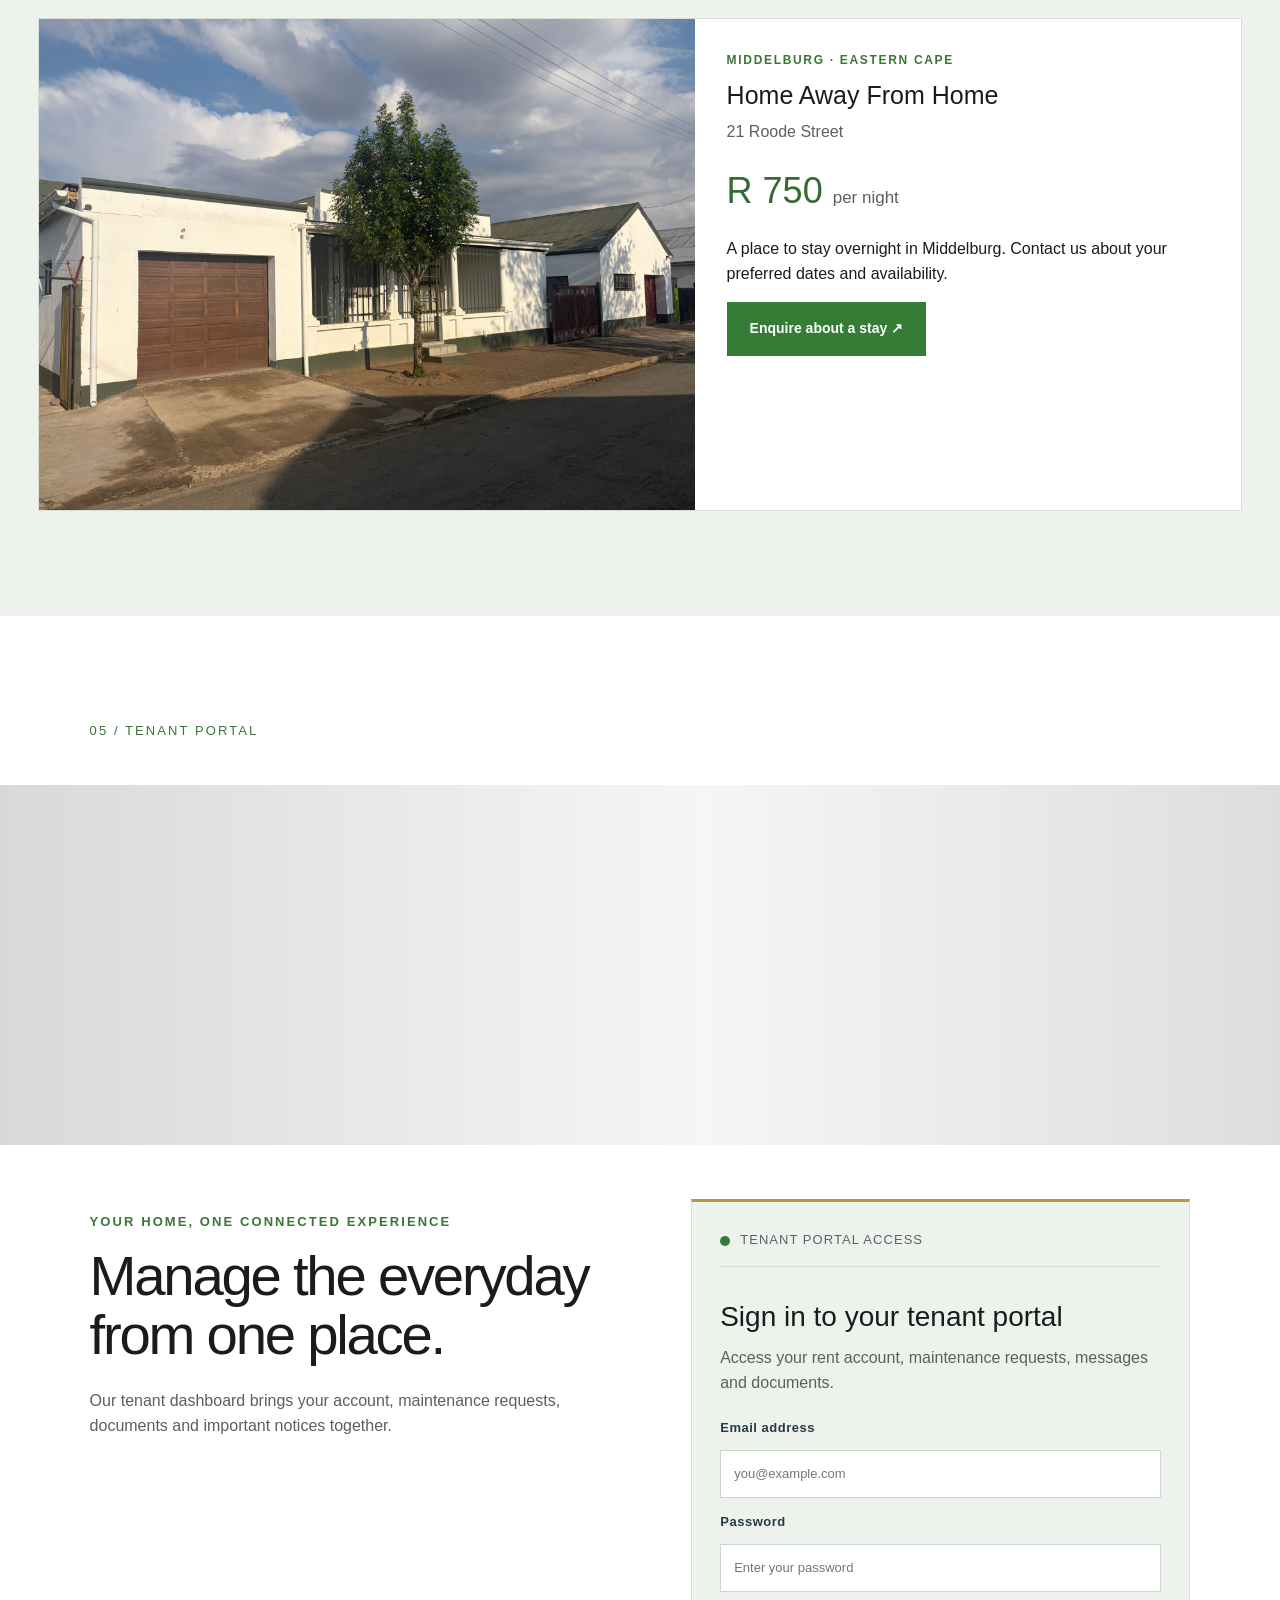
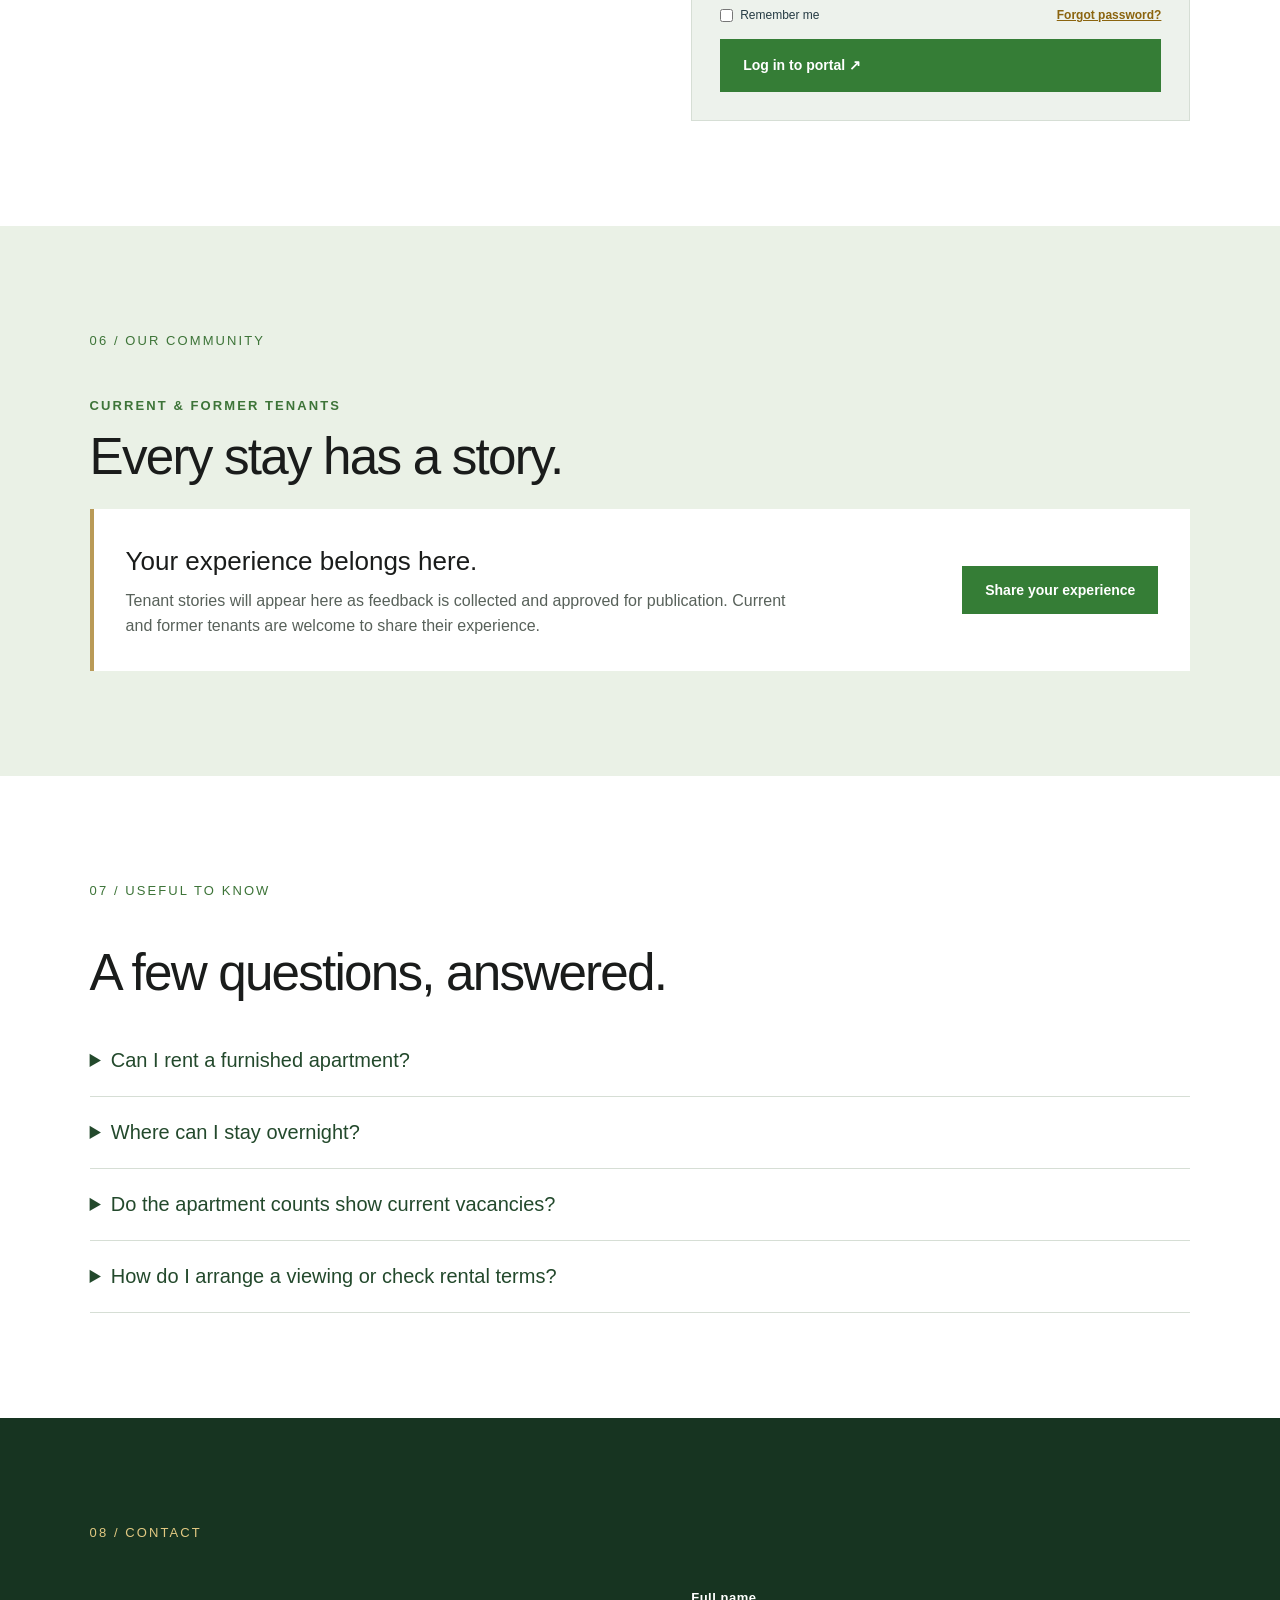
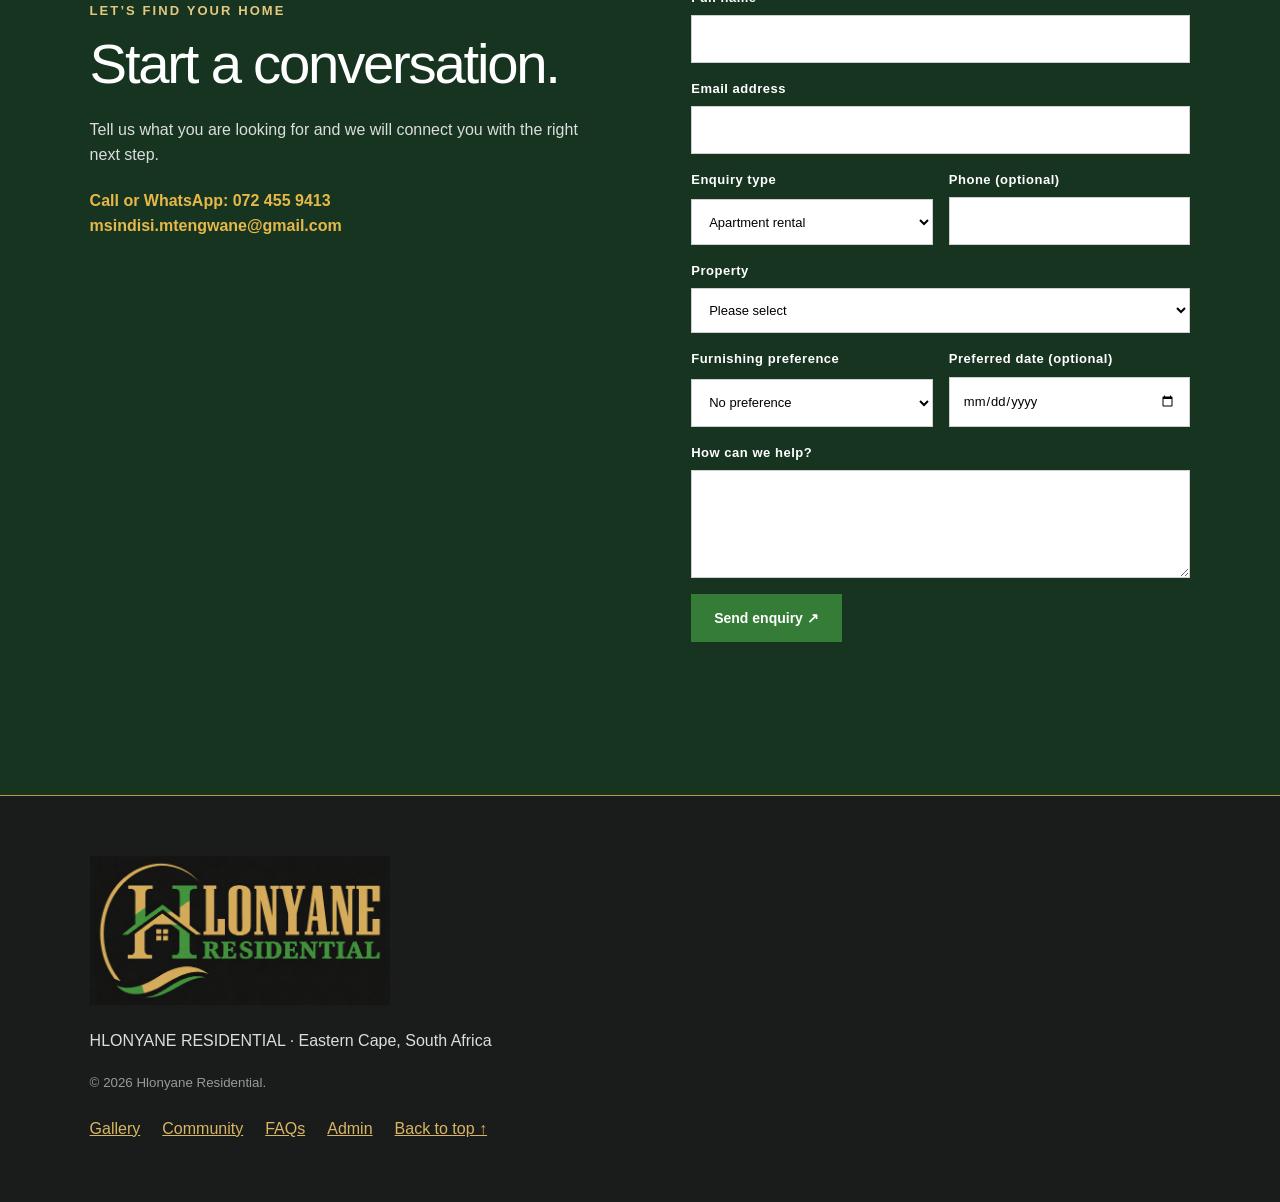
==== commit d21fe9d1: "Force transparent header band fix to load" ====
--- a/index.html
+++ b/index.html
@@ -7,7 +7,7 @@
 <meta name="site-version" content="4.2">
 <link rel="stylesheet" href="theme-v1.css">
 <link rel="stylesheet" href="properties-v1.1.css">
-<link rel="stylesheet" href="enhancements.css"><link rel="stylesheet" href="property-gallery-v2.9.css"><link rel="stylesheet" href="amenities-v3.0.css"><link rel="stylesheet" href="amenities-v3.1.css"><link rel="stylesheet" href="amenities-v3.4.css"><link rel="stylesheet" href="amenities-v3.5.css"><link rel="stylesheet" href="amenities-v3.6.css"><link rel="stylesheet" href="parallax-v3.8.css"><link rel="stylesheet" href="parallax-v3.9.css"><link rel="stylesheet" href="header-final.css?v=20261003-9">
+<link rel="stylesheet" href="enhancements.css"><link rel="stylesheet" href="property-gallery-v2.9.css"><link rel="stylesheet" href="amenities-v3.0.css"><link rel="stylesheet" href="amenities-v3.1.css"><link rel="stylesheet" href="amenities-v3.4.css"><link rel="stylesheet" href="amenities-v3.5.css"><link rel="stylesheet" href="amenities-v3.6.css"><link rel="stylesheet" href="parallax-v3.8.css"><link rel="stylesheet" href="parallax-v3.9.css"><link rel="stylesheet" href="header-final.css?v=20261003-10">
 </head>
 <body>
 <header class="site-header" id="top"><a class="brand" href="#top"><img src="assets/logo.png" alt="Hlonyane Residential"></a>
--- a/header-final.css
+++ b/header-final.css
@@ -14,8 +14,20 @@
   align-items:center;
   justify-content:space-between;
   overflow:visible;
+  background:transparent!important;
+  border-bottom:0;
+}
+/* Paint only the actual header band. Any overflow below the gold line remains transparent so the hero shows through. */
+.site-header::before{
+  content:"";
+  position:absolute;
+  left:0;
+  right:0;
+  top:0;
+  height:92px;
   background:#171717;
-  border-bottom:0;
+  z-index:21;
+  pointer-events:none;
 }
 .site-header::after{
   content:"";
@@ -62,6 +74,7 @@
 .site-header .site-nav a{font-size:14px}
 .site-header .menu-toggle{position:relative;z-index:25}
 .hero{
+  margin-top:0!important;
   padding-top:172px;
   background-image:url("property-photos/1.jpg")!important;
   background-size:cover!important;
@@ -75,13 +88,10 @@
   background-position:center;
   background-repeat:no-repeat;
 }
-/* Pull the hero image up under the fixed header so the gold divider sits directly on the photograph. */
-@media(min-width:801px){
-  .hero{margin-top:-38px}
-}
 
 @media(max-width:1150px){
   .site-header{height:81px;min-height:81px;padding-left:315px;padding-right:3vw}
+  .site-header::before{height:81px}
   .site-header::after{left:104px;top:81px}
   .site-header .brand{left:-8px;top:-27px;width:300px;height:153px}
   .site-header .brand img{width:300px!important;height:153px!important}
@@ -93,10 +103,11 @@
 @media(max-width:800px){
   html{scroll-padding-top:80px}
   .site-header{height:72px;min-height:72px;padding:0 18px}
+  .site-header::before{height:59px}
   .site-header::after{left:38px;top:59px;height:2px}
   .site-header .brand{left:-6px;top:-20px;width:220px;height:112px}
   .site-header .brand img{width:220px!important;height:112px!important}
   .site-header .menu-toggle{display:block;margin-left:auto}
   .site-header .site-nav{top:72px;background:#171717;border-bottom:1px solid #b9974a;transform:none}
-  .hero{padding-top:136px;margin-top:0}
+  .hero{padding-top:136px;margin-top:0!important}
 }
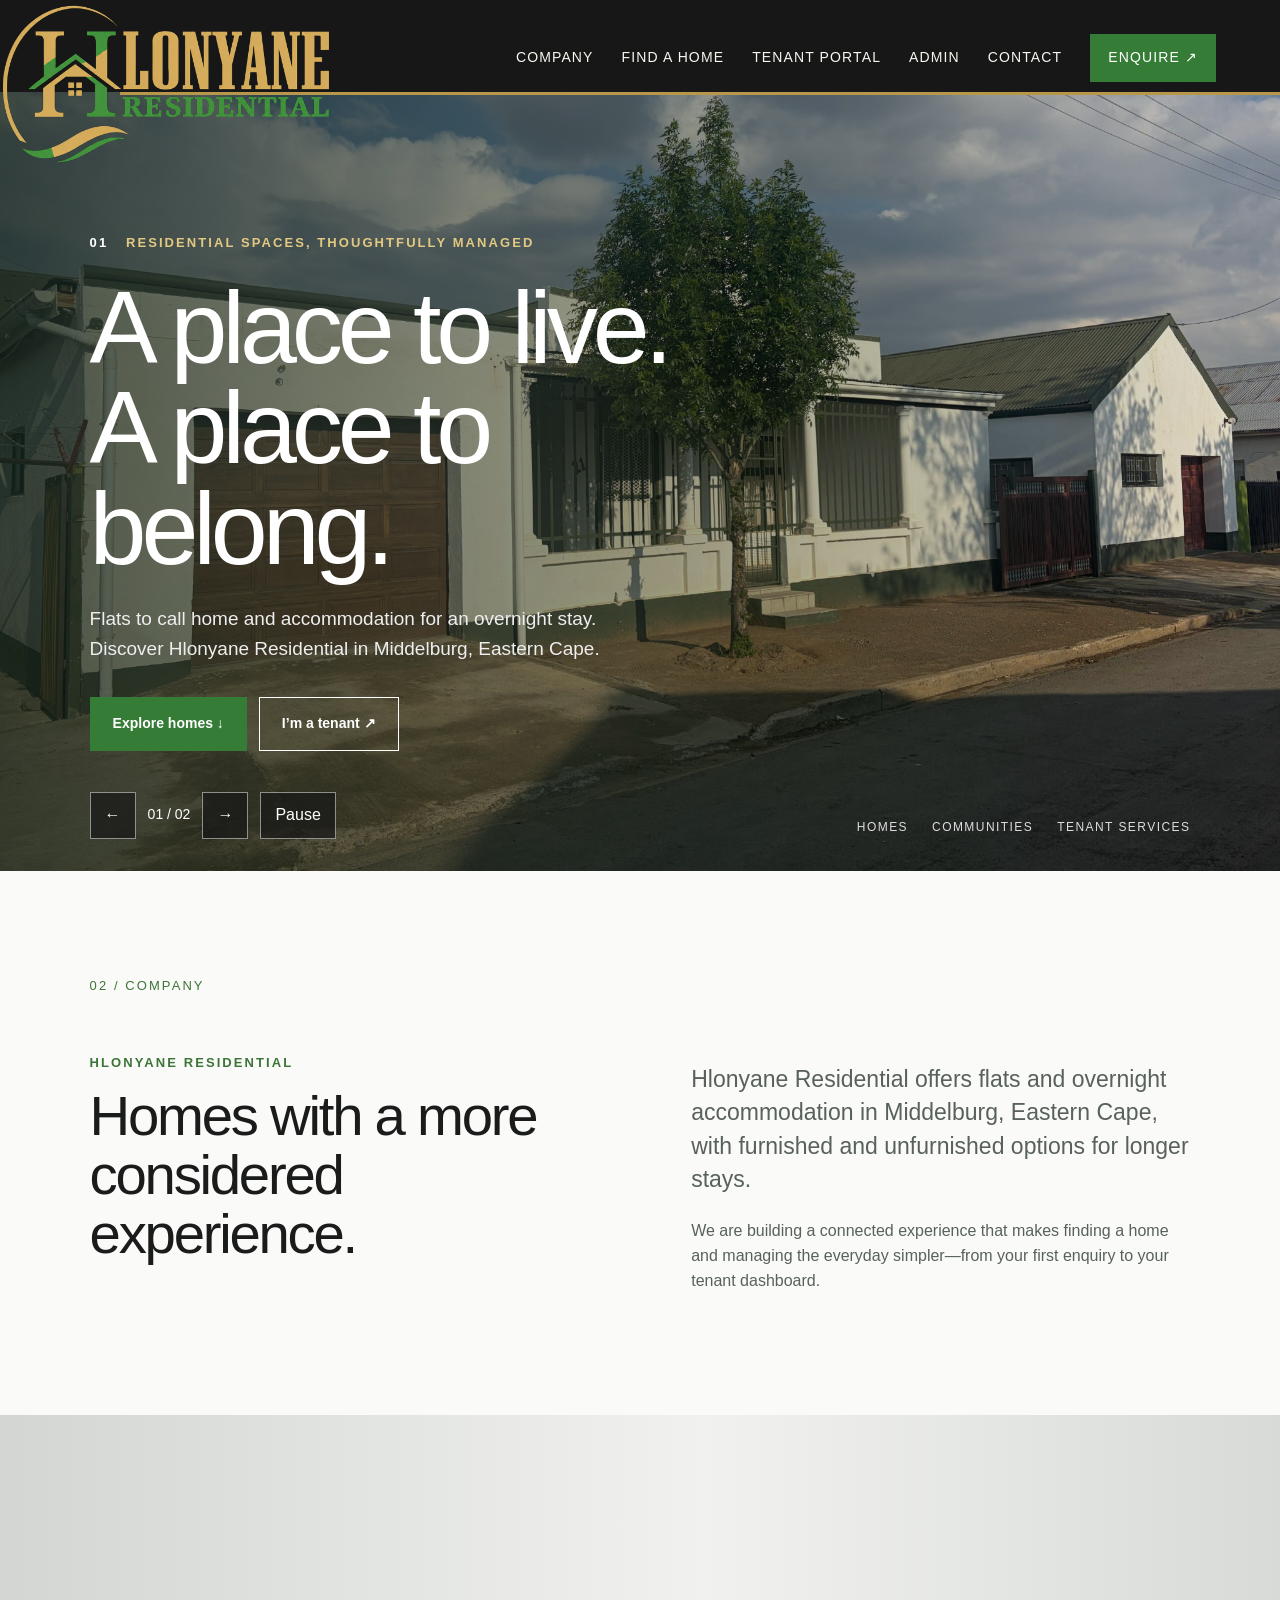
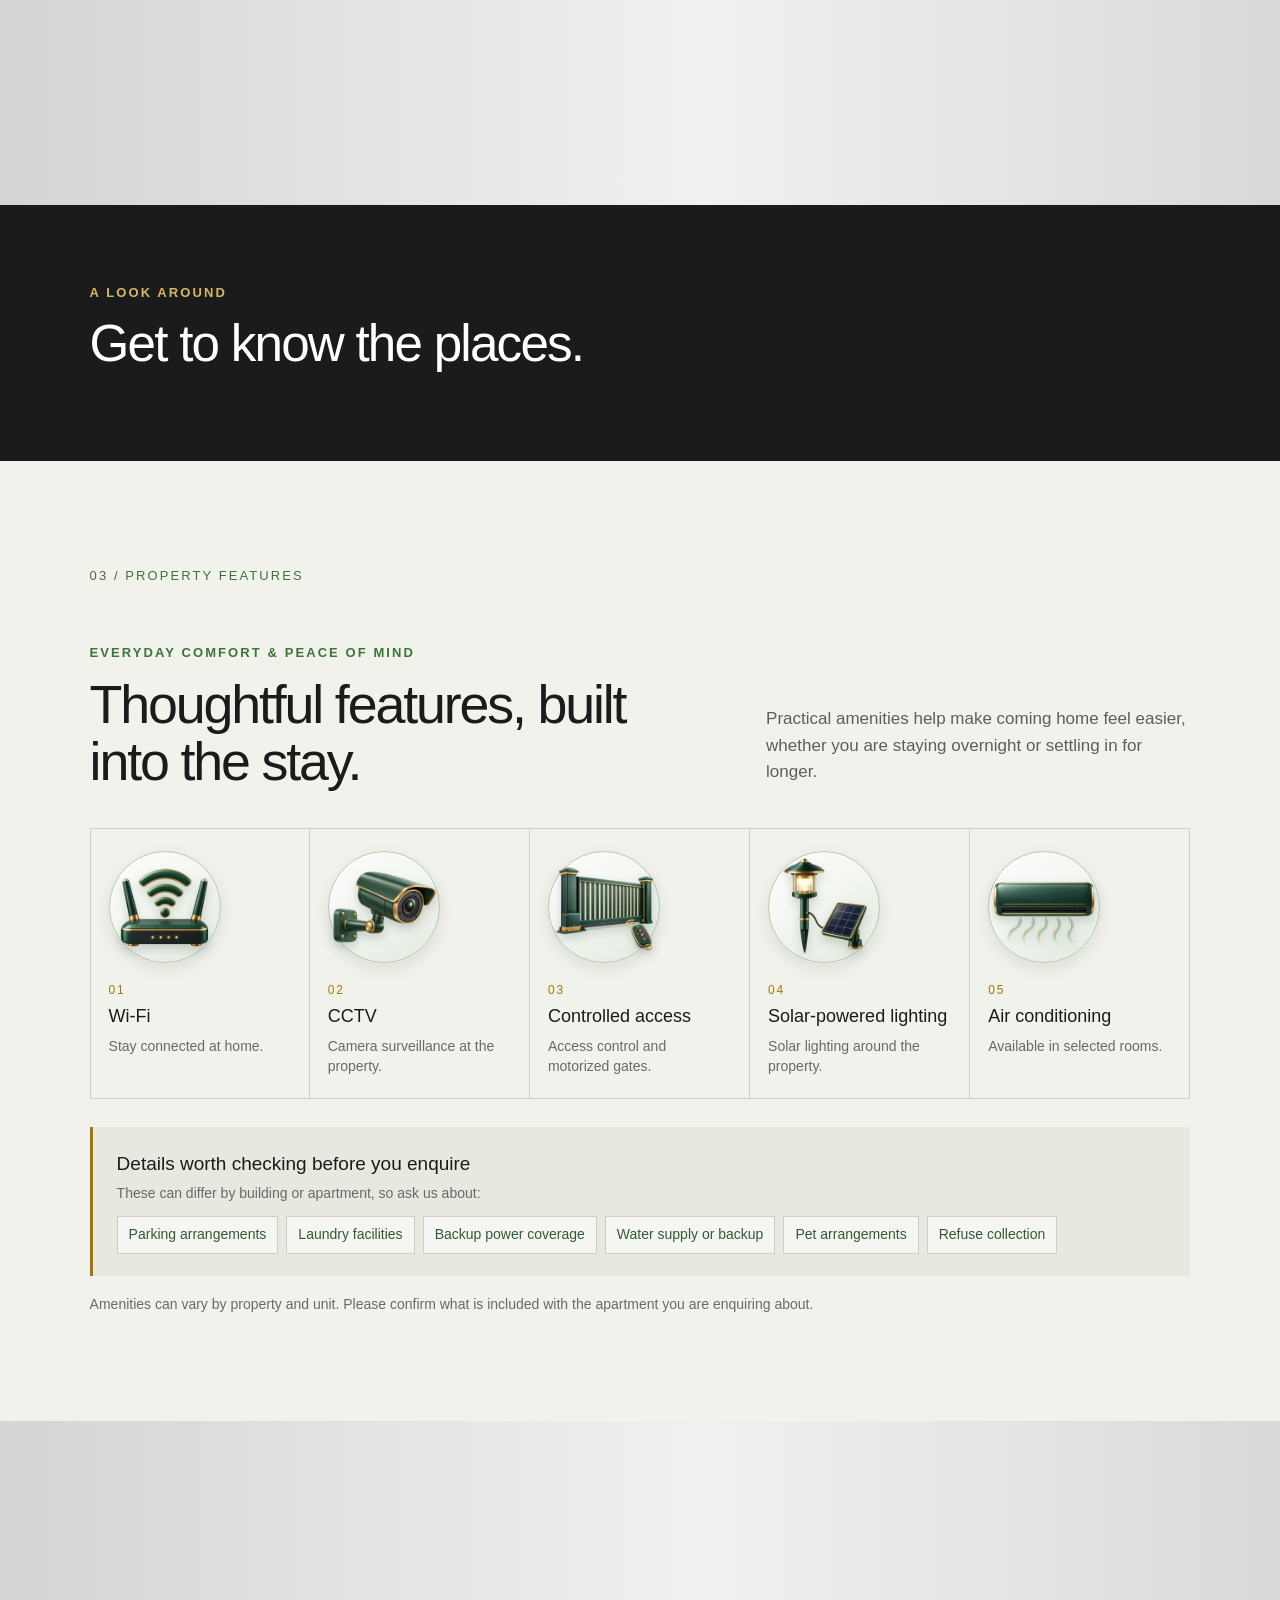
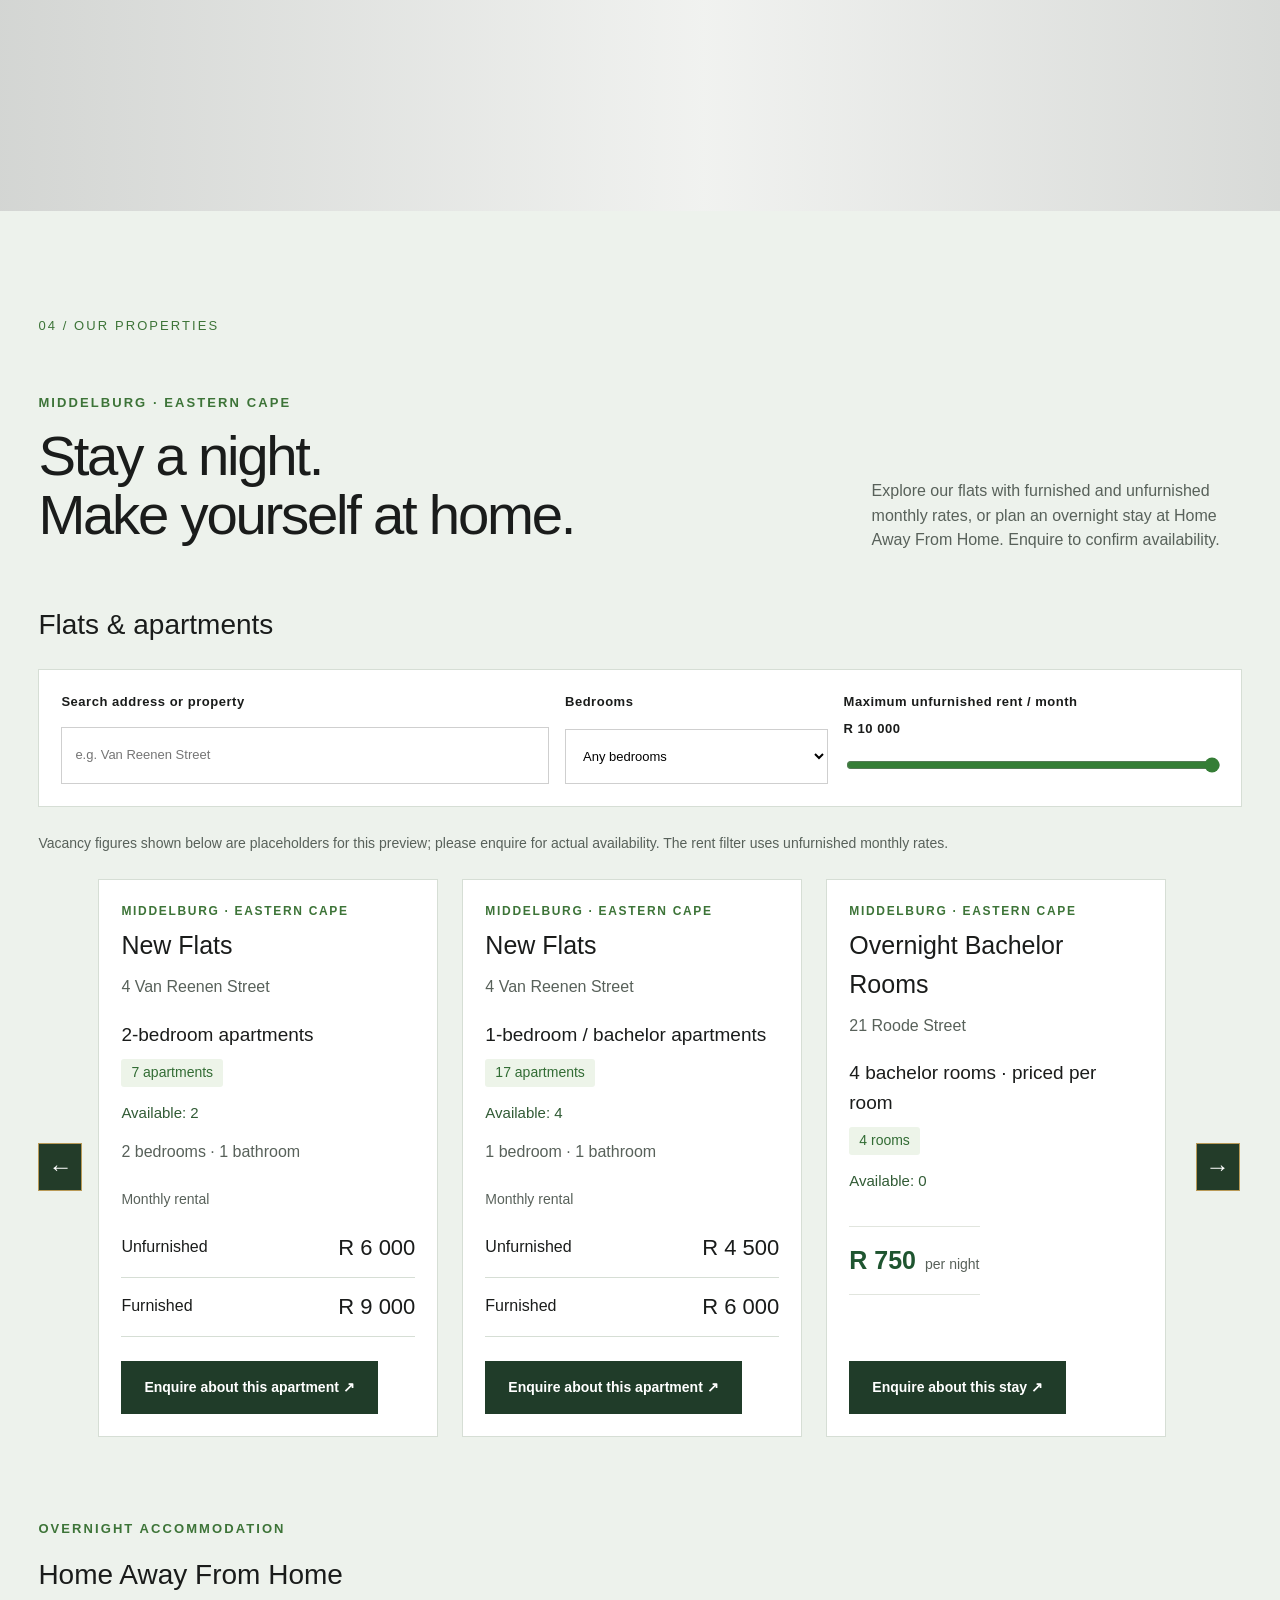
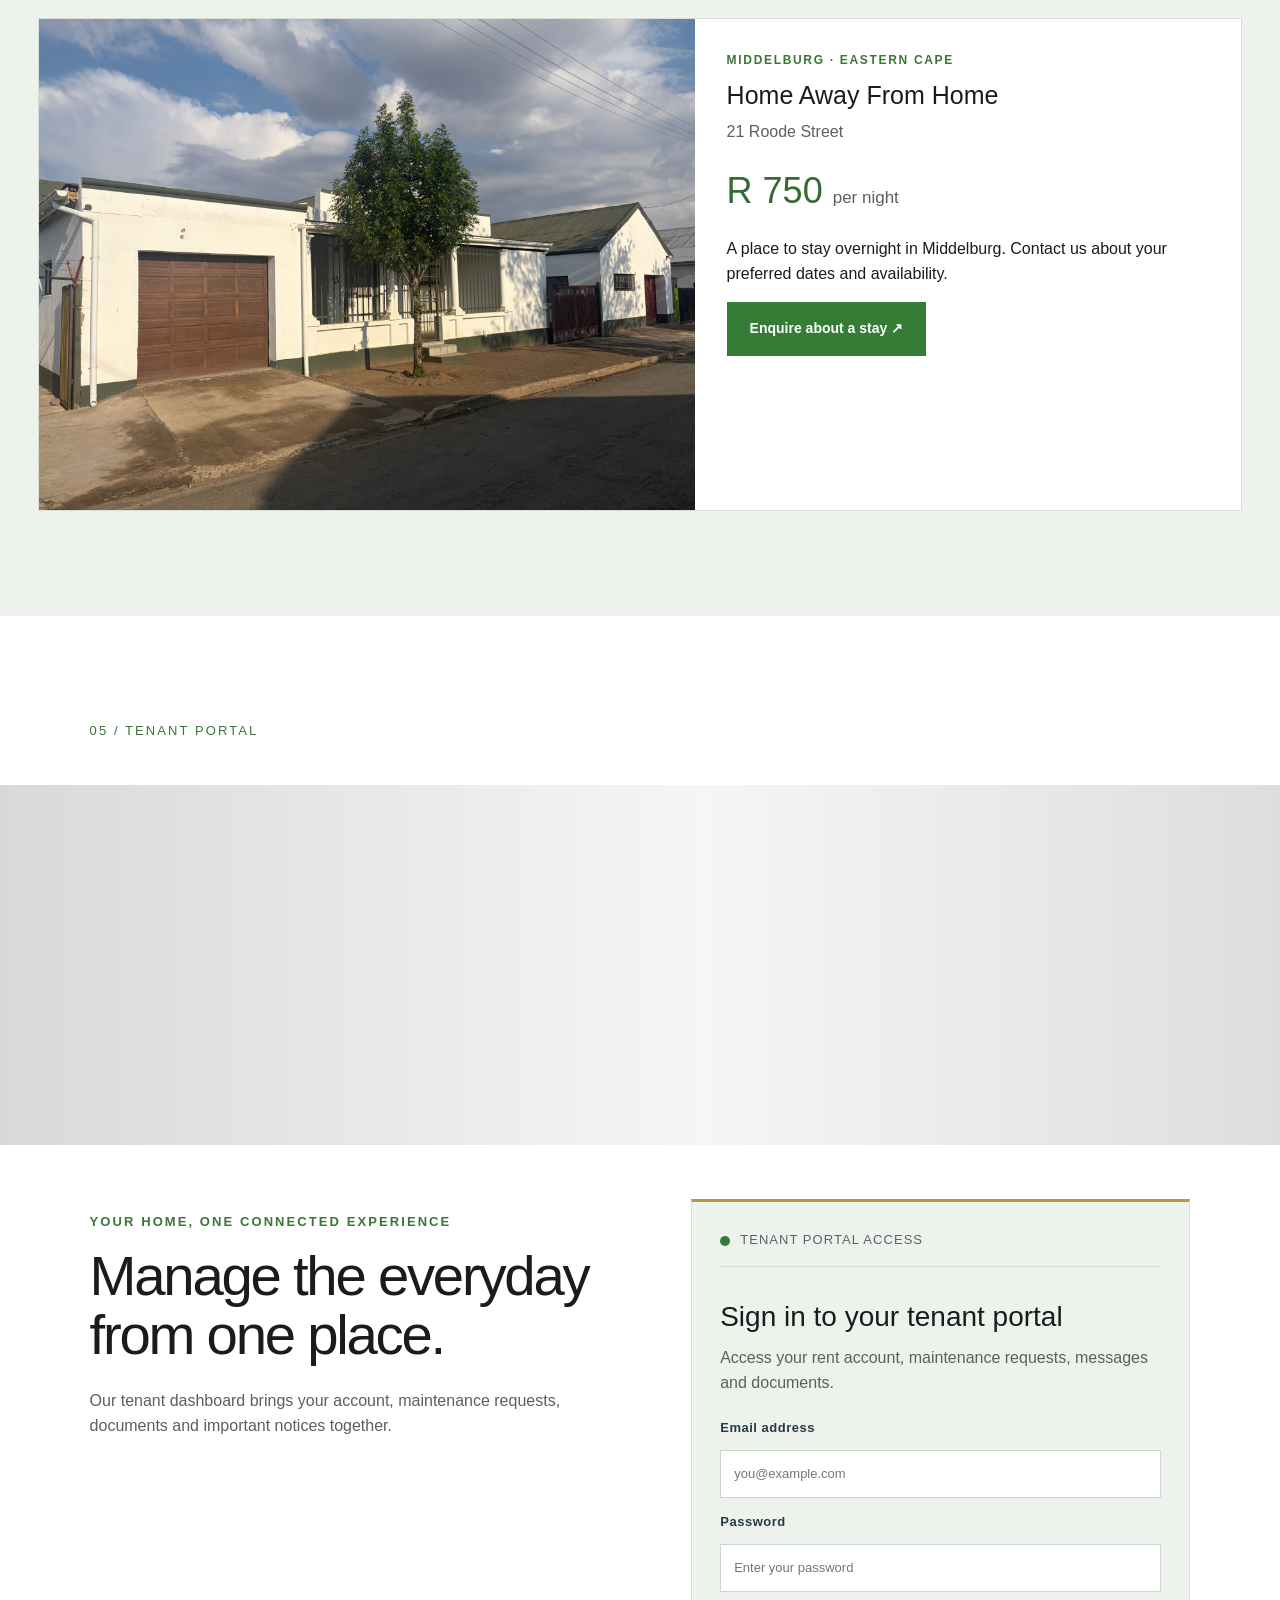
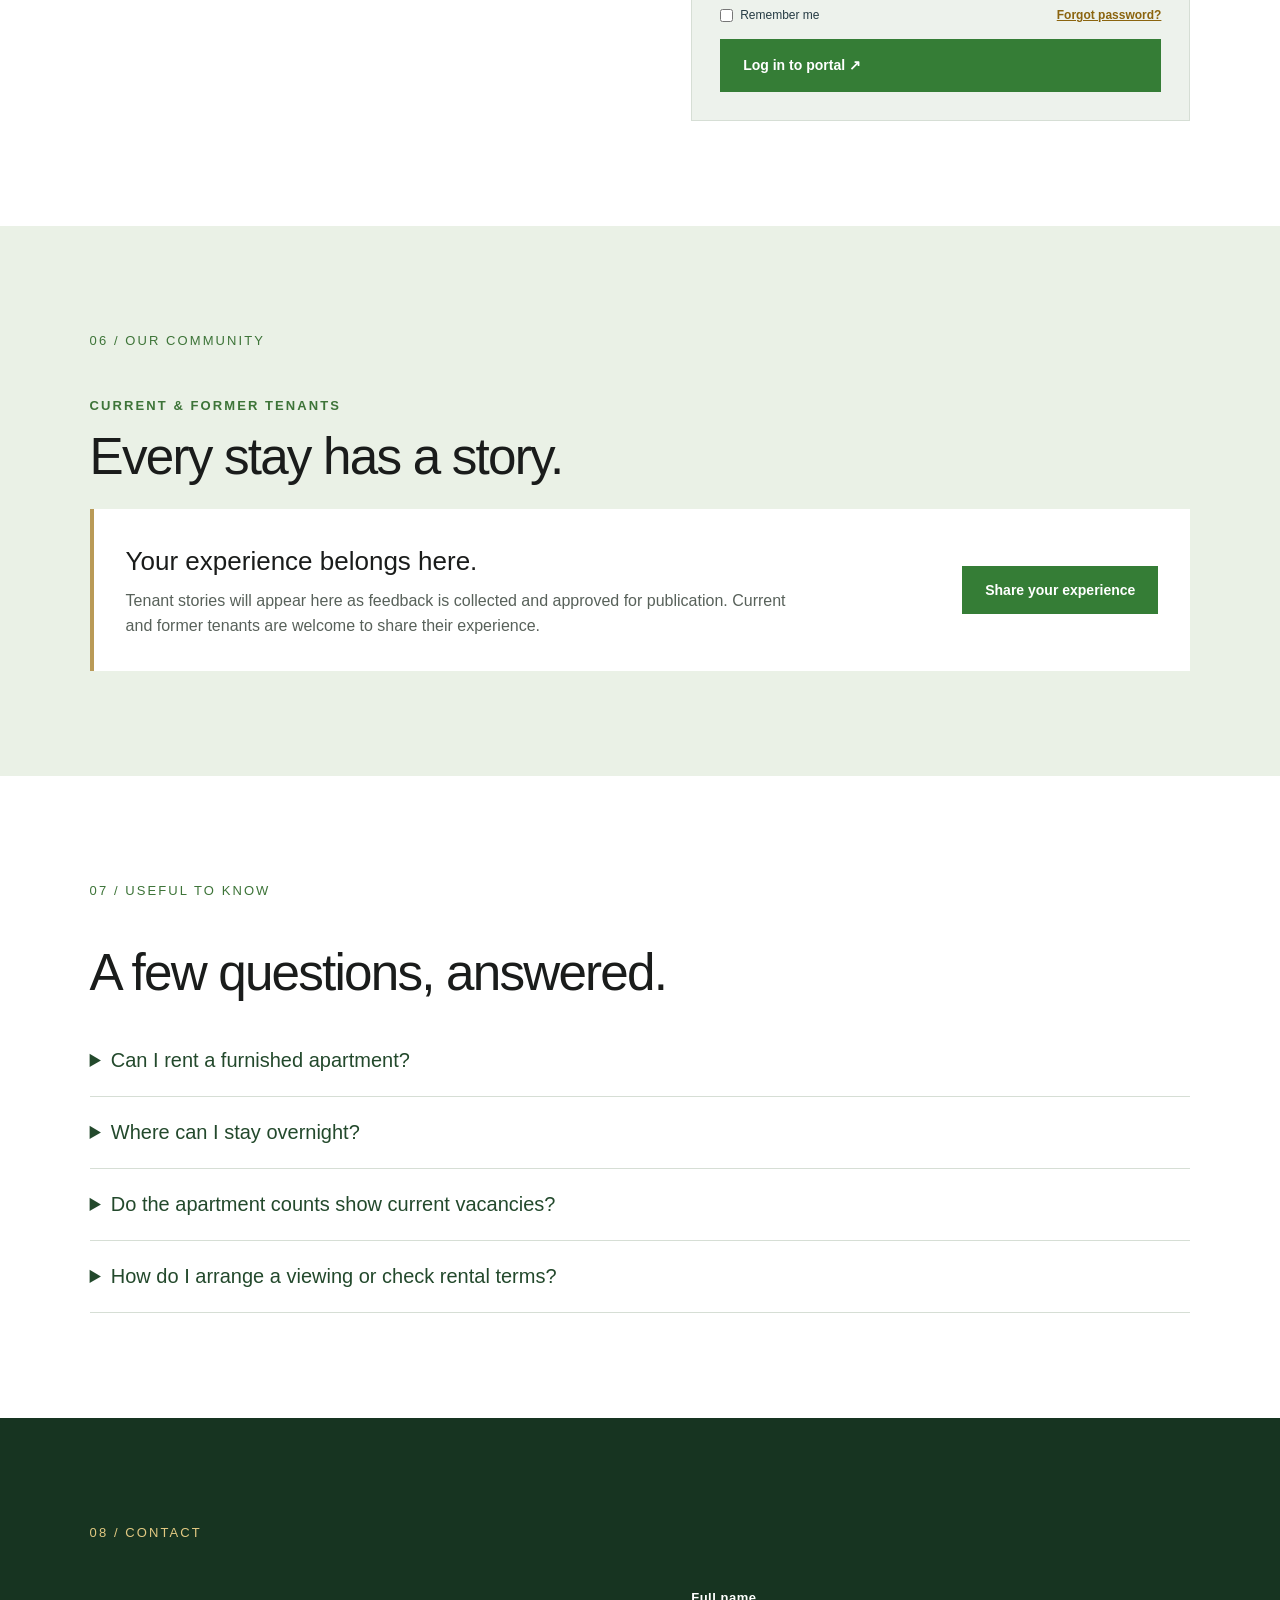
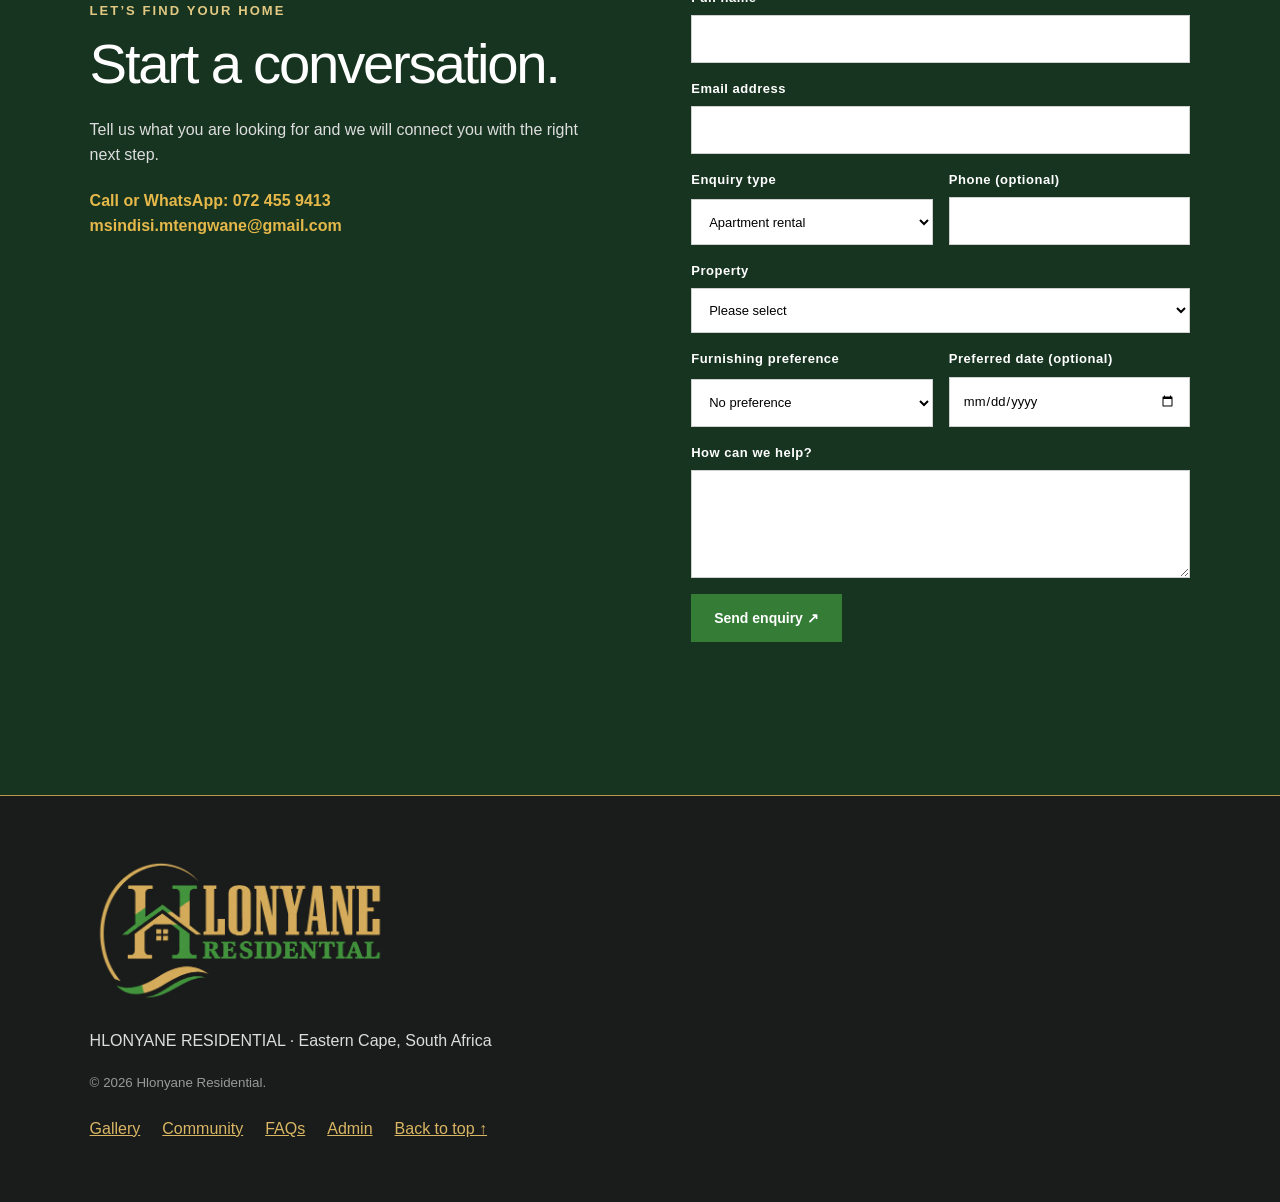
==== commit a83d0e84: "Use transparent logo asset in footer" ====
--- a/index.html
+++ b/index.html
@@ -26,7 +26,7 @@
 <section class="section community" id="community"><div class="section-index">06 / OUR COMMUNITY</div><p class="eyebrow">CURRENT &amp; FORMER TENANTS</p><h2>Every stay has a story.</h2><div class="comments-grid" id="tenantComments"></div><div class="community-empty" id="communityEmpty"><div><h3>Your experience belongs here.</h3><p>Tenant stories will appear here as feedback is collected and approved for publication. Current and former tenants are welcome to share their experience.</p></div><button class="button button-solid" id="openFeedback">Share your experience</button></div></section>
 <section class="section faq-section" id="faqs"><div class="section-index">07 / USEFUL TO KNOW</div><h2>A few questions, answered.</h2><details><summary>Can I rent a furnished apartment?</summary><p>Yes. Furnished and unfurnished rates are shown for the apartments at 4 Van Reenen Street and 21 Roode Street. Ask about availability and what is included before deciding.</p></details><details><summary>Where can I stay overnight?</summary><p>Home Away From Home is at 21 Roode Street, Middelburg, Eastern Cape. The listed rate is R500 per night. Enquire about your preferred dates and the arrangements for your stay.</p></details><details><summary>Do the apartment counts show current vacancies?</summary><p>No. The counts describe the apartments at each property. Please enquire to confirm which units are available and when you can move in.</p></details><details><summary>How do I arrange a viewing or check rental terms?</summary><p>Choose an apartment and use its enquiry button. Include your preferred viewing or move-in date and ask about the deposit, utilities and lease terms so these can be confirmed.</p></details></section>
 <section class="section contact" id="contact"><div class="section-index">08 / CONTACT</div><div class="contact-box"><div><p class="eyebrow">LET’S FIND YOUR HOME</p><h2>Start a conversation.</h2><p>Tell us what you are looking for and we will connect you with the right next step.</p></div><form id="enquiryForm"><label>Full name<input name="name" autocomplete="name" required></label><label>Email address<input name="email" type="email" autocomplete="email" required></label><div class="form-pair"><label>Enquiry type<select name="enquiryType" id="enquiryType"><option value="apartment">Apartment rental</option><option value="viewing">Arrange a viewing</option><option value="overnight">Overnight stay</option><option value="general">General enquiry</option></select></label><label>Phone (optional)<input name="phone" type="tel" autocomplete="tel"></label></div><label>Property<select name="property" id="enquiryProperty"><option value="">Please select</option><option>4 Van Reenen Street — 2 bedrooms</option><option>4 Van Reenen Street — 1 bedroom / bachelor</option><option>21 Roode Street — 2-bedroom furnished apartments</option><option>21 Roode Street — 1 bedroom</option><option>Home Away From Home — 21 Roode Street</option></select></label><div id="apartmentFields" class="form-pair"><label>Furnishing preference<select name="furnishing"><option>No preference</option><option>Unfurnished</option><option>Furnished</option></select></label><label>Preferred date (optional)<input name="preferredDate" type="date"></label></div><div id="overnightFields" hidden><div class="form-pair"><label>Check-in<input name="checkIn" id="checkIn" type="date" disabled></label><label>Check-out<input name="checkOut" id="checkOut" type="date" disabled></label></div><p id="stayEstimate" class="stay-estimate" aria-live="polite">Choose your dates for a guide at R500 per night. Availability and the final booking amount must be confirmed.</p></div><label>How can we help?<textarea name="message" rows="4" required></textarea></label><div class="enquiry-actions"><button class="button button-solid" type="submit">Send enquiry ↗</button></div><p class="form-status" id="formStatus" role="status"></p></form></div></section>
-</main><footer><img src="logo.png" alt="Hlonyane Residential"><p>HLONYANE RESIDENTIAL · Eastern Cape, South Africa</p><small>© <span id="year"></span> Hlonyane Residential.</small><nav class="utility-links" aria-label="Footer links"><a href="#gallery">Gallery</a><a href="#community">Community</a><a href="#faqs">FAQs</a><a href="admin.html">Admin</a><a href="#top">Back to top ↑</a></nav></footer>
+</main><footer><img src="assets/logo.png" alt="Hlonyane Residential"><p>HLONYANE RESIDENTIAL · Eastern Cape, South Africa</p><small>© <span id="year"></span> Hlonyane Residential.</small><nav class="utility-links" aria-label="Footer links"><a href="#gallery">Gallery</a><a href="#community">Community</a><a href="#faqs">FAQs</a><a href="admin.html">Admin</a><a href="#top">Back to top ↑</a></nav></footer>
 <dialog id="repairDialog"><form method="dialog" id="repairForm"><h3>New maintenance request</h3><p>Demo only. This request is not sent to a property manager.</p><label>Category<select name="category"><option>Plumbing</option><option>Electrical</option><option>Doors and locks</option><option>General</option></select></label><label>Describe the issue<textarea name="description" rows="4" minlength="10" required></textarea></label><menu><button value="cancel" class="button button-dark">Cancel</button><button value="default" class="button button-solid">Create demo request</button></menu></form></dialog>
 <dialog class="feedback-dialog" id="feedbackDialog" aria-labelledby="feedbackTitle"><form id="feedbackForm"><h3 id="feedbackTitle">Share your experience</h3><p>Preview only: your comment is not sent or published. You can save it as a text file.</p><label>Your name<input name="name" required></label><label>Your comment<textarea name="comment" rows="5" minlength="20" required></textarea></label><label>Relationship<select name="relationship"><option>Current tenant</option><option>Former tenant</option></select></label><menu><button type="button" class="button button-dark" id="closeFeedback">Cancel</button><button type="submit" class="button button-solid">Save draft comment</button></menu><p class="form-status" id="feedbackStatus" role="status"></p></form></dialog>
 <script src="config.js"></script><script src="script.js"></script><script src="enhancements.js"></script><script src="property-gallery-v2.9.js"></script><script src="amenities-v3.2.js"></script><script src="admin-overrides.js"></script><script src="portal-links.js"></script><script src="pricing-policy.js?v=20260929-1"></script><script src="site-state.js?v=20260929-8"></script><script src="portal-links.js"></script><script src="enquiry-handler.js?v=20260929-3"></script><script src="tenant-sheet-auth.js?v=20261002-3"></script><script src="date-guards.js?v=20260930-1"></script>
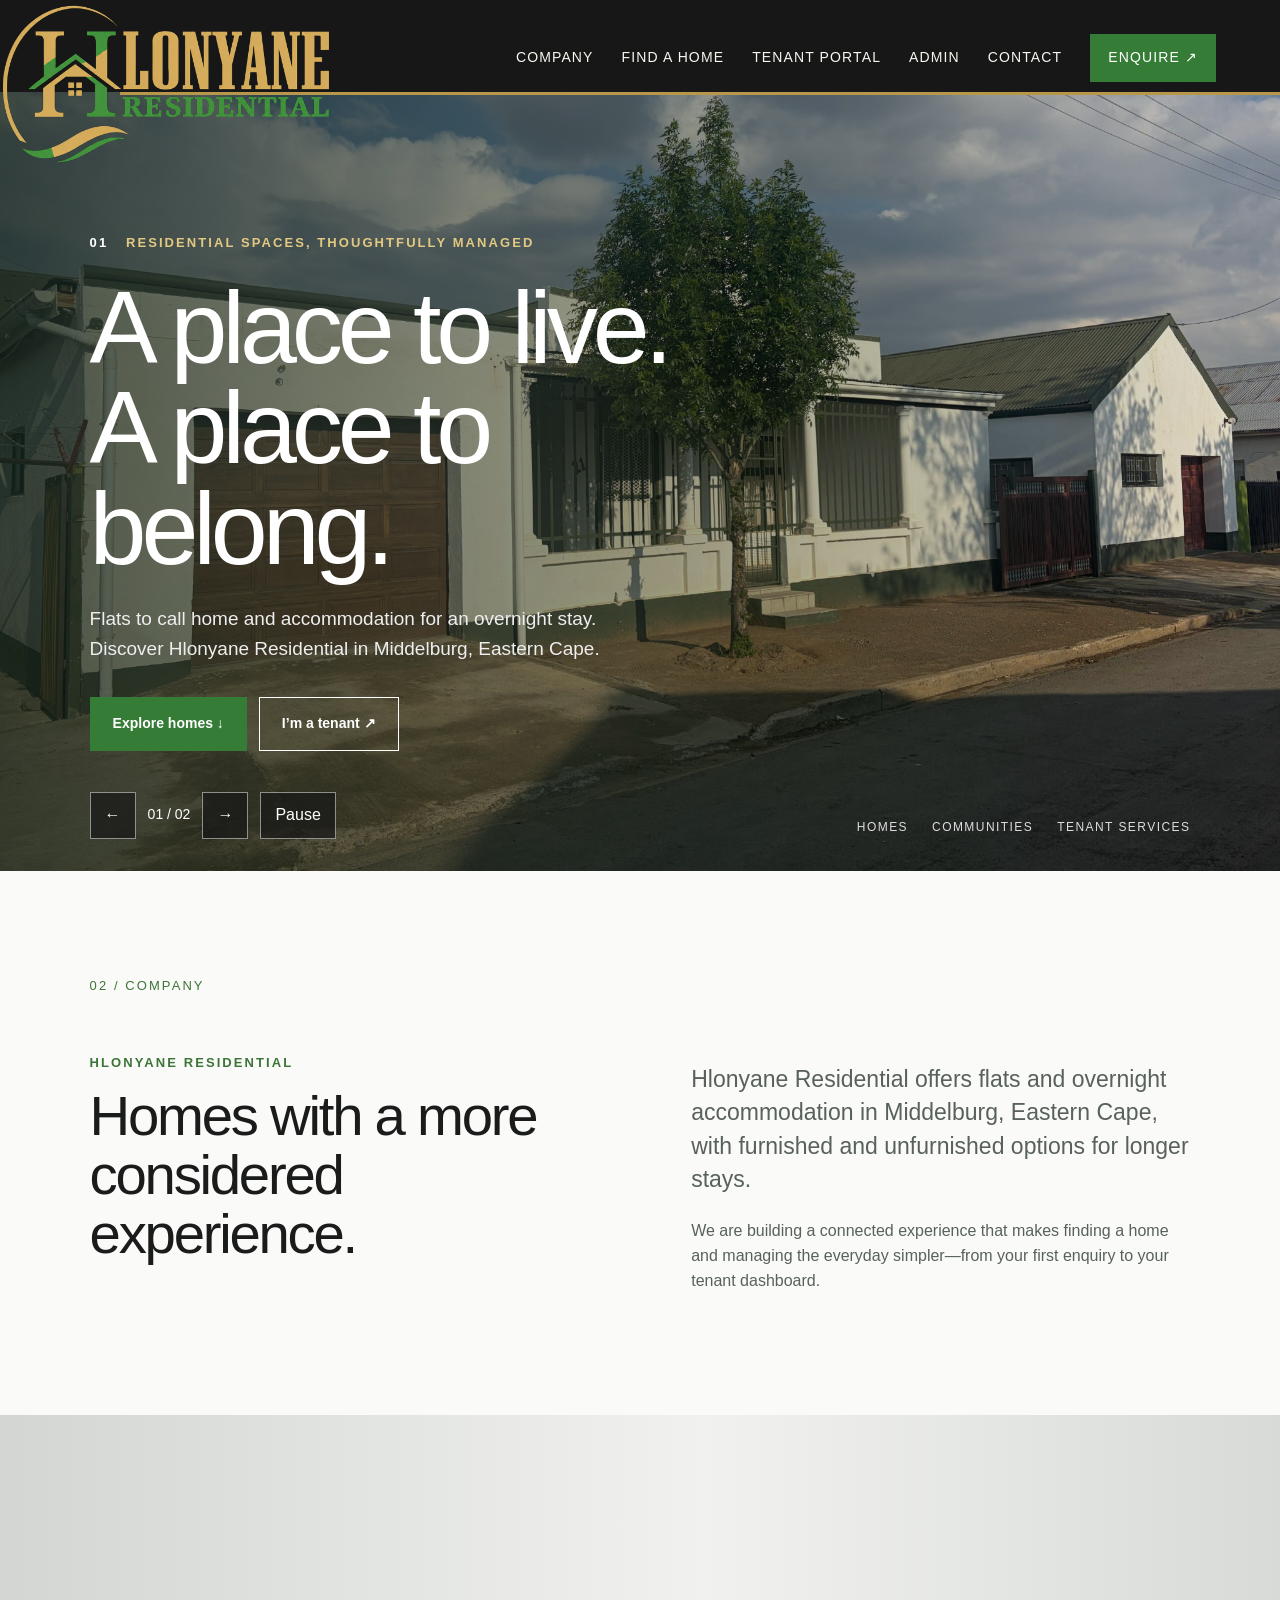
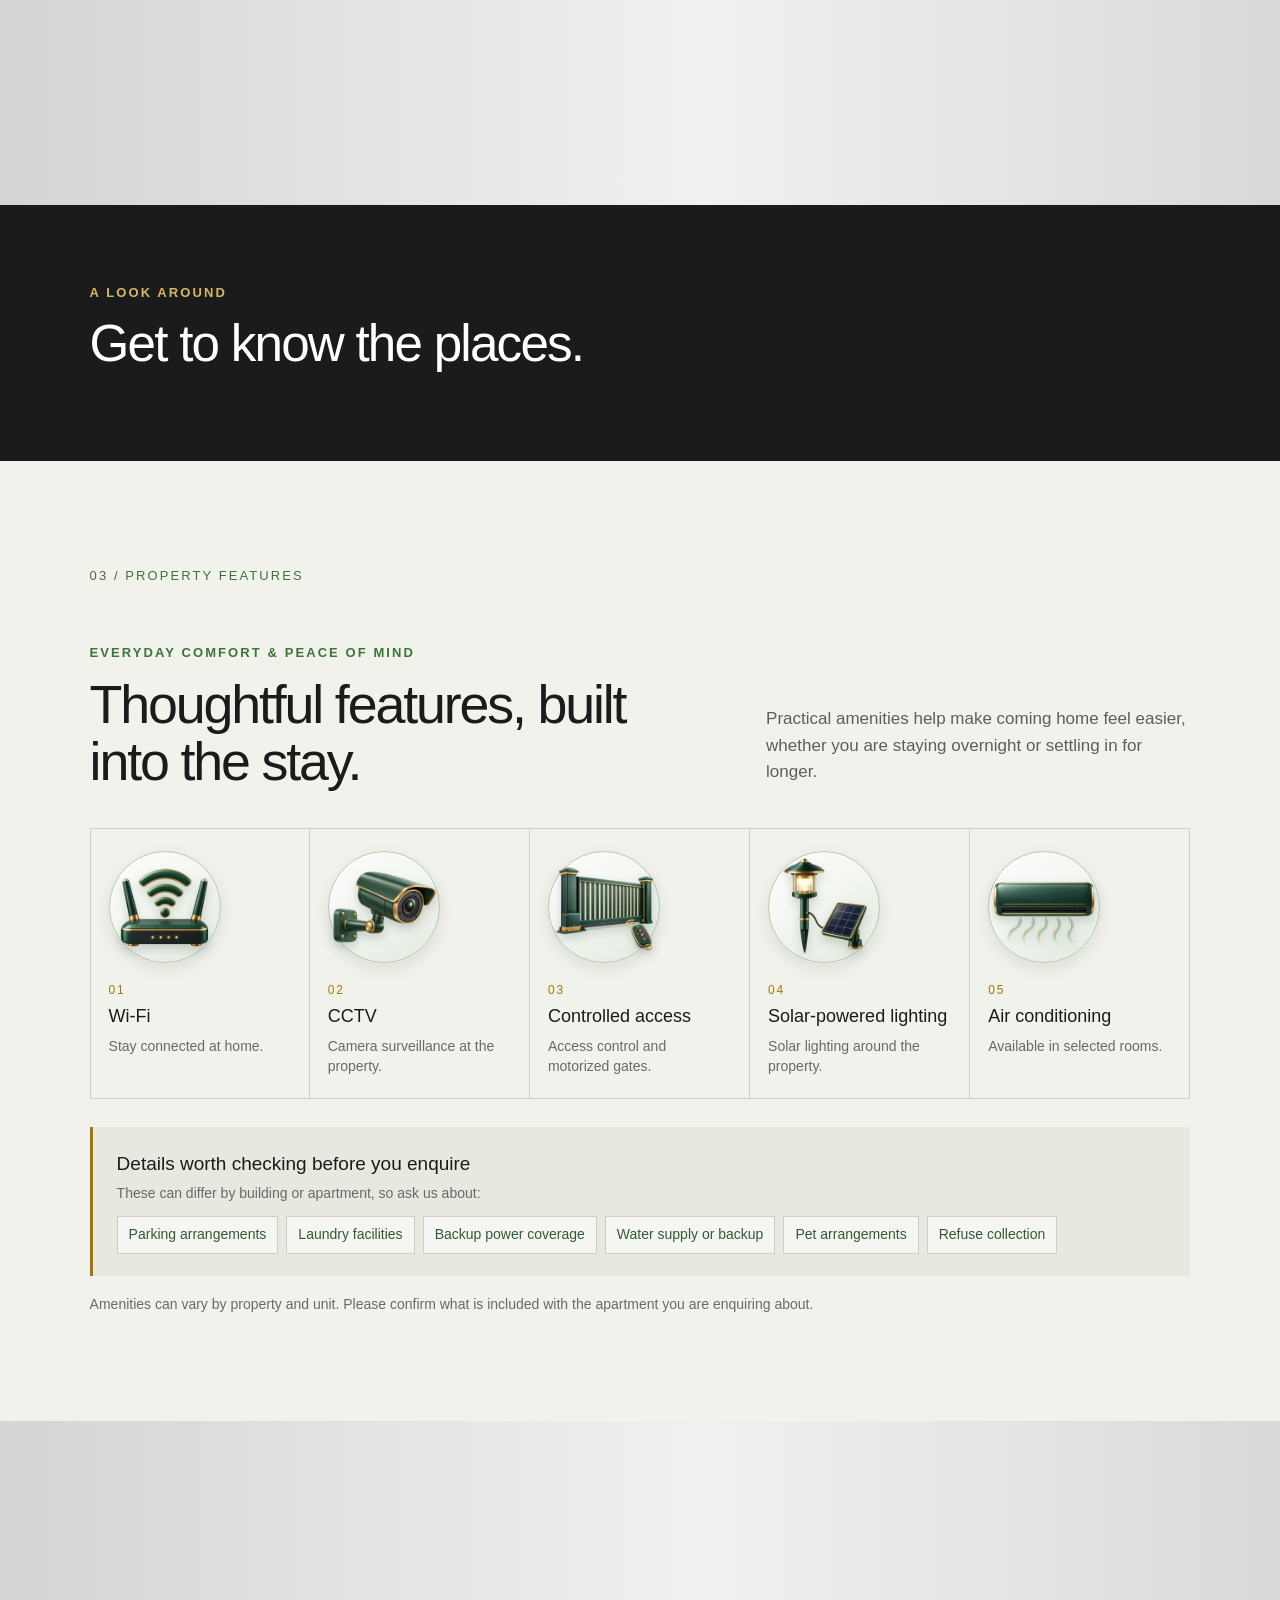
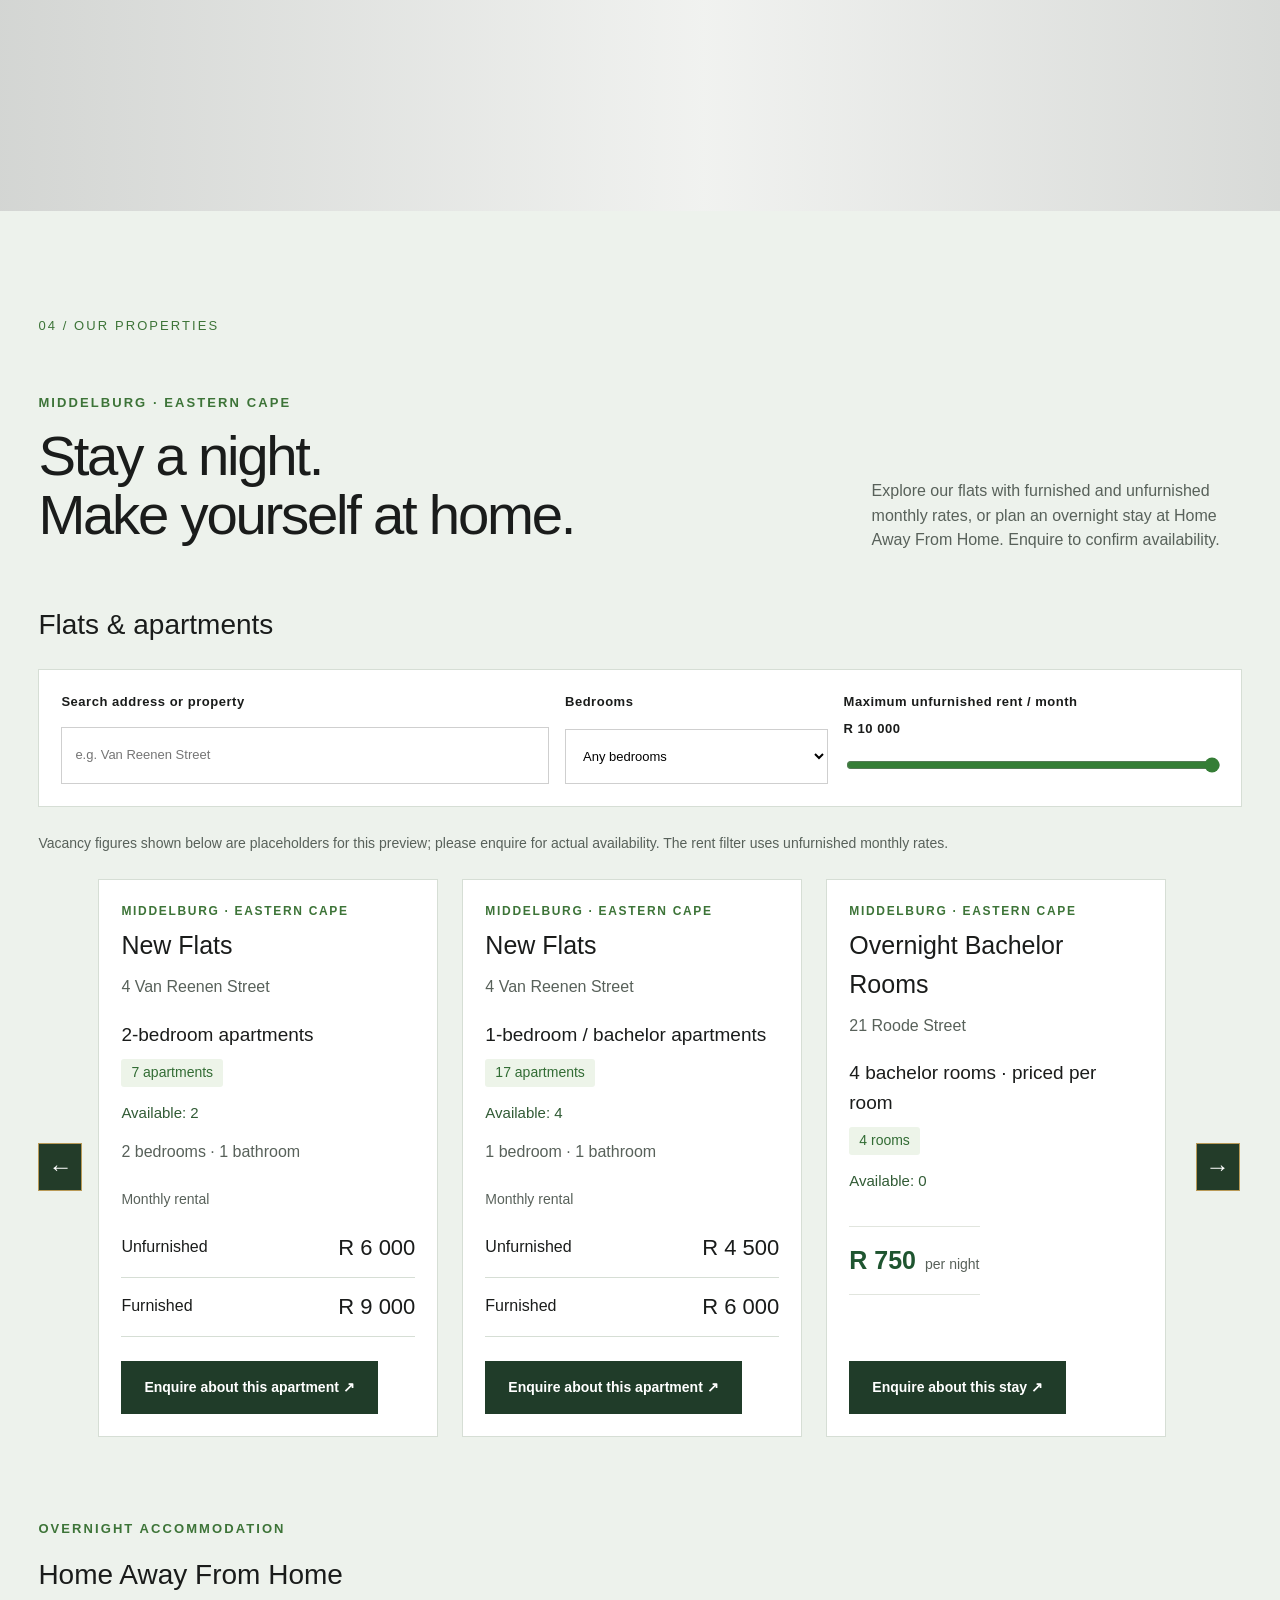
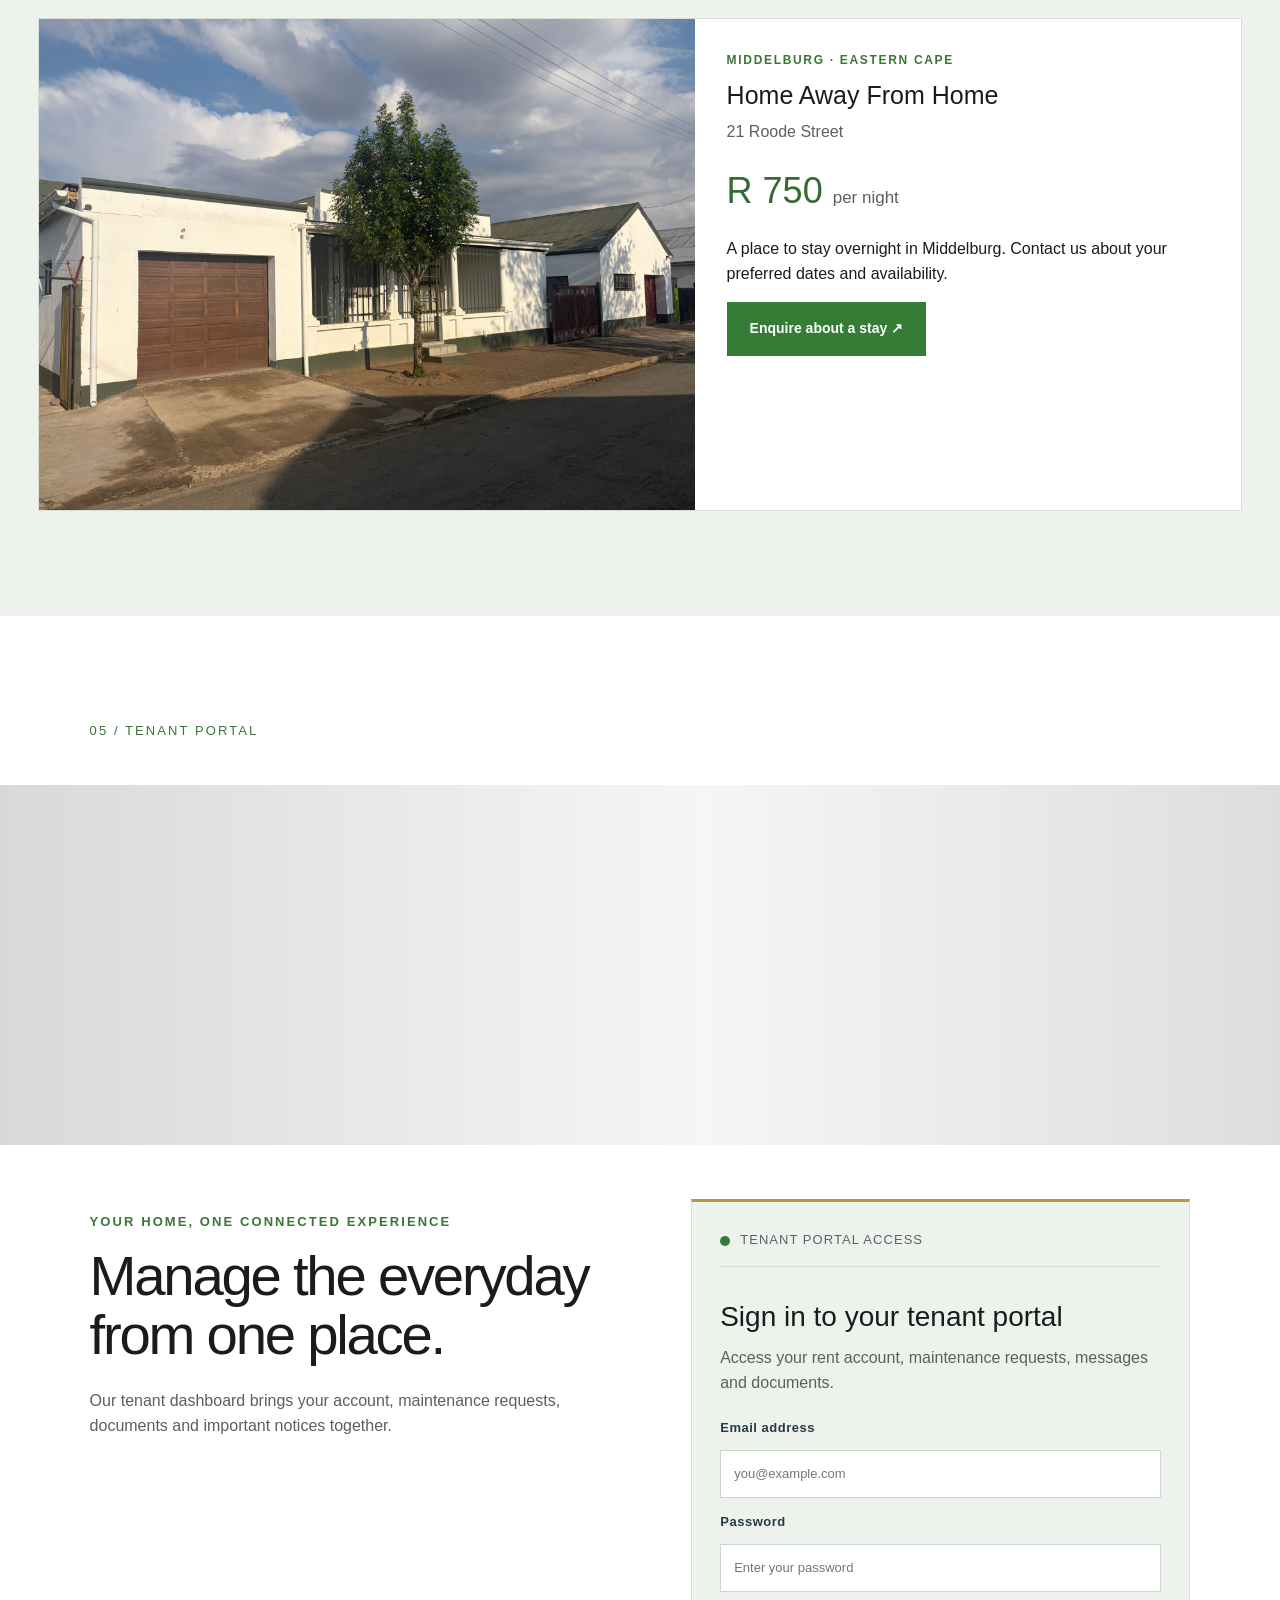
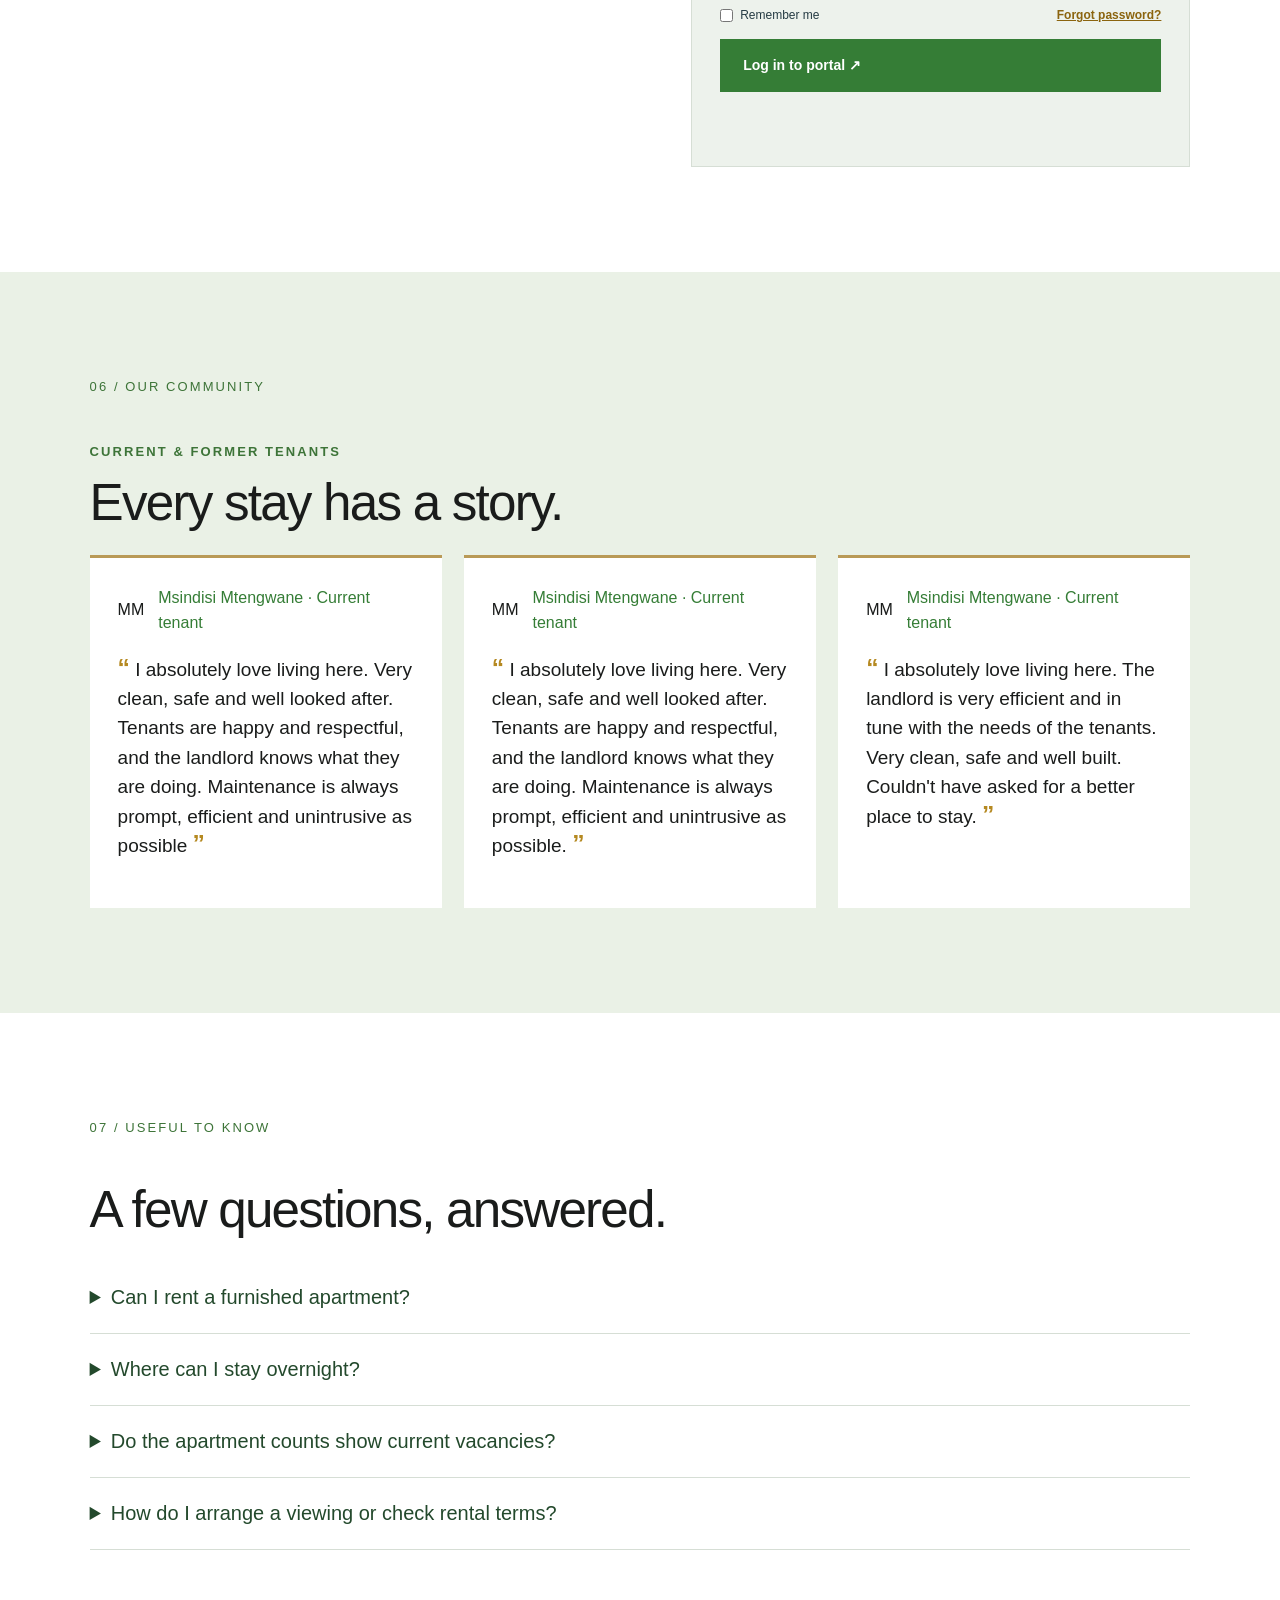
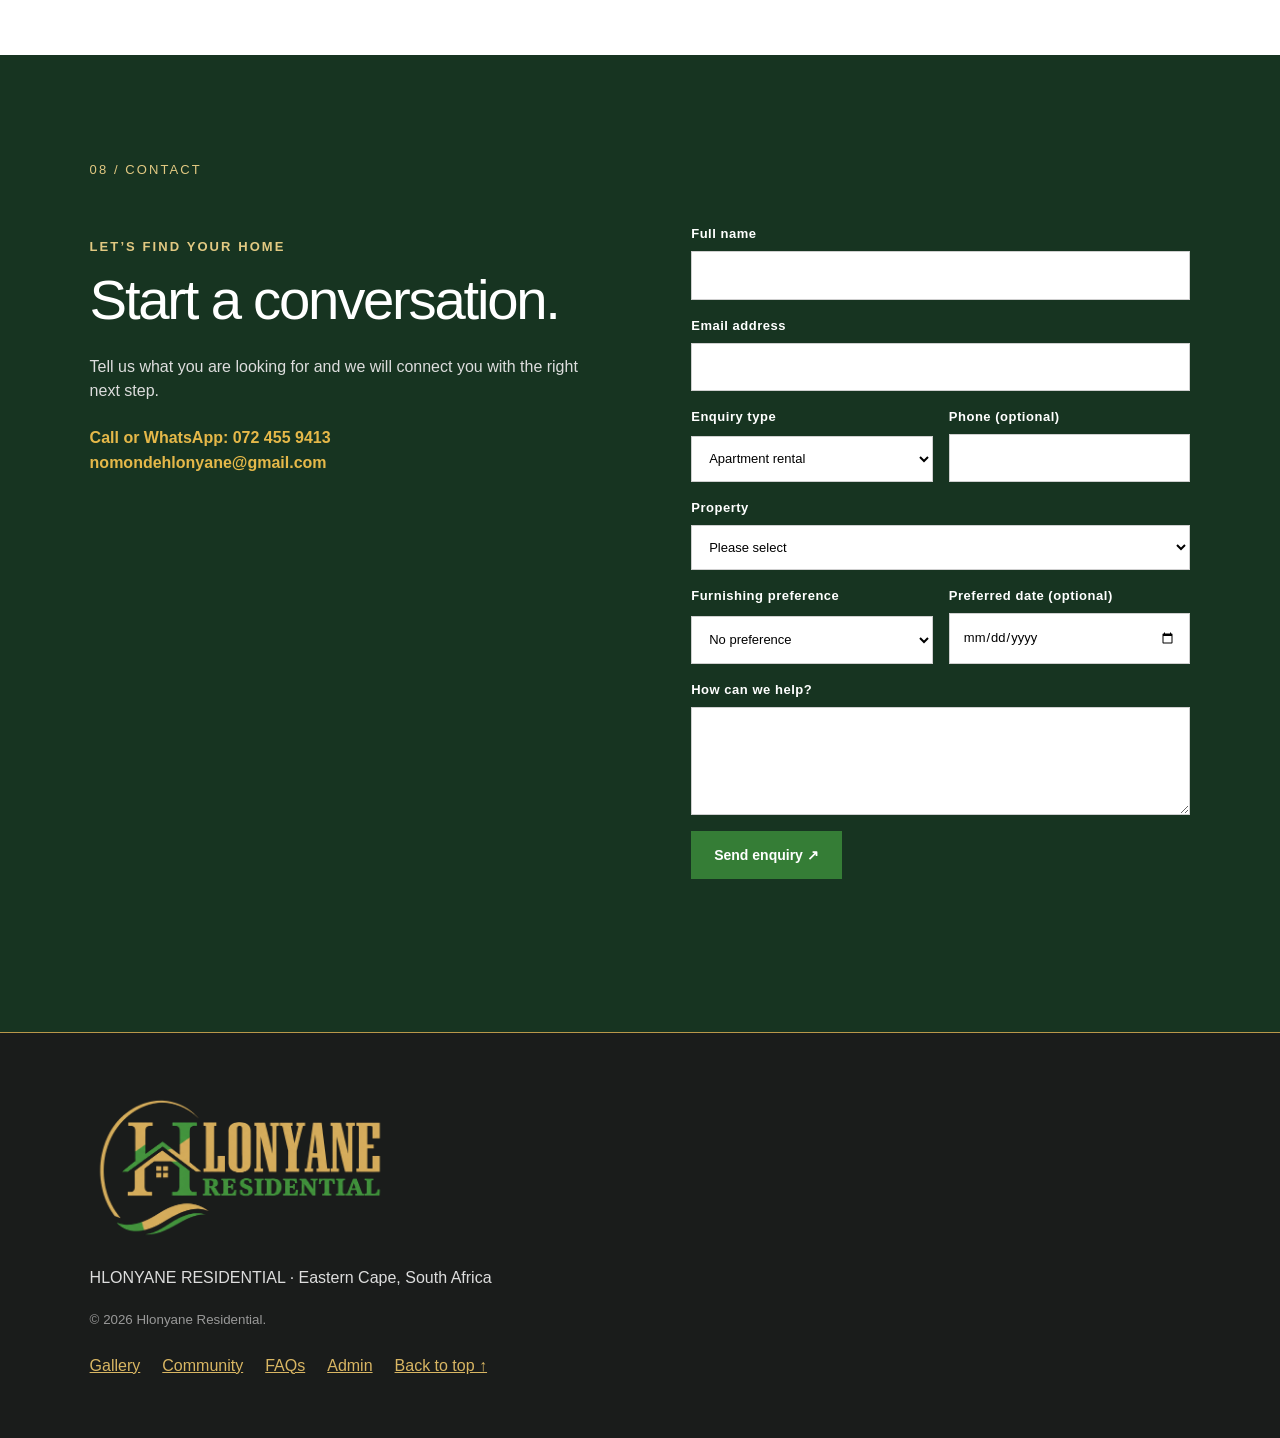
==== commit a80d5e5a: "Load canonical tenant comments from central site state" ====
--- a/index.html
+++ b/index.html
@@ -29,5 +29,5 @@
 </main><footer><img src="assets/logo.png" alt="Hlonyane Residential"><p>HLONYANE RESIDENTIAL · Eastern Cape, South Africa</p><small>© <span id="year"></span> Hlonyane Residential.</small><nav class="utility-links" aria-label="Footer links"><a href="#gallery">Gallery</a><a href="#community">Community</a><a href="#faqs">FAQs</a><a href="admin.html">Admin</a><a href="#top">Back to top ↑</a></nav></footer>
 <dialog id="repairDialog"><form method="dialog" id="repairForm"><h3>New maintenance request</h3><p>Demo only. This request is not sent to a property manager.</p><label>Category<select name="category"><option>Plumbing</option><option>Electrical</option><option>Doors and locks</option><option>General</option></select></label><label>Describe the issue<textarea name="description" rows="4" minlength="10" required></textarea></label><menu><button value="cancel" class="button button-dark">Cancel</button><button value="default" class="button button-solid">Create demo request</button></menu></form></dialog>
 <dialog class="feedback-dialog" id="feedbackDialog" aria-labelledby="feedbackTitle"><form id="feedbackForm"><h3 id="feedbackTitle">Share your experience</h3><p>Preview only: your comment is not sent or published. You can save it as a text file.</p><label>Your name<input name="name" required></label><label>Your comment<textarea name="comment" rows="5" minlength="20" required></textarea></label><label>Relationship<select name="relationship"><option>Current tenant</option><option>Former tenant</option></select></label><menu><button type="button" class="button button-dark" id="closeFeedback">Cancel</button><button type="submit" class="button button-solid">Save draft comment</button></menu><p class="form-status" id="feedbackStatus" role="status"></p></form></dialog>
-<script src="config.js"></script><script src="script.js"></script><script src="enhancements.js"></script><script src="property-gallery-v2.9.js"></script><script src="amenities-v3.2.js"></script><script src="admin-overrides.js"></script><script src="portal-links.js"></script><script src="pricing-policy.js?v=20260929-1"></script><script src="site-state.js?v=20260929-8"></script><script src="portal-links.js"></script><script src="enquiry-handler.js?v=20260929-3"></script><script src="tenant-sheet-auth.js?v=20261002-3"></script><script src="date-guards.js?v=20260930-1"></script>
+<script src="config.js"></script><script src="script.js"></script><script src="enhancements.js"></script><script src="property-gallery-v2.9.js"></script><script src="amenities-v3.2.js"></script><script src="admin-overrides.js"></script><script src="portal-links.js"></script><script src="pricing-policy.js?v=20260929-1"></script><script src="site-state.js?v=20261003-1"></script><script src="portal-links.js"></script><script src="enquiry-handler.js?v=20260929-3"></script><script src="tenant-sheet-auth.js?v=20261002-3"></script><script src="date-guards.js?v=20260930-1"></script>
 </body></html>
